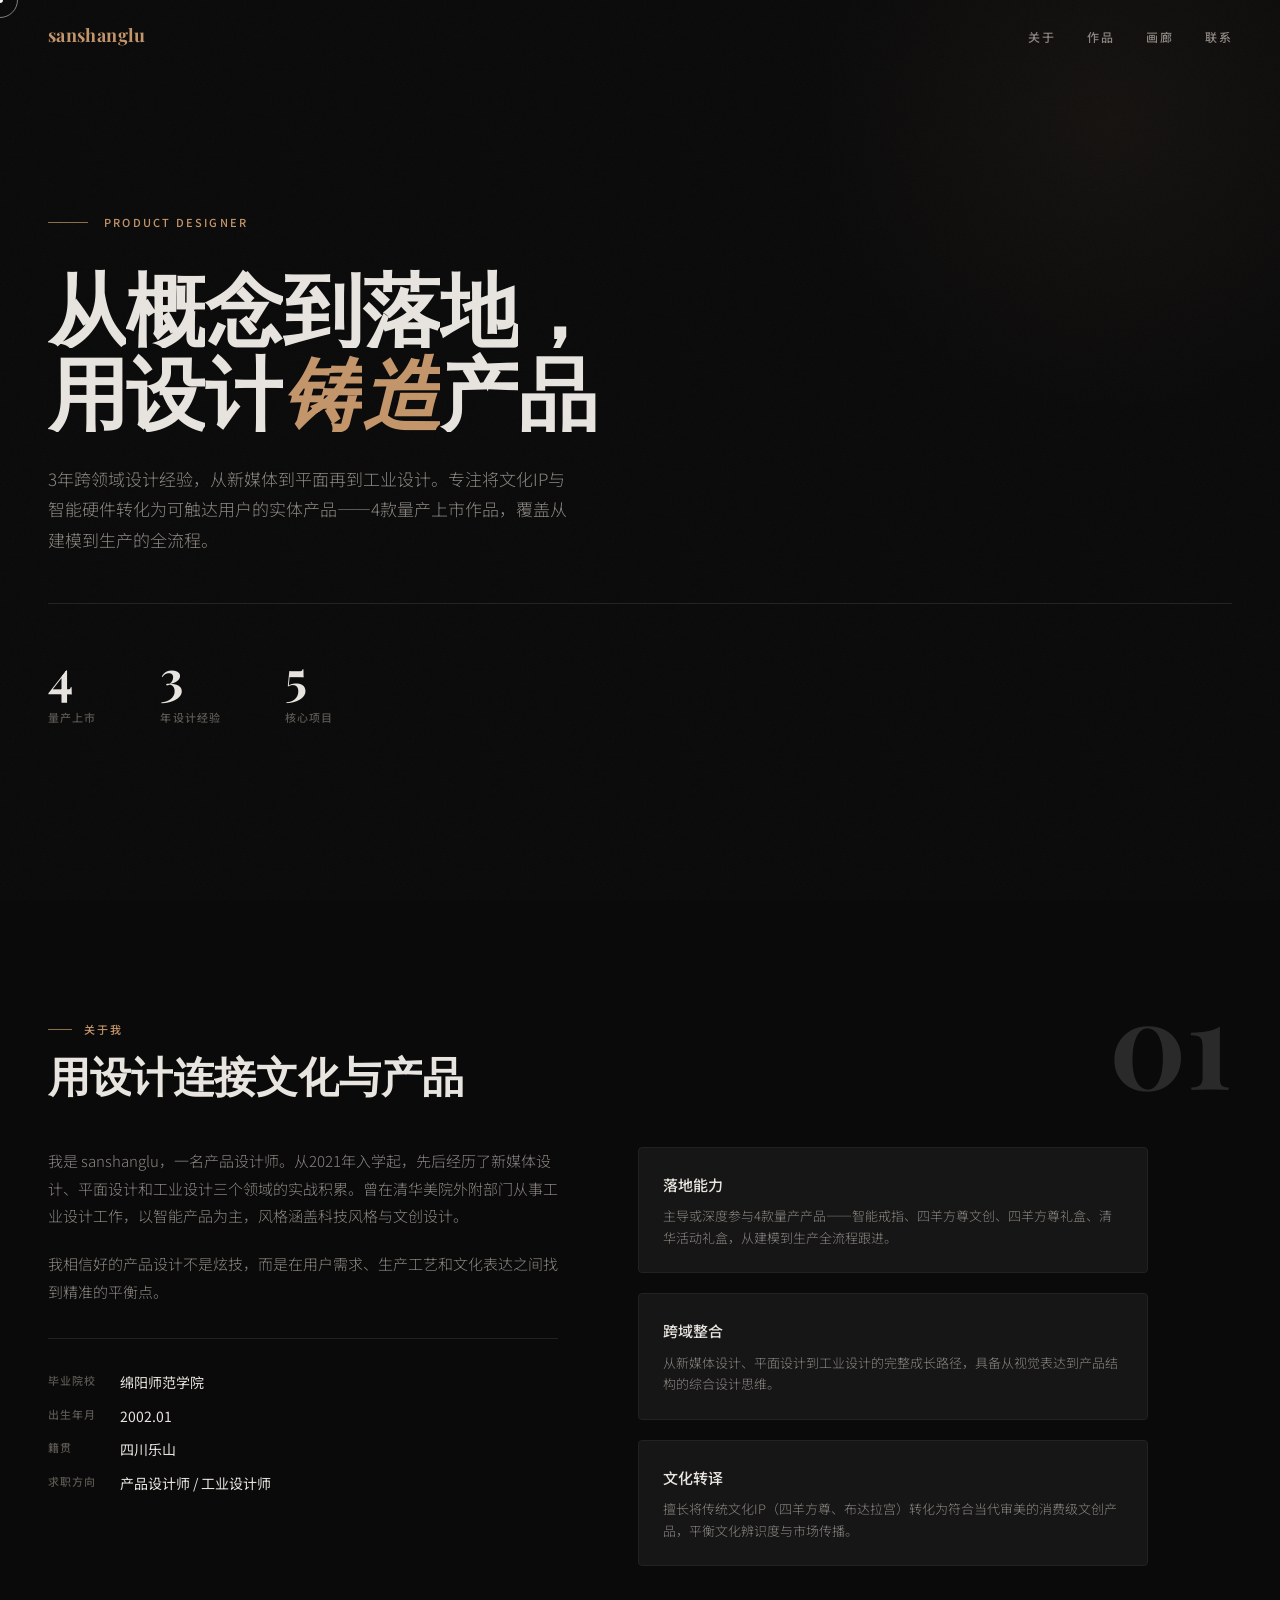
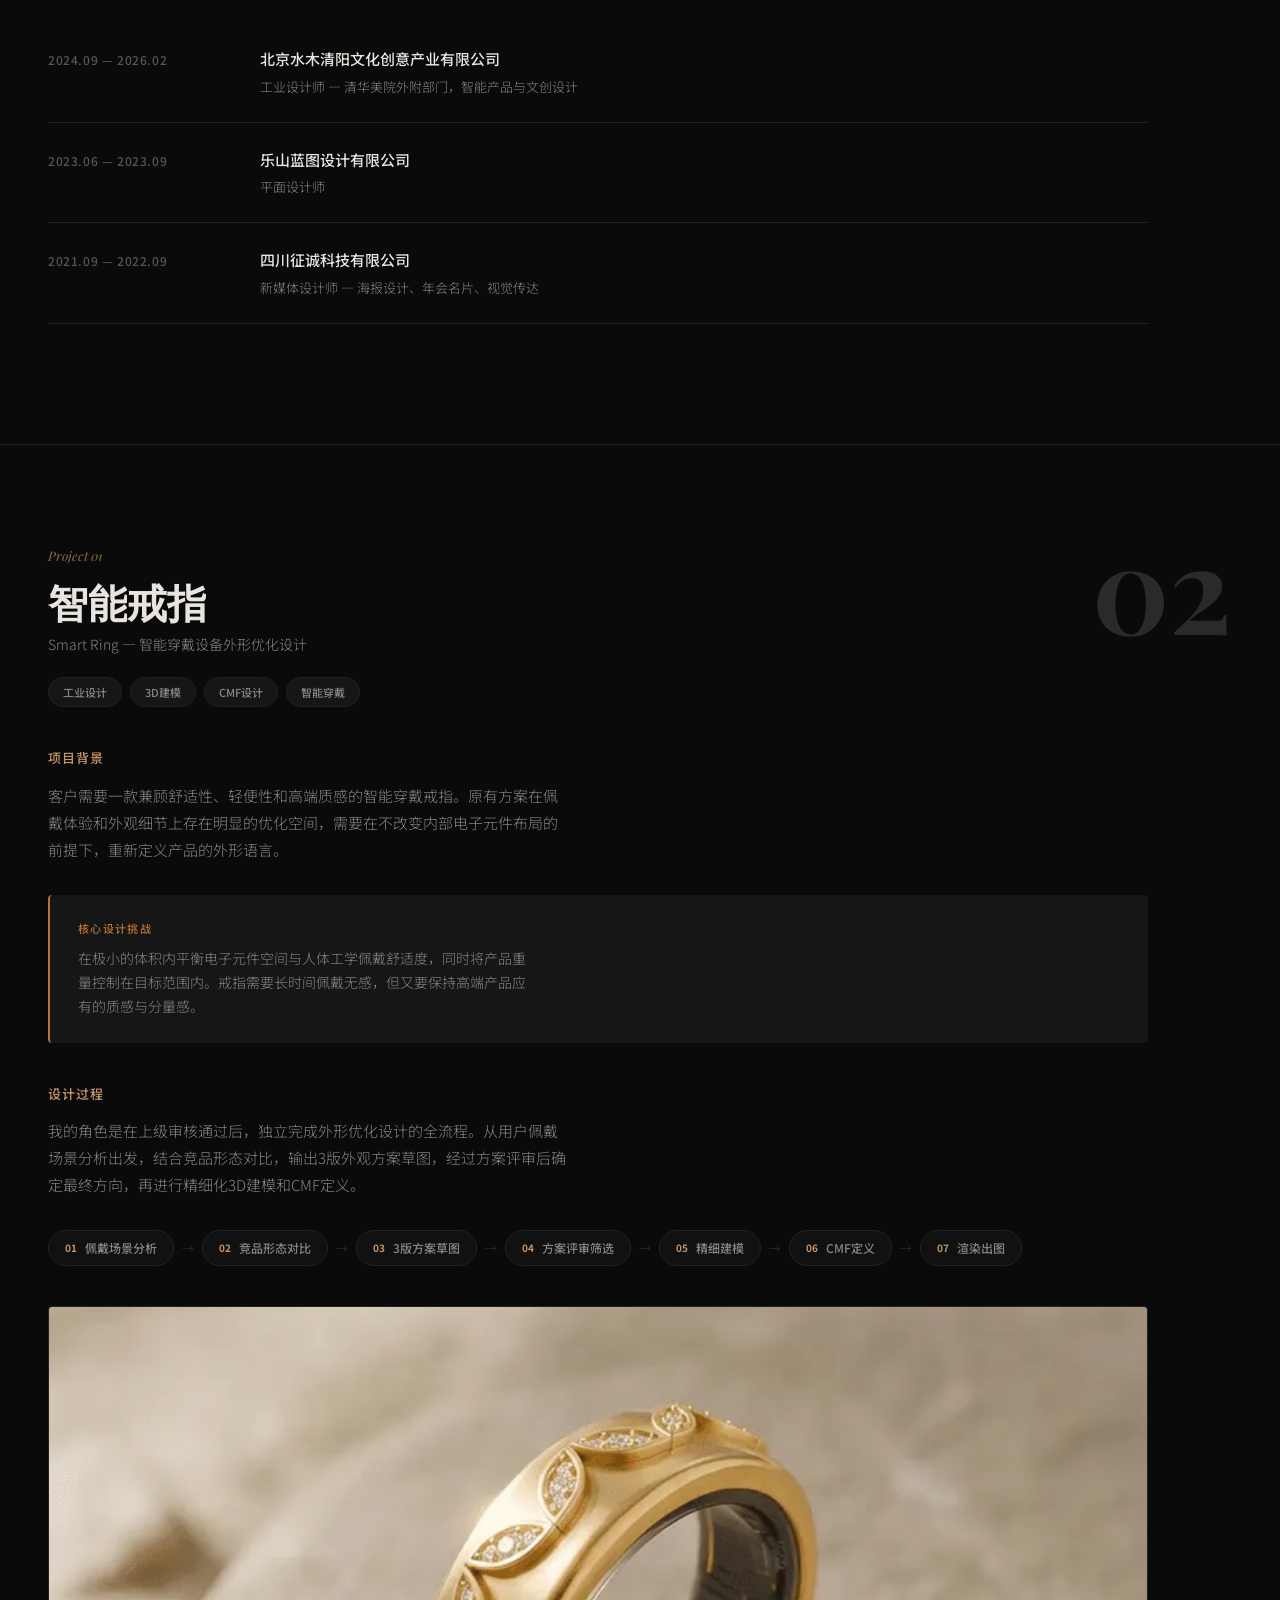
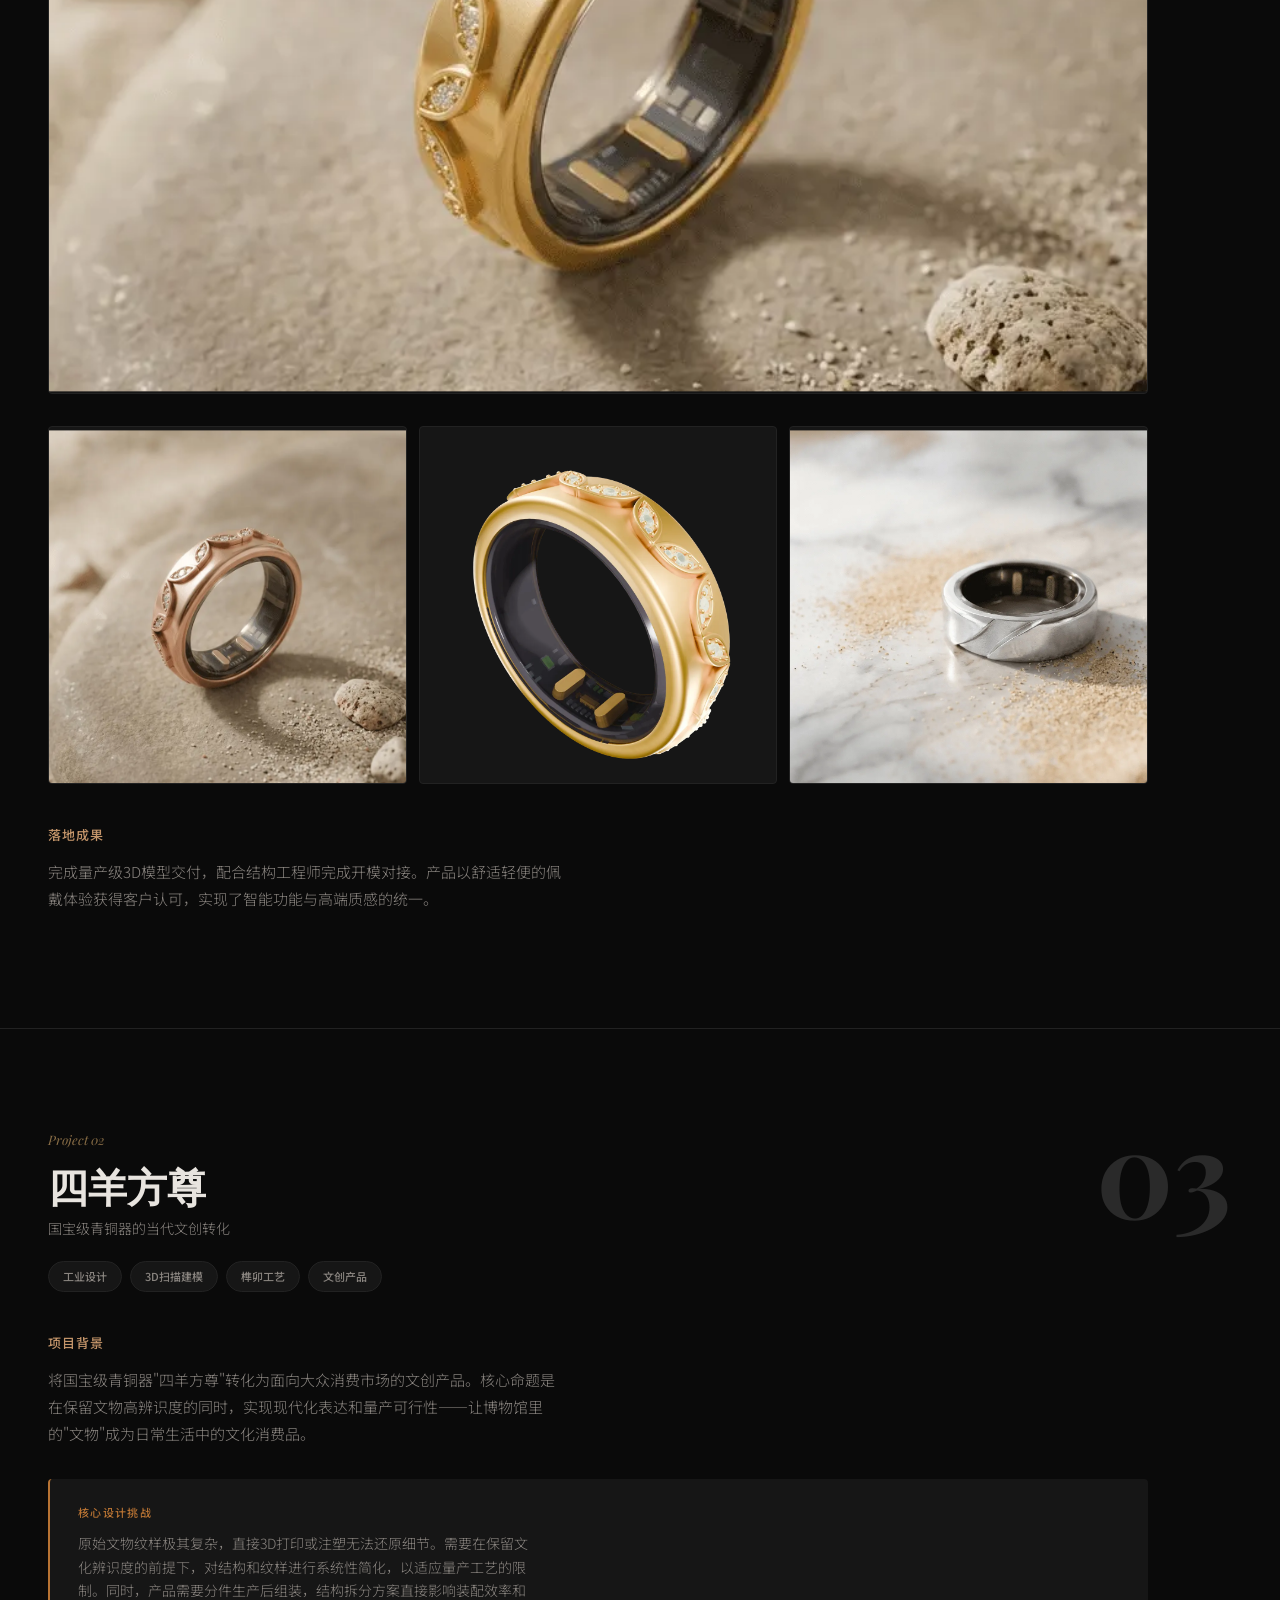
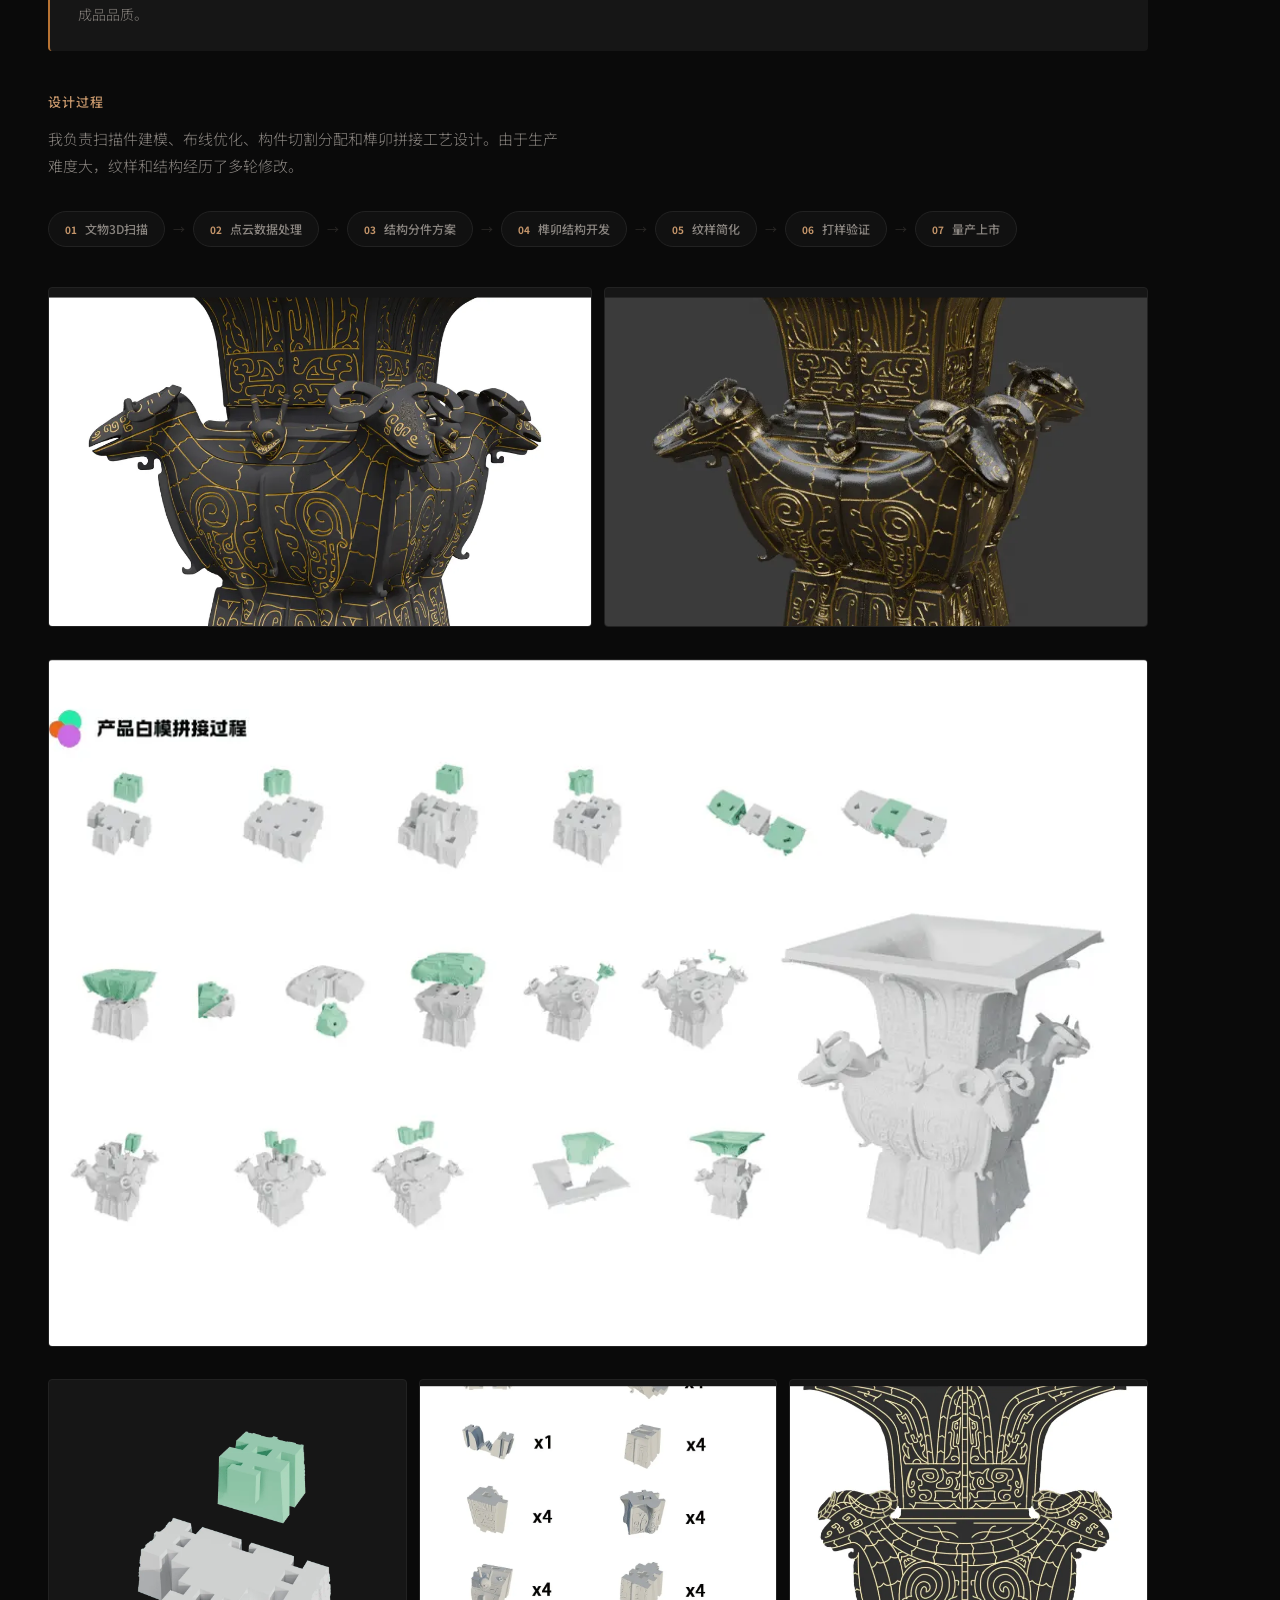
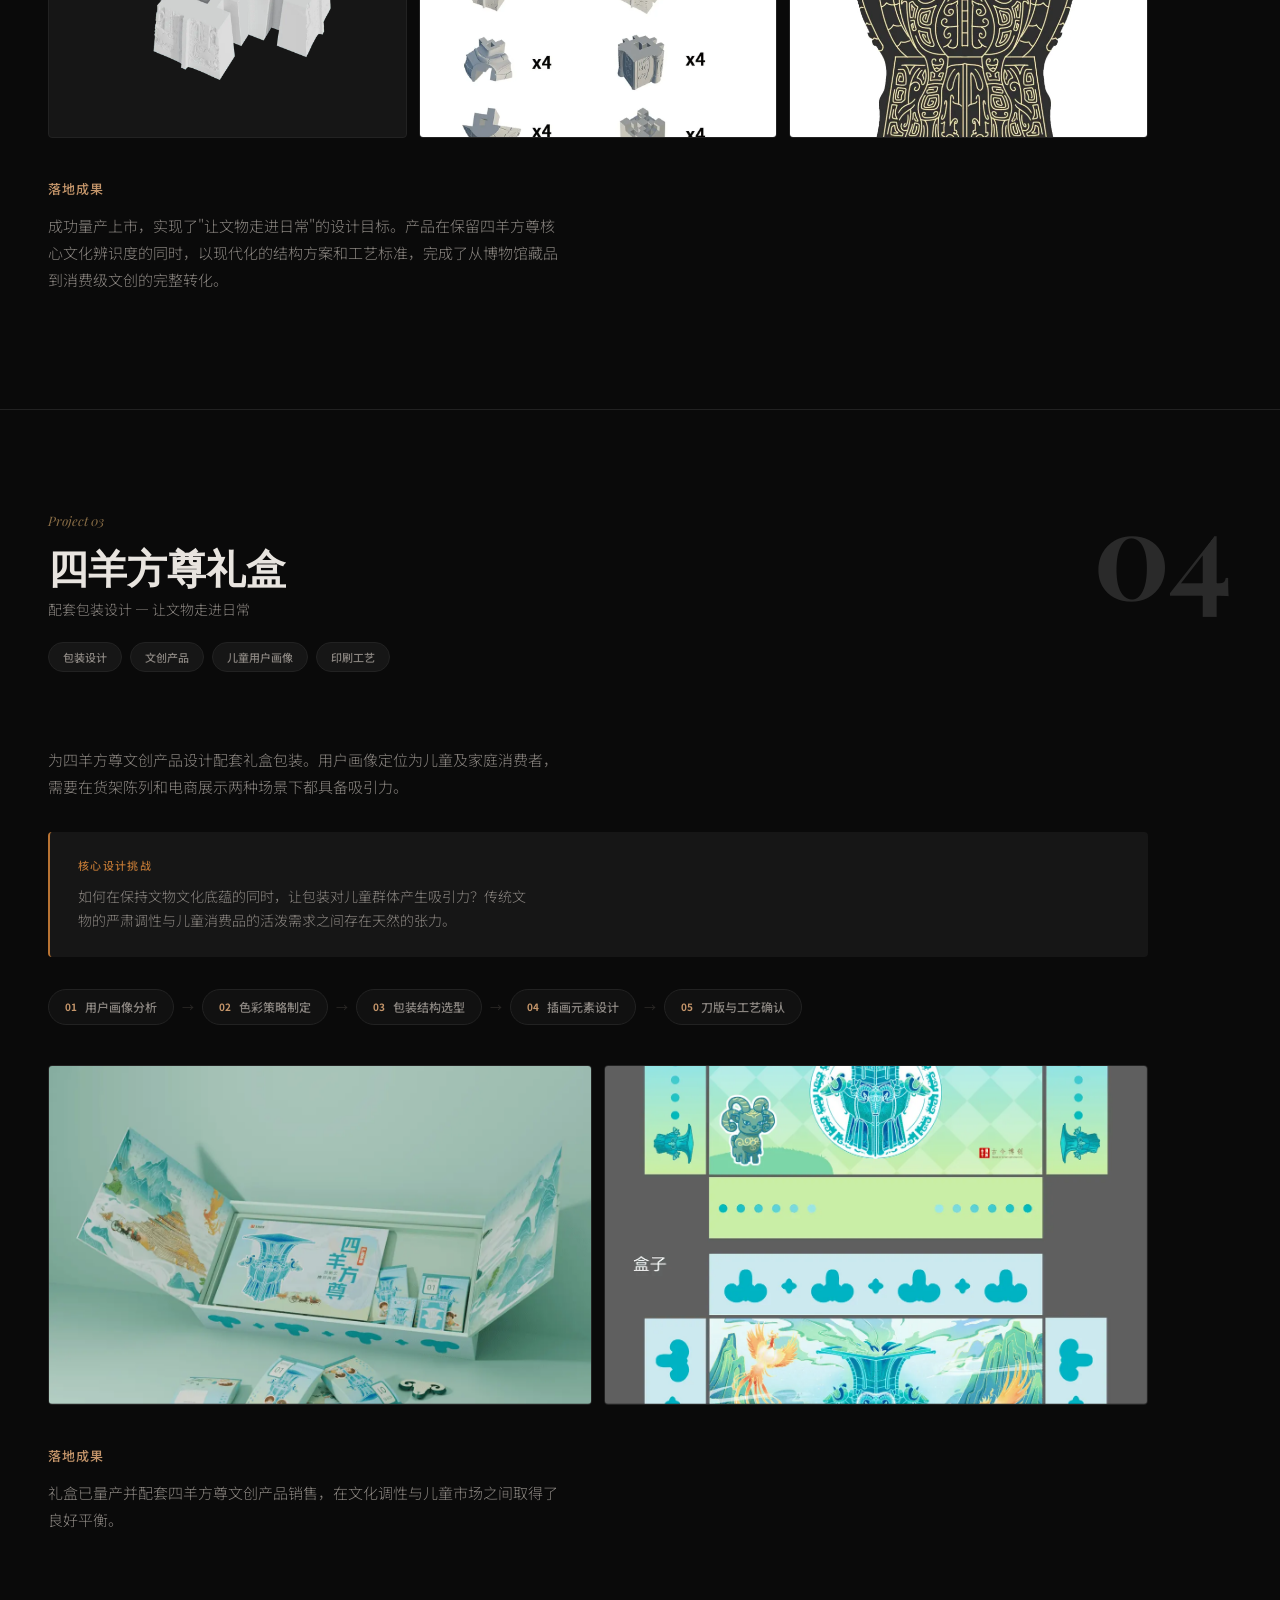
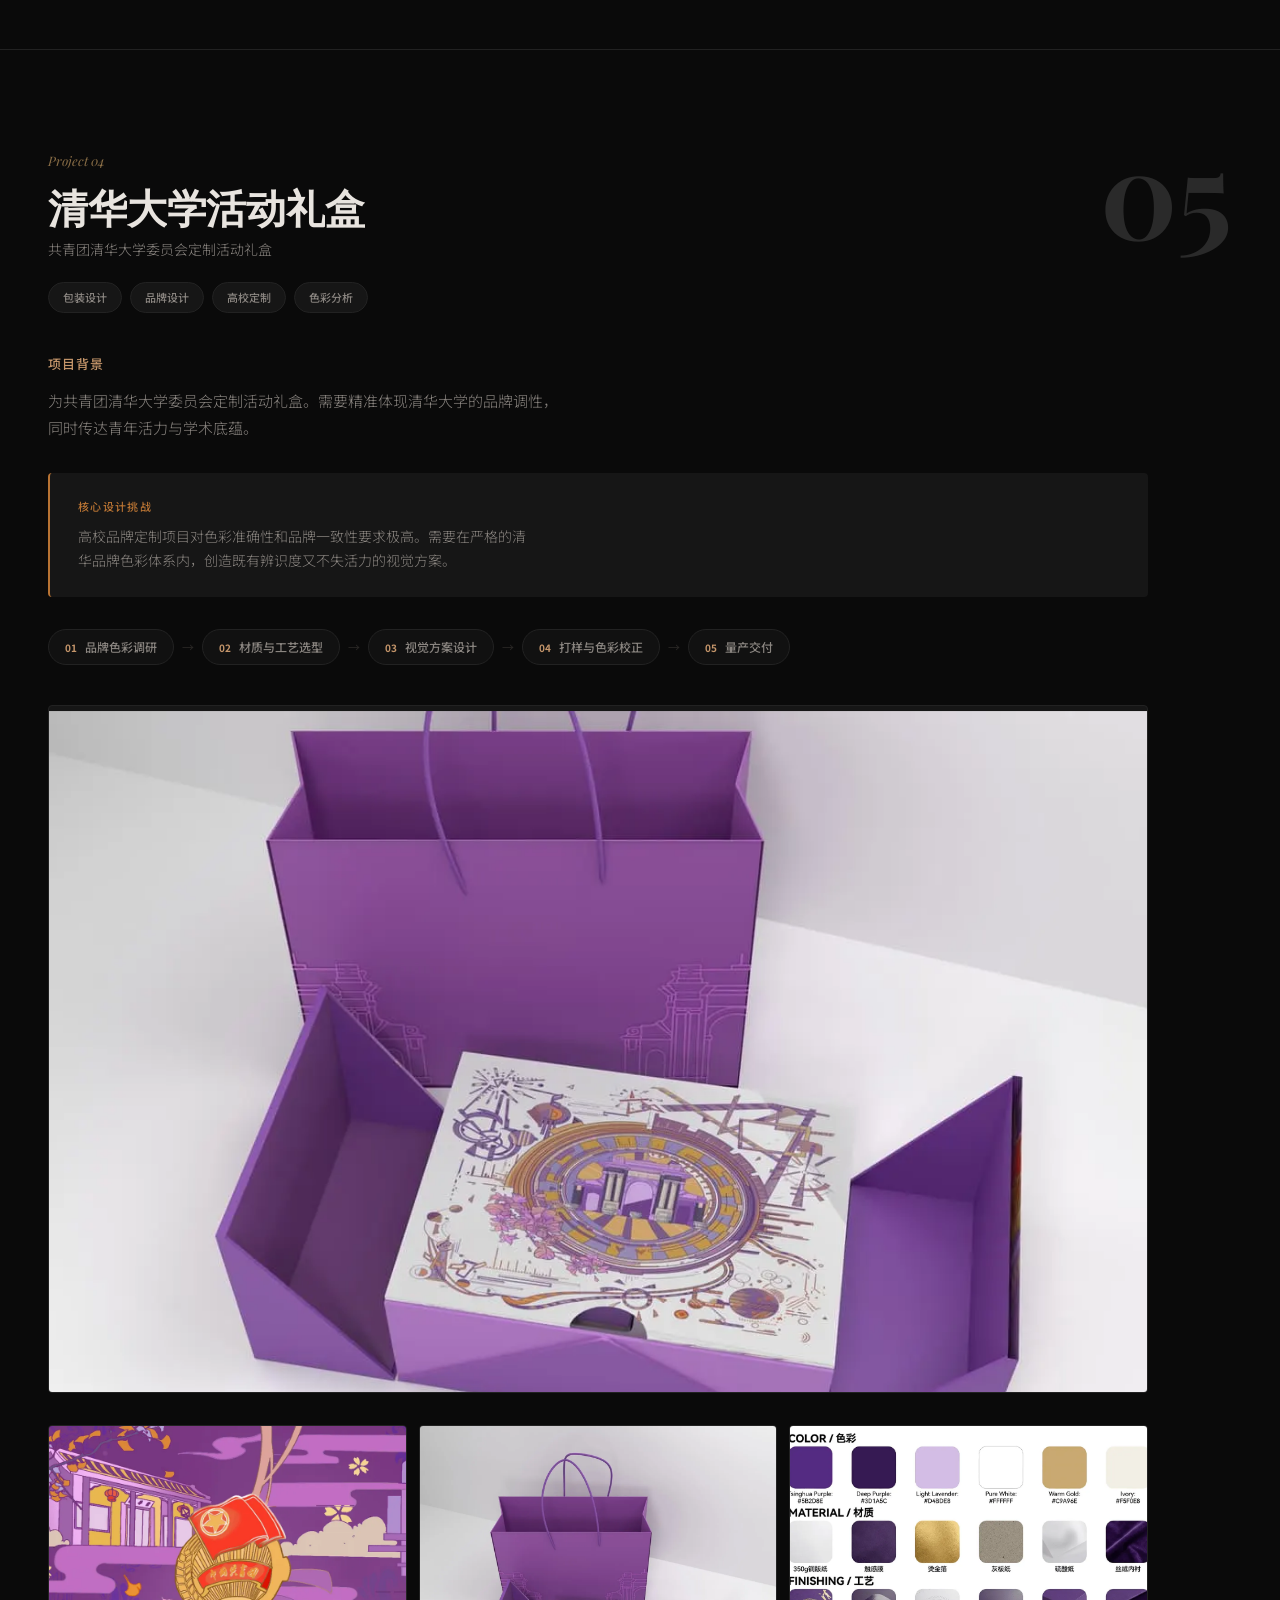
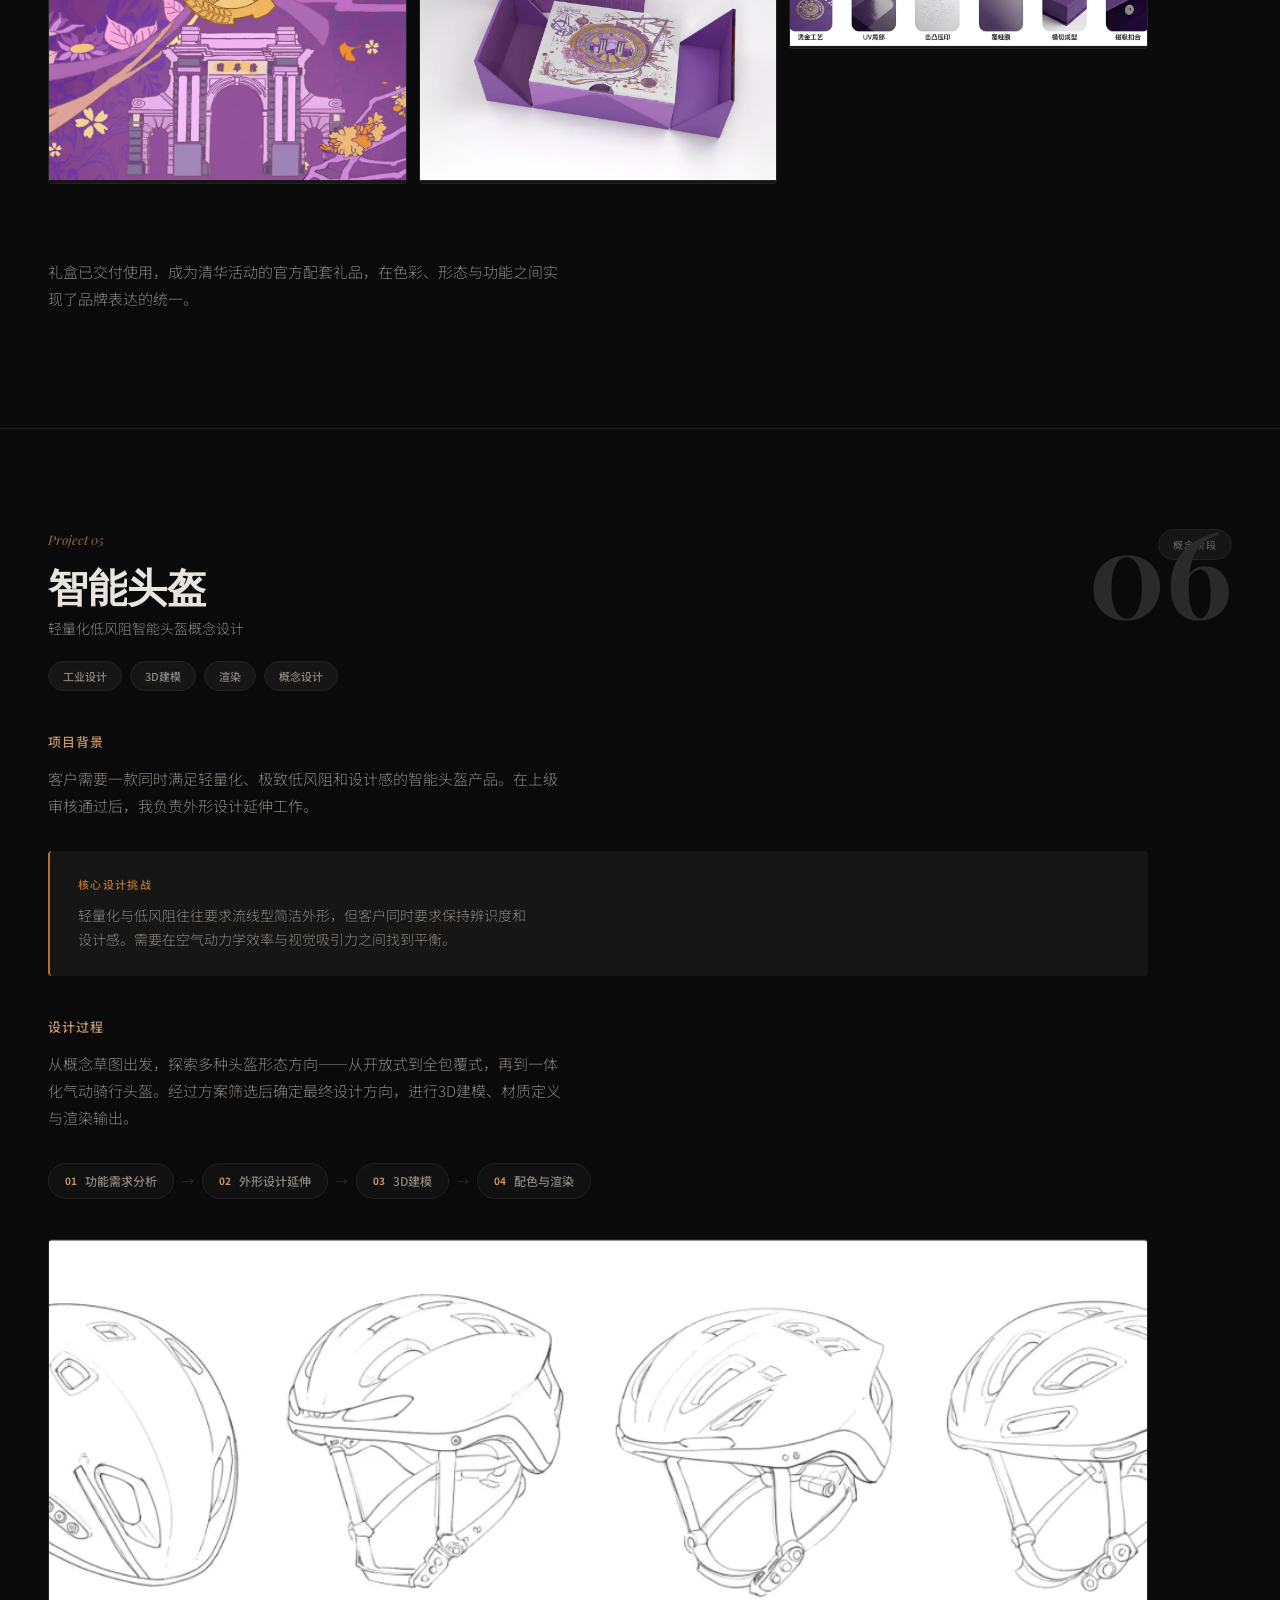
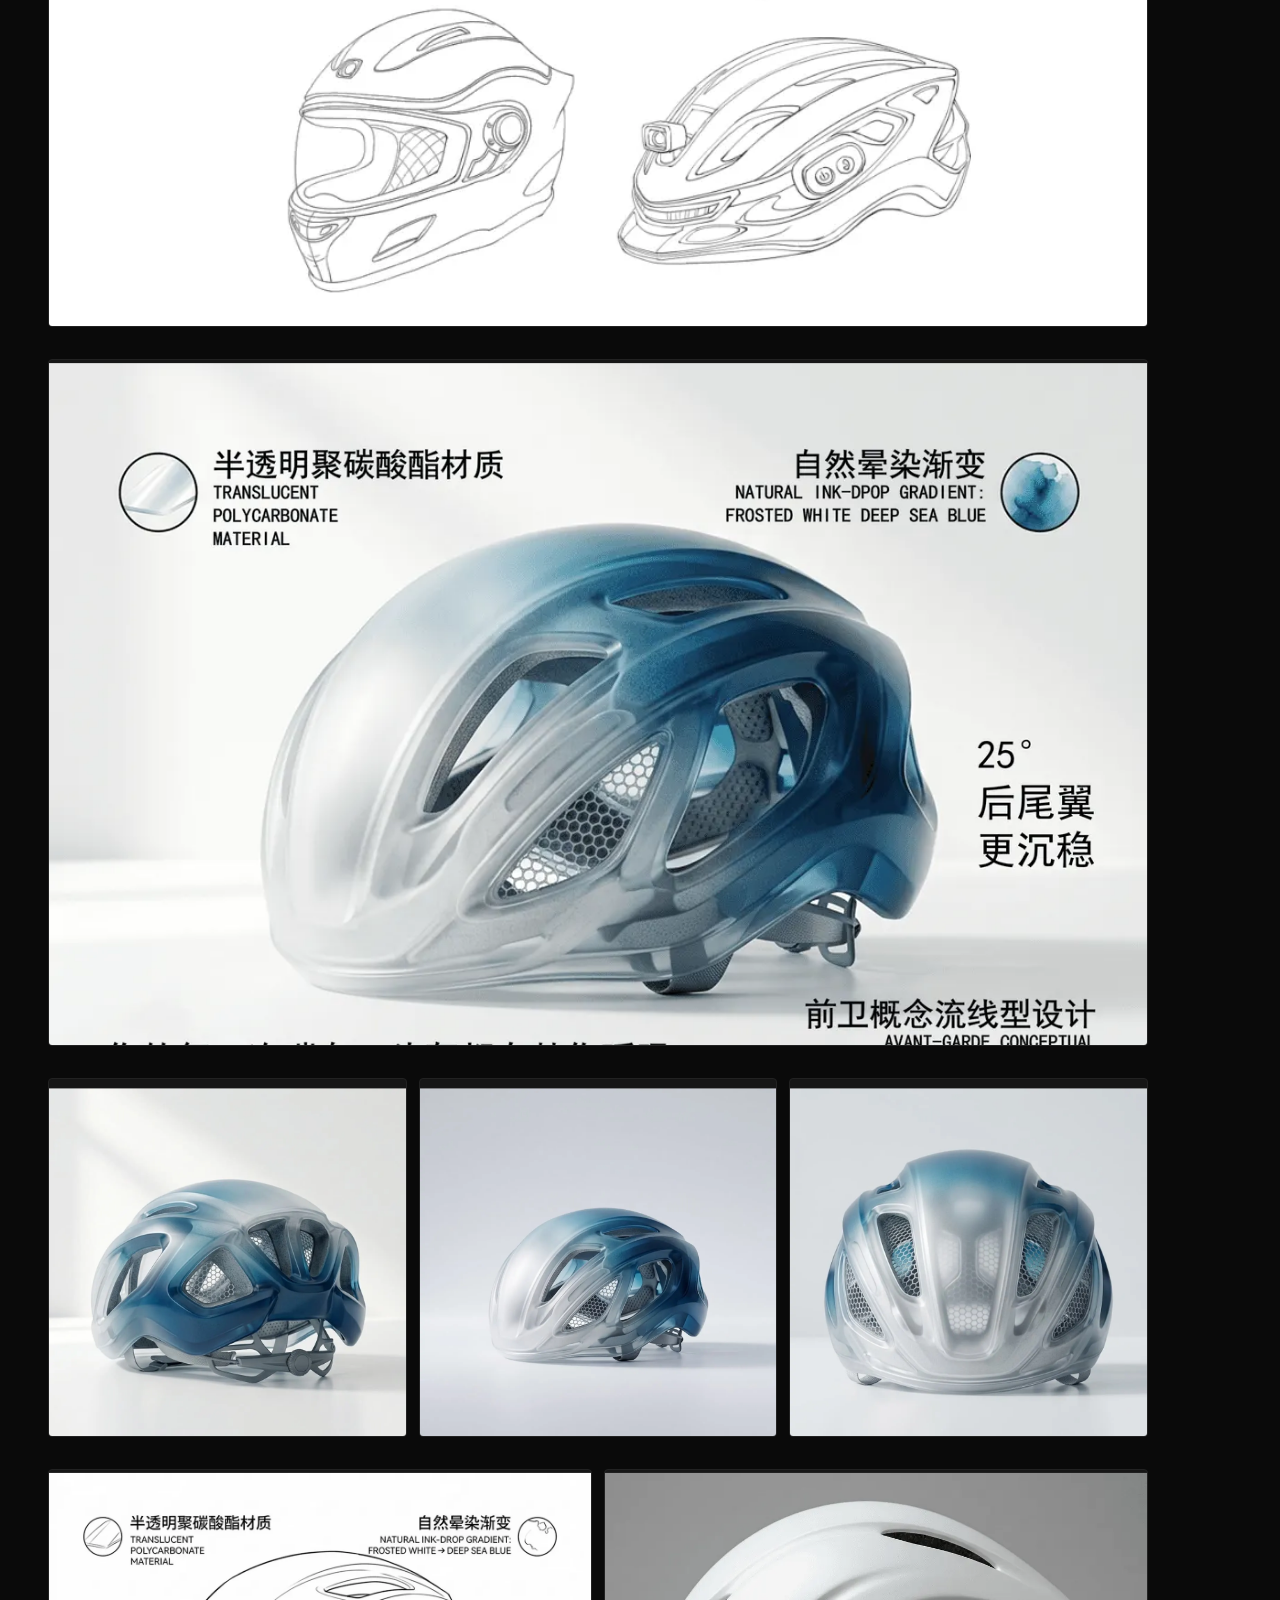
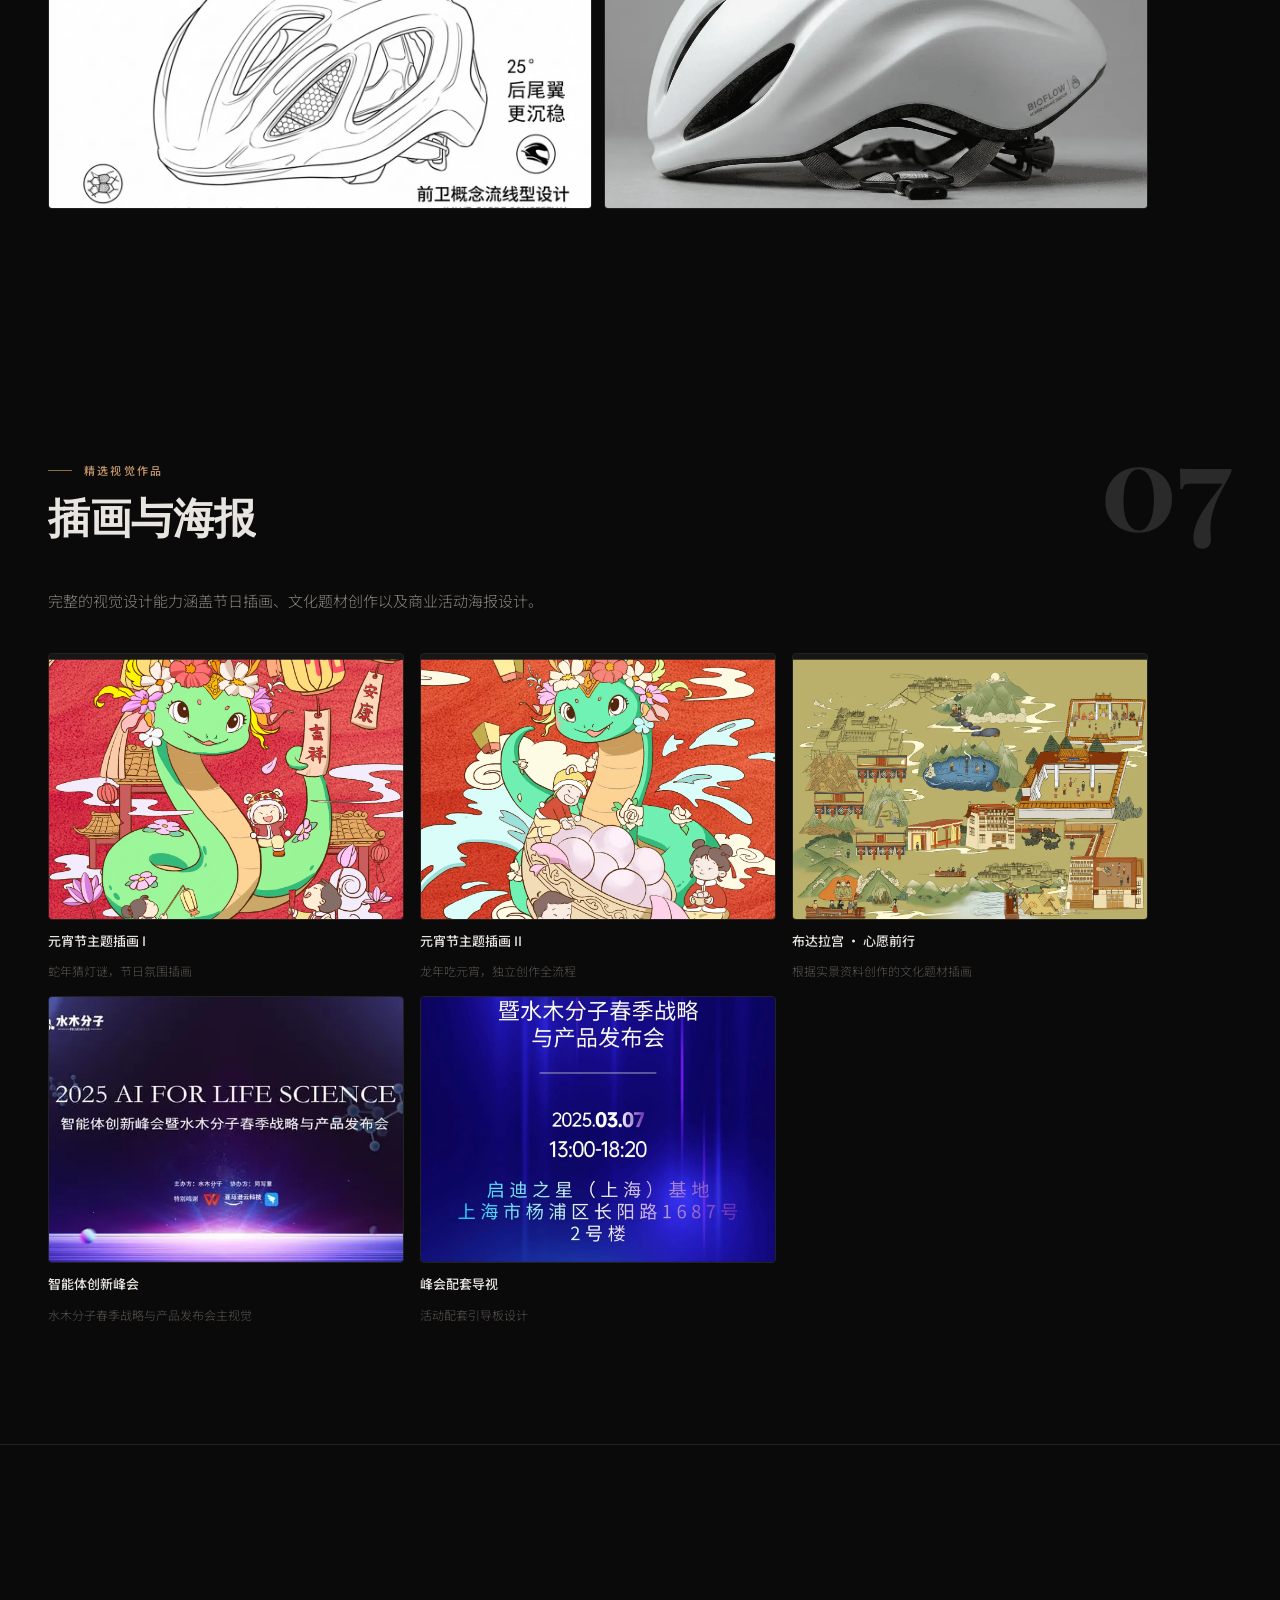
==== index.html @ 78c69f5a "feat: webp images" ====
<!DOCTYPE html>
<html lang="zh-CN">
<head>
<meta charset="UTF-8">
<meta name="viewport" content="width=device-width, initial-scale=1.0">
<title>sanshanglu — 产品设计师作品集</title>
<link rel="preconnect" href="https://fonts.googleapis.com">
<link rel="preconnect" href="https://fonts.gstatic.com" crossorigin>
<link href="https://fonts.googleapis.com/css2?family=Noto+Sans+SC:wght@300;400;500;700&family=Playfair+Display:ital,wght@0,400;0,700;1,400&display=swap" rel="stylesheet">
<style>
/* ═══ Tokens ═══ */
:root {
  --bg: #0A0A0A;
  --bg-elevated: #111111;
  --bg-card: #161616;
  --fg: #E8E4DF;
  --fg-muted: #8A8580;
  --fg-dim: #5A5550;
  --accent: #C4956A;
  --accent-bright: #D4A574;
  --accent-dim: #8B6F47;
  --copper: #B87333;
  --border: #222222;
  --border-light: #2A2A2A;
  --radius: 4px;
  --font-display: 'Playfair Display', 'Noto Serif SC', Georgia, serif;
  --font-body: 'Noto Sans SC', -apple-system, 'PingFang SC', 'Microsoft YaHei', sans-serif;
  --ease: cubic-bezier(0.16, 1, 0.3, 1);
  --ease-out: cubic-bezier(0.33, 1, 0.68, 1);
}

/* ═══ Reset ═══ */
*, *::before, *::after { box-sizing: border-box; margin: 0; padding: 0; }
html { scroll-behavior: smooth; font-size: 16px; }
body {
  font-family: var(--font-body);
  background: var(--bg);
  color: var(--fg);
  line-height: 1.7;
  overflow-x: hidden;
  -webkit-font-smoothing: antialiased;
  cursor: none;
}
img { display: block; max-width: 100%; }
a { color: inherit; text-decoration: none; }

/* ═══ Grain Overlay ═══ */
body::after {
  content: '';
  position: fixed;
  inset: 0;
  z-index: 9999;
  pointer-events: none;
  opacity: 0.03;
  background-image: url("data:image/svg+xml,%3Csvg viewBox='0 0 256 256' xmlns='http://www.w3.org/2000/svg'%3E%3Cfilter id='n'%3E%3CfeTurbulence type='fractalNoise' baseFrequency='0.9' numOctaves='4' stitchTiles='stitch'/%3E%3C/filter%3E%3Crect width='100%25' height='100%25' filter='url(%23n)'/%3E%3C/svg%3E");
  background-size: 200px;
}

/* ═══ Navigation ═══ */
.nav {
  position: fixed;
  top: 0;
  left: 0;
  right: 0;
  z-index: 100;
  padding: 20px 48px;
  display: flex;
  justify-content: space-between;
  align-items: center;
  transition: background 0.4s ease, padding 0.4s ease;
}

.nav.scrolled {
  background: rgba(10, 10, 10, 0.92);
  backdrop-filter: blur(20px);
  -webkit-backdrop-filter: blur(20px);
  padding: 14px 48px;
  border-bottom: 1px solid var(--border);
}

.nav-brand {
  font-family: var(--font-display);
  font-size: 18px;
  font-weight: 700;
  letter-spacing: 0.02em;
  color: var(--accent);
}

.nav-links {
  display: flex;
  gap: 32px;
  list-style: none;
}

.nav-links a {
  font-size: 12px;
  font-weight: 500;
  letter-spacing: 0.12em;
  text-transform: uppercase;
  color: var(--fg-muted);
  transition: color 0.3s ease;
  position: relative;
}

.nav-links a::after {
  content: '';
  position: absolute;
  bottom: -4px;
  left: 0;
  width: 0;
  height: 1px;
  background: var(--accent);
  transition: width 0.3s var(--ease);
}

.nav-links a:hover { color: var(--fg); }
.nav-links a:hover::after { width: 100%; }

/* ═══ Hero ═══ */
.hero {
  min-height: 100vh;
  display: flex;
  flex-direction: column;
  justify-content: center;
  padding: 120px 48px 80px;
  position: relative;
  overflow: hidden;
}

.hero::before {
  content: '';
  position: absolute;
  top: -20%;
  right: -10%;
  width: 600px;
  height: 600px;
  background: radial-gradient(circle, rgba(196, 149, 106, 0.06) 0%, transparent 70%);
  pointer-events: none;
}

.hero-eyebrow {
  font-size: 11px;
  font-weight: 500;
  letter-spacing: 0.2em;
  text-transform: uppercase;
  color: var(--accent);
  margin-bottom: 32px;
  display: flex;
  align-items: center;
  gap: 16px;
}

.hero-eyebrow::before {
  content: '';
  width: 40px;
  height: 1px;
  background: var(--accent-dim);
}

.hero h1 {
  font-family: var(--font-display);
  font-size: clamp(42px, 7vw, 80px);
  font-weight: 700;
  line-height: 1.05;
  letter-spacing: -0.02em;
  color: var(--fg);
  margin-bottom: 32px;
  max-width: 800px;
}

.hero h1 em {
  font-style: italic;
  color: var(--accent);
}

.hero-desc {
  font-size: 17px;
  font-weight: 300;
  line-height: 1.8;
  color: var(--fg-muted);
  max-width: 520px;
  margin-bottom: 48px;
}

.hero-stats {
  display: flex;
  gap: 64px;
  padding-top: 48px;
  border-top: 1px solid var(--border);
}

.hero-stat-num {
  font-family: var(--font-display);
  font-size: 48px;
  font-weight: 700;
  color: var(--fg);
  line-height: 1;
  margin-bottom: 8px;
}

.hero-stat-label {
  font-size: 11px;
  font-weight: 500;
  letter-spacing: 0.1em;
  text-transform: uppercase;
  color: var(--fg-dim);
}

/* ═══ Section Common ═══ */
.section {
  padding: 120px 48px;
  position: relative;
  overflow: hidden;
}

.section + .section {
  border-top: 1px solid var(--border);
}

.section[data-num]::after,
.project[data-num]::after {
  content: attr(data-num);
  font-family: var(--font-display);
  font-size: 120px;
  font-weight: 700;
  color: var(--border-light);
  position: absolute;
  top: 80px;
  right: 48px;
  line-height: 1;
  pointer-events: none;
  user-select: none;
  z-index: 0;
}

.section-label {
  font-size: 11px;
  font-weight: 500;
  letter-spacing: 0.2em;
  text-transform: uppercase;
  color: var(--accent);
  margin-bottom: 12px;
  display: flex;
  align-items: center;
  gap: 12px;
}

.section-label::before {
  content: '';
  width: 24px;
  height: 1px;
  background: var(--accent-dim);
}

.section-title {
  font-family: var(--font-display);
  font-size: clamp(28px, 4vw, 42px);
  font-weight: 700;
  line-height: 1.15;
  letter-spacing: -0.01em;
  margin-bottom: 48px;
  max-width: 600px;
}

/* ═══ About ═══ */
.about-grid {
  display: grid;
  grid-template-columns: 1fr 1fr;
  gap: 80px;
  max-width: 1100px;
}

.about-text p {
  font-size: 15px;
  font-weight: 300;
  color: var(--fg-muted);
  line-height: 1.85;
  margin-bottom: 20px;
}

.about-meta {
  display: grid;
  grid-template-columns: auto 1fr;
  gap: 10px 24px;
  margin-top: 32px;
  padding-top: 32px;
  border-top: 1px solid var(--border);
}

.about-meta dt {
  font-size: 11px;
  font-weight: 500;
  letter-spacing: 0.1em;
  text-transform: uppercase;
  color: var(--fg-dim);
}

.about-meta dd {
  font-size: 14px;
  color: var(--fg);
}

.about-skills {
  display: flex;
  flex-direction: column;
  gap: 20px;
}

.skill-card {
  padding: 24px;
  background: var(--bg-card);
  border: 1px solid var(--border);
  border-radius: var(--radius);
  transition: border-color 0.3s ease, transform 0.3s var(--ease);
}

.skill-card:hover {
  border-color: var(--accent-dim);
  transform: translateY(-2px);
}

.skill-card h4 {
  font-size: 15px;
  font-weight: 500;
  margin-bottom: 8px;
  color: var(--fg);
}

.skill-card p {
  font-size: 13px;
  font-weight: 300;
  color: var(--fg-muted);
  line-height: 1.65;
}

/* ═══ Timeline ═══ */
.timeline {
  margin-top: 56px;
  max-width: 1100px;
}

.timeline-entry {
  display: grid;
  grid-template-columns: 180px 1fr;
  gap: 32px;
  padding: 24px 0;
  border-bottom: 1px solid var(--border);
  align-items: baseline;
  transition: border-color 0.3s ease;
}

.timeline-entry:hover {
  border-color: var(--accent-dim);
}

.timeline-date {
  font-size: 12px;
  font-weight: 500;
  color: var(--fg-dim);
  letter-spacing: 0.05em;
  font-variant-numeric: tabular-nums;
}

.timeline-content h4 {
  font-size: 15px;
  font-weight: 500;
  color: var(--fg);
  margin-bottom: 4px;
}

.timeline-content p {
  font-size: 13px;
  font-weight: 300;
  color: var(--fg-muted);
}

/* ═══ Projects ═══ */
.project {
  padding: 100px 48px;
  border-top: 1px solid var(--border);
  position: relative;
  overflow: hidden;
}

.project-head {
  display: flex;
  justify-content: space-between;
  align-items: flex-start;
  margin-bottom: 20px;
  gap: 24px;
}

.project-id {
  font-family: var(--font-display);
  font-size: 13px;
  font-weight: 400;
  font-style: italic;
  color: var(--accent-dim);
  margin-bottom: 12px;
}

.project-name {
  font-family: var(--font-display);
  font-size: clamp(28px, 4vw, 40px);
  font-weight: 700;
  line-height: 1.15;
  letter-spacing: -0.01em;
  margin-bottom: 8px;
}

.project-sub {
  font-size: 14px;
  font-weight: 300;
  color: var(--fg-muted);
}

.badge {
  font-size: 10px;
  font-weight: 500;
  letter-spacing: 0.1em;
  text-transform: uppercase;
  padding: 6px 14px;
  border-radius: 999px;
  white-space: nowrap;
  flex-shrink: 0;
}

.badge-live {
  color: #4ADE80;
  background: rgba(74, 222, 128, 0.1);
  border: 1px solid rgba(74, 222, 128, 0.2);
}

.badge-concept {
  color: var(--fg-dim);
  background: var(--bg-card);
  border: 1px solid var(--border);
}

.tags {
  display: flex;
  flex-wrap: wrap;
  gap: 8px;
  margin-bottom: 40px;
}

.tag {
  font-size: 11px;
  font-weight: 500;
  color: var(--fg-muted);
  background: var(--bg-card);
  border: 1px solid var(--border);
  padding: 5px 14px;
  border-radius: 999px;
}

/* ═══ Project Content ═══ */
.project-body {
  max-width: 1100px;
}

.project-body h3 {
  font-size: 13px;
  font-weight: 500;
  letter-spacing: 0.08em;
  text-transform: uppercase;
  color: var(--accent);
  margin-bottom: 12px;
  margin-top: 40px;
}

.project-body p {
  font-size: 15px;
  font-weight: 300;
  color: var(--fg-muted);
  line-height: 1.8;
  max-width: 65ch;
  margin-bottom: 16px;
}

.challenge-box {
  padding: 24px 28px;
  background: var(--bg-card);
  border-left: 2px solid var(--copper);
  border-radius: var(--radius);
  margin: 32px 0;
}

.challenge-box h4 {
  font-size: 11px;
  font-weight: 500;
  letter-spacing: 0.12em;
  text-transform: uppercase;
  color: var(--copper);
  margin-bottom: 10px;
}

.challenge-box p {
  font-size: 14px;
  color: var(--fg-muted);
  line-height: 1.7;
  margin-bottom: 0;
}

/* ═══ Process Flow ═══ */
.process {
  display: flex;
  flex-wrap: wrap;
  align-items: center;
  gap: 8px;
  margin: 32px 0 40px;
}

.process-step {
  font-size: 12px;
  font-weight: 500;
  color: var(--fg-muted);
  background: var(--bg-elevated);
  border: 1px solid var(--border);
  padding: 7px 16px;
  border-radius: 999px;
  display: inline-flex;
  align-items: center;
  gap: 8px;
}

.process-step .num {
  font-size: 10px;
  font-weight: 700;
  color: var(--accent);
}

.process-arrow {
  color: var(--fg-dim);
  font-size: 12px;
  opacity: 0.4;
}

/* ═══ Image Grids ═══ */
.grid { display: grid; gap: 12px; margin: 32px 0; }
.grid-hero { grid-template-columns: 1fr; }
.grid-2 { grid-template-columns: 1fr 1fr; }
.grid-3 { grid-template-columns: 1fr 1fr 1fr; }
.grid-2-1 { grid-template-columns: 2fr 1fr; }
.grid-1-2 { grid-template-columns: 1fr 2fr; }

.img-frame {
  position: relative;
  width: 100%;
  aspect-ratio: 16/10;
  overflow: hidden;
  border-radius: var(--radius);
  background: var(--bg-card);
  border: 1px solid var(--border);
}

.img-frame::before {
  content: '';
  position: absolute;
  inset: 0;
  background: linear-gradient(90deg, var(--bg-card) 25%, var(--border-light) 50%, var(--bg-card) 75%);
  background-size: 200% 100%;
  animation: shimmer 1.5s infinite;
  z-index: 1;
  transition: opacity 0.4s ease;
}

.img-frame.loaded::before {
  opacity: 0;
  pointer-events: none;
}

@keyframes shimmer {
  0% { background-position: 200% 0; }
  100% { background-position: -200% 0; }
}

.img-frame img {
  width: 100%;
  height: 100%;
  object-fit: cover;
  transition: transform 0.6s var(--ease), opacity 0.5s ease;
  opacity: 0;
}

.img-frame.loaded img {
  opacity: 1;
}

.img-frame.ratio-1 { aspect-ratio: 1/1; }
.img-frame.ratio-4-3 { aspect-ratio: 4/3; }

.img-frame:hover img {
  transform: scale(1.03);
}

.img-caption {
  position: absolute;
  bottom: 0;
  left: 0;
  right: 0;
  padding: 32px 16px 12px;
  background: linear-gradient(transparent, rgba(10, 10, 10, 0.8));
  font-size: 12px;
  font-weight: 400;
  color: var(--fg);
  letter-spacing: 0.02em;
  opacity: 0;
  transform: translateY(8px);
  transition: opacity 0.35s ease, transform 0.35s var(--ease);
}

.img-frame:hover .img-caption {
  opacity: 1;
  transform: translateY(0);
}

/* ═══ Gallery ═══ */
.gallery-grid {
  display: grid;
  grid-template-columns: repeat(3, 1fr);
  gap: 16px;
  max-width: 1100px;
}

.gallery-card {
  display: flex;
  flex-direction: column;
  gap: 10px;
}

.gallery-card .img-frame {
  aspect-ratio: 4/3;
}

.gallery-card h4 {
  font-size: 13px;
  font-weight: 500;
  color: var(--fg);
}

.gallery-card p {
  font-size: 12px;
  font-weight: 300;
  color: var(--fg-dim);
  line-height: 1.5;
}

/* ═══ Footer ═══ */
.footer {
  padding: 100px 48px 64px;
  border-top: 1px solid var(--border);
  text-align: center;
}

.footer h2 {
  font-family: var(--font-display);
  font-size: clamp(32px, 5vw, 56px);
  font-weight: 700;
  letter-spacing: -0.02em;
  margin-bottom: 12px;
}

.footer h2 em {
  font-style: italic;
  color: var(--accent);
}

.footer-tagline {
  font-size: 15px;
  font-weight: 300;
  color: var(--fg-muted);
  margin-bottom: 48px;
}

.footer-contacts {
  display: flex;
  justify-content: center;
  gap: 48px;
  flex-wrap: wrap;
  margin-bottom: 56px;
}

.footer-contact-label {
  font-size: 10px;
  font-weight: 500;
  letter-spacing: 0.15em;
  text-transform: uppercase;
  color: var(--fg-dim);
  margin-bottom: 6px;
}

.footer-contact-value {
  font-size: 15px;
  color: var(--fg);
}

.footer-contact-value a {
  color: var(--accent);
  transition: color 0.2s ease;
}

.footer-contact-value a:hover { color: var(--accent-bright); }

.back-top {
  display: inline-flex;
  align-items: center;
  gap: 8px;
  font-size: 11px;
  font-weight: 500;
  letter-spacing: 0.1em;
  text-transform: uppercase;
  color: var(--fg-dim);
  padding: 10px 20px;
  border: 1px solid var(--border);
  border-radius: 999px;
  transition: color 0.3s, border-color 0.3s;
}

.back-top:hover {
  color: var(--fg);
  border-color: var(--accent-dim);
}

/* ═══ Reveal Animation ═══ */
.reveal {
  opacity: 0;
  transform: translateY(30px);
  transition: opacity 0.7s var(--ease-out), transform 0.7s var(--ease-out);
}

.reveal.visible {
  opacity: 1;
  transform: translateY(0);
}

.reveal-delay-1 { transition-delay: 0.1s; }
.reveal-delay-2 { transition-delay: 0.2s; }
.reveal-delay-3 { transition-delay: 0.3s; }
.reveal-delay-4 { transition-delay: 0.4s; }

/* ═══ Responsive ═══ */
@media (max-width: 900px) {
  .nav { padding: 16px 24px; }
  .nav.scrolled { padding: 12px 24px; }
  .nav-links { gap: 20px; }
  .nav-links a { font-size: 11px; }
  .hero { padding: 100px 24px 64px; }
  .hero-stats { gap: 32px; flex-wrap: wrap; }
  .hero-stat-num { font-size: 36px; }
  .section { padding: 80px 24px; }
  .project { padding: 80px 24px; }
  .section[data-num]::after, .project[data-num]::after { font-size: 80px; right: 24px; }
  .about-grid { grid-template-columns: 1fr; gap: 40px; }
  .timeline-entry { grid-template-columns: 1fr; gap: 6px; }
  .grid-2, .grid-3, .grid-2-1, .grid-1-2 { grid-template-columns: 1fr; }
  .gallery-grid { grid-template-columns: 1fr 1fr; }
  .footer { padding: 80px 24px 48px; }
  .footer-contacts { gap: 24px; }
  .process-arrow { display: none; }
}

@media (max-width: 540px) {
  .hero h1 { font-size: 32px; }
  .hero-desc { font-size: 15px; }
  .hero-stats { gap: 24px; }
  .hero-stat-num { font-size: 28px; }
  .section[data-num]::after, .project[data-num]::after { display: none; }
  .gallery-grid { grid-template-columns: 1fr; }
  .project-head { flex-direction: column; }
}

/* ═══ Custom Cursor ═══ */
.cursor-dot, .cursor-ring {
  position: fixed;
  top: 0; left: 0;
  pointer-events: none;
  z-index: 10000;
  border-radius: 50%;
  transform: translate(-50%, -50%);
  mix-blend-mode: difference;
}
.cursor-dot {
  width: 6px; height: 6px;
  background: #fff;
  transition: width 0.25s, height 0.25s, opacity 0.25s;
}
.cursor-ring {
  width: 36px; height: 36px;
  border: 1.5px solid rgba(255,255,255,0.5);
  transition: width 0.35s var(--ease), height 0.35s var(--ease), border-color 0.35s, opacity 0.35s;
}
.cursor-hover .cursor-dot { width: 0; height: 0; opacity: 0; }
.cursor-hover .cursor-ring { width: 56px; height: 56px; border-color: var(--accent); }
@media (hover: none), (pointer: coarse) {
  .cursor-dot, .cursor-ring { display: none; }
  body { cursor: auto; }
}

/* ═══ Image Hover Overlay ═══ */
.img-frame::after {
  content: '';
  position: absolute;
  inset: 0;
  background: linear-gradient(135deg, rgba(196,149,106,0.15), rgba(184,115,51,0.08));
  opacity: 0;
  transition: opacity 0.4s ease;
  z-index: 2;
  pointer-events: none;
}
.img-frame:hover::after { opacity: 1; }
.img-frame:hover img { transform: scale(1.06); }

/* ═══ Text Char Animation ═══ */
.char-wrap { display: inline-block; overflow: hidden; vertical-align: top; }
.char-inner {
  display: inline-block;
  transform: translateY(110%);
  transition: transform 0.6s var(--ease);
}
.char-wrap.revealed .char-inner { transform: translateY(0); }

/* ═══ Magnetic ═══ */
.magnetic { transition: transform 0.3s var(--ease); }

@media (prefers-reduced-motion: reduce) {
  .reveal { opacity: 1; transform: none; transition: none; }
  html { scroll-behavior: auto; }
}
</style>
</head>
<body>

<!-- ═══ Navigation ═══ -->
<nav class="nav" id="nav">
  <a href="#top" class="nav-brand">sanshanglu</a>
  <ul class="nav-links">
    <li><a href="#about">关于</a></li>
    <li><a href="#projects">作品</a></li>
    <li><a href="#gallery">画廊</a></li>
    <li><a href="#contact">联系</a></li>
  </ul>
</nav>

<!-- ═══ Hero ═══ -->
<section class="hero" id="top">
  <div class="hero-eyebrow reveal">Product Designer</div>
  <h1 class="reveal reveal-delay-1">从概念到落地，<br>用设计<em>铸造</em>产品</h1>
  <p class="hero-desc reveal reveal-delay-2">
    3年跨领域设计经验，从新媒体到平面再到工业设计。专注将文化IP与智能硬件转化为可触达用户的实体产品——4款量产上市作品，覆盖从建模到生产的全流程。
  </p>
  <div class="hero-stats reveal reveal-delay-3">
    <div>
      <div class="hero-stat-num">4</div>
      <div class="hero-stat-label">量产上市</div>
    </div>
    <div>
      <div class="hero-stat-num">3</div>
      <div class="hero-stat-label">年设计经验</div>
    </div>
    <div>
      <div class="hero-stat-num">5</div>
      <div class="hero-stat-label">核心项目</div>
    </div>
  </div>
</section>

<!-- ═══ About ═══ -->
<section class="section" id="about" data-num="01">
  <div class="section-label reveal">关于我</div>
  <h2 class="section-title reveal reveal-delay-1">用设计连接<br>文化与产品</h2>

  <div class="about-grid">
    <div class="about-text reveal reveal-delay-2">
      <p>我是 sanshanglu，一名产品设计师。从2021年入学起，先后经历了新媒体设计、平面设计和工业设计三个领域的实战积累。曾在清华美院外附部门从事工业设计工作，以智能产品为主，风格涵盖科技风格与文创设计。</p>
      <p>我相信好的产品设计不是炫技，而是在用户需求、生产工艺和文化表达之间找到精准的平衡点。</p>

      <dl class="about-meta">
        <dt>毕业院校</dt><dd>绵阳师范学院</dd>
        <dt>出生年月</dt><dd>2002.01</dd>
        <dt>籍贯</dt><dd>四川乐山</dd>
        <dt>求职方向</dt><dd>产品设计师 / 工业设计师</dd>
      </dl>
    </div>

    <div class="about-skills reveal reveal-delay-3">
      <div class="skill-card">
        <h4>落地能力</h4>
        <p>主导或深度参与4款量产产品——智能戒指、四羊方尊文创、四羊方尊礼盒、清华活动礼盒，从建模到生产全流程跟进。</p>
      </div>
      <div class="skill-card">
        <h4>跨域整合</h4>
        <p>从新媒体设计、平面设计到工业设计的完整成长路径，具备从视觉表达到产品结构的综合设计思维。</p>
      </div>
      <div class="skill-card">
        <h4>文化转译</h4>
        <p>擅长将传统文化IP（四羊方尊、布达拉宫）转化为符合当代审美的消费级文创产品，平衡文化辨识度与市场传播。</p>
      </div>
    </div>
  </div>

  <div class="timeline reveal">
    <div class="timeline-entry">
      <div class="timeline-date">2024.09 — 2026.02</div>
      <div class="timeline-content">
        <h4>北京水木清阳文化创意产业有限公司</h4>
        <p>工业设计师 — 清华美院外附部门，智能产品与文创设计</p>
      </div>
    </div>
    <div class="timeline-entry">
      <div class="timeline-date">2023.06 — 2023.09</div>
      <div class="timeline-content">
        <h4>乐山蓝图设计有限公司</h4>
        <p>平面设计师</p>
      </div>
    </div>
    <div class="timeline-entry">
      <div class="timeline-date">2021.09 — 2022.09</div>
      <div class="timeline-content">
        <h4>四川征诚科技有限公司</h4>
        <p>新媒体设计师 — 海报设计、年会名片、视觉传达</p>
      </div>
    </div>
  </div>
</section>

<!-- ═══ Project 01: Smart Ring ═══ -->
<section class="project" id="projects" data-num="02">
  <div class="project-head reveal">
    <div>
      <div class="project-id">Project 01</div>
      <h2 class="project-name">智能戒指</h2>
      <p class="project-sub">Smart Ring — 智能穿戴设备外形优化设计</p>
    </div>
  </div>

  <div class="tags reveal reveal-delay-1">
    <span class="tag">工业设计</span><span class="tag">3D建模</span><span class="tag">CMF设计</span><span class="tag">智能穿戴</span>
  </div>

  <div class="project-body">
    <h3 class="reveal">项目背景</h3>
    <p class="reveal">客户需要一款兼顾舒适性、轻便性和高端质感的智能穿戴戒指。原有方案在佩戴体验和外观细节上存在明显的优化空间，需要在不改变内部电子元件布局的前提下，重新定义产品的外形语言。</p>

    <div class="challenge-box reveal">
      <h4>核心设计挑战</h4>
      <p>在极小的体积内平衡电子元件空间与人体工学佩戴舒适度，同时将产品重量控制在目标范围内。戒指需要长时间佩戴无感，但又要保持高端产品应有的质感与分量感。</p>
    </div>

    <h3 class="reveal">设计过程</h3>
    <p class="reveal">我的角色是在上级审核通过后，独立完成外形优化设计的全流程。从用户佩戴场景分析出发，结合竞品形态对比，输出3版外观方案草图，经过方案评审后确定最终方向，再进行精细化3D建模和CMF定义。</p>

    <div class="process reveal">
      <span class="process-step"><span class="num">01</span> 佩戴场景分析</span><span class="process-arrow">→</span>
      <span class="process-step"><span class="num">02</span> 竞品形态对比</span><span class="process-arrow">→</span>
      <span class="process-step"><span class="num">03</span> 3版方案草图</span><span class="process-arrow">→</span>
      <span class="process-step"><span class="num">04</span> 方案评审筛选</span><span class="process-arrow">→</span>
      <span class="process-step"><span class="num">05</span> 精细建模</span><span class="process-arrow">→</span>
      <span class="process-step"><span class="num">06</span> CMF定义</span><span class="process-arrow">→</span>
      <span class="process-step"><span class="num">07</span> 渲染出图</span>
    </div>

    <div class="grid grid-hero reveal">
      <div class="img-frame">
        <img src="images/ring-hero.webp" alt="智能戒指产品渲染图" loading="lazy">
        <span class="img-caption">产品渲染成品图</span>
      </div>
    </div>

    <div class="grid grid-3 reveal">
      <div class="img-frame ratio-1">
        <img src="images/ring-view1.webp" alt="玫瑰金智能戒指侧面展示" loading="lazy">
        <span class="img-caption">产品细节展示</span>
      </div>
      <div class="img-frame ratio-1">
        <img src="images/ring-cmf.webp" alt="金色宝石款智能戒指" loading="lazy">
        <span class="img-caption">CMF — 材质与宝石镶嵌</span>
      </div>
      <div class="img-frame ratio-1">
        <img src="images/ring-view2.webp" alt="银色款智能戒指大理石场景" loading="lazy">
        <span class="img-caption">银色款 — 场景展示</span>
      </div>
    </div>

    <h3 class="reveal">落地成果</h3>
    <p class="reveal">完成量产级3D模型交付，配合结构工程师完成开模对接。产品以舒适轻便的佩戴体验获得客户认可，实现了智能功能与高端质感的统一。</p>
  </div>
</section>

<!-- ═══ Project 02: Four-Ram Zun ═══ -->
<section class="project" data-num="03">
  <div class="project-head reveal">
    <div>
      <div class="project-id">Project 02</div>
      <h2 class="project-name">四羊方尊</h2>
      <p class="project-sub">国宝级青铜器的当代文创转化</p>
    </div>
  </div>

  <div class="tags reveal reveal-delay-1">
    <span class="tag">工业设计</span><span class="tag">3D扫描建模</span><span class="tag">榫卯工艺</span><span class="tag">文创产品</span>
  </div>

  <div class="project-body">
    <h3 class="reveal">项目背景</h3>
    <p class="reveal">将国宝级青铜器"四羊方尊"转化为面向大众消费市场的文创产品。核心命题是在保留文物高辨识度的同时，实现现代化表达和量产可行性——让博物馆里的"文物"成为日常生活中的文化消费品。</p>

    <div class="challenge-box reveal">
      <h4>核心设计挑战</h4>
      <p>原始文物纹样极其复杂，直接3D打印或注塑无法还原细节。需要在保留文化辨识度的前提下，对结构和纹样进行系统性简化，以适应量产工艺的限制。同时，产品需要分件生产后组装，结构拆分方案直接影响装配效率和成品品质。</p>
    </div>

    <h3 class="reveal">设计过程</h3>
    <p class="reveal">我负责扫描件建模、布线优化、构件切割分配和榫卯拼接工艺设计。由于生产难度大，纹样和结构经历了多轮修改。</p>

    <div class="process reveal">
      <span class="process-step"><span class="num">01</span> 文物3D扫描</span><span class="process-arrow">→</span>
      <span class="process-step"><span class="num">02</span> 点云数据处理</span><span class="process-arrow">→</span>
      <span class="process-step"><span class="num">03</span> 结构分件方案</span><span class="process-arrow">→</span>
      <span class="process-step"><span class="num">04</span> 榫卯结构开发</span><span class="process-arrow">→</span>
      <span class="process-step"><span class="num">05</span> 纹样简化</span><span class="process-arrow">→</span>
      <span class="process-step"><span class="num">06</span> 打样验证</span><span class="process-arrow">→</span>
      <span class="process-step"><span class="num">07</span> 量产上市</span>
    </div>

    <div class="grid grid-2 reveal">
      <div class="img-frame">
        <img src="images/zun-original.webp" alt="四羊方尊文物原型" loading="lazy">
        <span class="img-caption">文物原型参考</span>
      </div>
      <div class="img-frame">
        <img src="images/zun-render.webp" alt="四羊方尊3D建模渲染" loading="lazy">
        <span class="img-caption">3D建模渲染成品</span>
      </div>
    </div>

    <div class="grid grid-hero reveal">
      <div class="img-frame">
        <img src="images/zun-exploded.webp" alt="四羊方尊产品白模拼接过程" loading="lazy">
        <span class="img-caption">产品白模拼接过程</span>
      </div>
    </div>

    <div class="grid grid-3 reveal">
      <div class="img-frame ratio-1">
        <img src="images/zun-assembly.webp" alt="四羊方尊白模组件拼装" loading="lazy">
        <span class="img-caption">白模拼装组件</span>
      </div>
      <div class="img-frame ratio-1">
        <img src="images/zun-parts.webp" alt="四羊方尊结构分件展示" loading="lazy">
        <span class="img-caption">结构分件清单</span>
      </div>
      <div class="img-frame ratio-1">
        <img src="images/zun-linedrawing.webp" alt="四羊方尊线稿版本" loading="lazy">
        <span class="img-caption">纹样简化线稿版</span>
      </div>
    </div>

    <h3 class="reveal">落地成果</h3>
    <p class="reveal">成功量产上市，实现了"让文物走进日常"的设计目标。产品在保留四羊方尊核心文化辨识度的同时，以现代化的结构方案和工艺标准，完成了从博物馆藏品到消费级文创的完整转化。</p>
  </div>
</section>

<!-- ═══ Project 03: Zun Gift Box ═══ -->
<section class="project" data-num="04">
  <div class="project-head reveal">
    <div>
      <div class="project-id">Project 03</div>
      <h2 class="project-name">四羊方尊礼盒</h2>
      <p class="project-sub">配套包装设计 — 让文物走进日常</p>
    </div>
  </div>

  <div class="tags reveal reveal-delay-1">
    <span class="tag">包装设计</span><span class="tag">文创产品</span><span class="tag">儿童用户画像</span><span class="tag">印刷工艺</span>
  </div>

  <div class="project-body">
    <h3 class="reveal">项目背景</h3>
    <p class="reveal">为四羊方尊文创产品设计配套礼盒包装。用户画像定位为儿童及家庭消费者，需要在货架陈列和电商展示两种场景下都具备吸引力。</p>

    <div class="challenge-box reveal">
      <h4>核心设计挑战</h4>
      <p>如何在保持文物文化底蕴的同时，让包装对儿童群体产生吸引力？传统文物的严肃调性与儿童消费品的活泼需求之间存在天然的张力。</p>
    </div>

    <div class="process reveal">
      <span class="process-step"><span class="num">01</span> 用户画像分析</span><span class="process-arrow">→</span>
      <span class="process-step"><span class="num">02</span> 色彩策略制定</span><span class="process-arrow">→</span>
      <span class="process-step"><span class="num">03</span> 包装结构选型</span><span class="process-arrow">→</span>
      <span class="process-step"><span class="num">04</span> 插画元素设计</span><span class="process-arrow">→</span>
      <span class="process-step"><span class="num">05</span> 刀版与工艺确认</span>
    </div>

    <div class="grid grid-2 reveal">
      <div class="img-frame">
        <img src="images/zunbox-hero.webp" alt="四羊方尊礼盒展开全景" loading="lazy">
        <span class="img-caption">礼盒展开全景</span>
      </div>
      <div class="img-frame">
        <img src="images/zunbox-flat.webp" alt="四羊方尊礼盒包装展开图" loading="lazy">
        <span class="img-caption">包装设计展开图</span>
      </div>
    </div>

    <h3 class="reveal">落地成果</h3>
    <p class="reveal">礼盒已量产并配套四羊方尊文创产品销售，在文化调性与儿童市场之间取得了良好平衡。</p>
  </div>
</section>

<!-- ═══ Project 04: THU Gift Box ═══ -->
<section class="project" data-num="05">
  <div class="project-head reveal">
    <div>
      <div class="project-id">Project 04</div>
      <h2 class="project-name">清华大学活动礼盒</h2>
      <p class="project-sub">共青团清华大学委员会定制活动礼盒</p>
    </div>
  </div>

  <div class="tags reveal reveal-delay-1">
    <span class="tag">包装设计</span><span class="tag">品牌设计</span><span class="tag">高校定制</span><span class="tag">色彩分析</span>
  </div>

  <div class="project-body">
    <h3 class="reveal">项目背景</h3>
    <p class="reveal">为共青团清华大学委员会定制活动礼盒。需要精准体现清华大学的品牌调性，同时传达青年活力与学术底蕴。</p>

    <div class="challenge-box reveal">
      <h4>核心设计挑战</h4>
      <p>高校品牌定制项目对色彩准确性和品牌一致性要求极高。需要在严格的清华品牌色彩体系内，创造既有辨识度又不失活力的视觉方案。</p>
    </div>

    <div class="process reveal">
      <span class="process-step"><span class="num">01</span> 品牌色彩调研</span><span class="process-arrow">→</span>
      <span class="process-step"><span class="num">02</span> 材质与工艺选型</span><span class="process-arrow">→</span>
      <span class="process-step"><span class="num">03</span> 视觉方案设计</span><span class="process-arrow">→</span>
      <span class="process-step"><span class="num">04</span> 打样与色彩校正</span><span class="process-arrow">→</span>
      <span class="process-step"><span class="num">05</span> 量产交付</span>
    </div>

    <div class="grid grid-hero reveal">
      <div class="img-frame">
        <img src="images/thu-hero.webp" alt="清华大学礼盒全景" loading="lazy">
        <span class="img-caption">礼盒成品全景展示</span>
      </div>
    </div>

    <div class="grid grid-3 reveal">
      <div class="img-frame ratio-1">
        <img src="images/thu-cover.webp" alt="清华礼盒封面插画" loading="lazy">
        <span class="img-caption">品牌插画设计</span>
      </div>
      <div class="img-frame ratio-1">
        <img src="images/thu-hero.webp" alt="清华礼盒细节" loading="lazy" style="object-position:right center">
        <span class="img-caption">礼盒结构与工艺</span>
      </div>
      <div class="img-frame">
        <img src="images/thu-cmf.webp" alt="清华大学礼盒CMF分析" loading="lazy">
        <span class="img-caption">清华紫品牌色彩体系</span>
      </div>
    </div>

    <h3 class="reveal">落地成果</h3>
    <p class="reveal">礼盒已交付使用，成为清华活动的官方配套礼品，在色彩、形态与功能之间实现了品牌表达的统一。</p>
  </div>
</section>

<!-- ═══ Project 05: Smart Helmet ═══ -->
<section class="project" data-num="06">
  <div class="project-head reveal">
    <div>
      <div class="project-id">Project 05</div>
      <h2 class="project-name">智能头盔</h2>
      <p class="project-sub">轻量化低风阻智能头盔概念设计</p>
    </div>
    <span class="badge badge-concept">概念阶段</span>
  </div>

  <div class="tags reveal reveal-delay-1">
    <span class="tag">工业设计</span><span class="tag">3D建模</span><span class="tag">渲染</span><span class="tag">概念设计</span>
  </div>

  <div class="project-body">
    <h3 class="reveal">项目背景</h3>
    <p class="reveal">客户需要一款同时满足轻量化、极致低风阻和设计感的智能头盔产品。在上级审核通过后，我负责外形设计延伸工作。</p>

    <div class="challenge-box reveal">
      <h4>核心设计挑战</h4>
      <p>轻量化与低风阻往往要求流线型简洁外形，但客户同时要求保持辨识度和设计感。需要在空气动力学效率与视觉吸引力之间找到平衡。</p>
    </div>

    <h3 class="reveal">设计过程</h3>
    <p class="reveal">从概念草图出发，探索多种头盔形态方向——从开放式到全包覆式，再到一体化气动骑行头盔。经过方案筛选后确定最终设计方向，进行3D建模、材质定义与渲染输出。</p>

    <div class="process reveal">
      <span class="process-step"><span class="num">01</span> 功能需求分析</span><span class="process-arrow">→</span>
      <span class="process-step"><span class="num">02</span> 外形设计延伸</span><span class="process-arrow">→</span>
      <span class="process-step"><span class="num">03</span> 3D建模</span><span class="process-arrow">→</span>
      <span class="process-step"><span class="num">04</span> 配色与渲染</span>
    </div>

    <div class="grid grid-hero reveal">
      <div class="img-frame">
        <img src="images/helmet-sketch.webp" alt="智能头盔概念草稿" loading="lazy">
        <span class="img-caption">概念草图 — 形态探索</span>
      </div>
    </div>

    <div class="grid grid-hero reveal">
      <div class="img-frame">
        <img src="images/helmet-promo.webp" alt="AETHER FLOW概念海报" loading="lazy">
        <span class="img-caption">AETHER FLOW 概念海报</span>
      </div>
    </div>

    <div class="grid grid-3 reveal">
      <div class="img-frame ratio-1">
        <img src="images/helmet-render1.webp" alt="头盔3D渲染侧面" loading="lazy">
        <span class="img-caption">3D渲染 — 侧面视角</span>
      </div>
      <div class="img-frame ratio-1">
        <img src="images/helmet-render2.webp" alt="头盔3D渲染侧后方" loading="lazy">
        <span class="img-caption">3D渲染 — 侧后方视角</span>
      </div>
      <div class="img-frame ratio-1">
        <img src="images/helmet-render3.webp" alt="头盔3D渲染正面" loading="lazy">
        <span class="img-caption">3D渲染 — 正面视角</span>
      </div>
    </div>

    <div class="grid grid-2 reveal">
      <div class="img-frame">
        <img src="images/helmet-diagram.webp" alt="头盔功能分析图" loading="lazy">
        <span class="img-caption">产品功能分析图</span>
      </div>
      <div class="img-frame">
        <img src="images/helmet-render.webp" alt="头盔白色渲染" loading="lazy">
        <span class="img-caption">产品渲染成品</span>
      </div>
    </div>
  </div>
</section>

<!-- ═══ Gallery ═══ -->
<section class="section" id="gallery" data-num="07">
  <div class="section-label reveal">精选视觉作品</div>
  <h2 class="section-title reveal reveal-delay-1">插画与海报</h2>

  <p class="reveal reveal-delay-2" style="font-size:15px;font-weight:300;color:var(--fg-muted);margin-bottom:40px;max-width:65ch;">
    完整的视觉设计能力涵盖节日插画、文化题材创作以及商业活动海报设计。
  </p>

  <div class="gallery-grid">
    <div class="gallery-card reveal">
      <div class="img-frame ratio-4-3">
        <img src="images/gallery-snake.webp" alt="元宵节猜灯谜插画" loading="lazy">
      </div>
      <h4>元宵节主题插画 I</h4>
      <p>蛇年猜灯谜，节日氛围插画</p>
    </div>
    <div class="gallery-card reveal reveal-delay-1">
      <div class="img-frame ratio-4-3">
        <img src="images/gallery-dragon.webp" alt="元宵节吃元宵插画" loading="lazy">
      </div>
      <h4>元宵节主题插画 II</h4>
      <p>龙年吃元宵，独立创作全流程</p>
    </div>
    <div class="gallery-card reveal reveal-delay-2">
      <div class="img-frame ratio-4-3">
        <img src="images/gallery-potala.webp" alt="布达拉宫插画" loading="lazy">
      </div>
      <h4>布达拉宫 · 心愿前行</h4>
      <p>根据实景资料创作的文化题材插画</p>
    </div>
    <div class="gallery-card reveal">
      <div class="img-frame ratio-4-3">
        <img src="images/gallery-summit.webp" alt="AI FOR LIFE SCIENCE 峰会海报" loading="lazy">
      </div>
      <h4>智能体创新峰会</h4>
      <p>水木分子春季战略与产品发布会主视觉</p>
    </div>
    <div class="gallery-card reveal reveal-delay-1">
      <div class="img-frame ratio-4-3">
        <img src="images/gallery-guide.webp" alt="峰会引导板设计" loading="lazy">
      </div>
      <h4>峰会配套导视</h4>
      <p>活动配套引导板设计</p>
    </div>
  </div>
</section>

<!-- ═══ Footer ═══ -->
<footer class="footer" id="contact">
  <h2 class="reveal">期待与你<em>合作</em></h2>
  <p class="footer-tagline reveal reveal-delay-1">把好想法做成好产品</p>

  <div class="footer-contacts reveal reveal-delay-2">
    <div>
      <div class="footer-contact-label">电话</div>
      <div class="footer-contact-value"><a href="tel:15328626271">15328626271</a></div>
    </div>
    <div>
      <div class="footer-contact-label">邮箱</div>
      <div class="footer-contact-value"><a href="mailto:1269427834@qq.com">1269427834@qq.com</a></div>
    </div>
    <div>
      <div class="footer-contact-label">微信</div>
      <div class="footer-contact-value">15328626271</div>
    </div>
  </div>

  <a href="#top" class="back-top reveal reveal-delay-3">
    ↑ 回到顶部
  </a>
</footer>

<script>
// ═══ Custom Cursor ═══
const dot = document.createElement('div');
dot.className = 'cursor-dot';
const ring = document.createElement('div');
ring.className = 'cursor-ring';
document.body.append(dot, ring);

let mx = 0, my = 0, dx = 0, dy = 0, rx = 0, ry = 0;
document.addEventListener('mousemove', e => { mx = e.clientX; my = e.clientY; }, { passive: true });

function tickCursor() {
  dx += (mx - dx) * 0.35;
  dy += (my - dy) * 0.35;
  rx += (mx - rx) * 0.12;
  ry += (my - ry) * 0.12;
  dot.style.left = dx + 'px'; dot.style.top = dy + 'px';
  ring.style.left = rx + 'px'; ring.style.top = ry + 'px';
  requestAnimationFrame(tickCursor);
}
tickCursor();

document.querySelectorAll('a, button, .img-frame, .skill-card, .gallery-card').forEach(el => {
  el.addEventListener('mouseenter', () => document.body.classList.add('cursor-hover'));
  el.addEventListener('mouseleave', () => document.body.classList.remove('cursor-hover'));
});

// ═══ Smooth Scroll (lightweight) ═══
let scrollY = window.scrollY;
let smoothY = scrollY;
let ticking = false;

function smoothScroll() {
  smoothY += (scrollY - smoothY) * 0.09;
  document.documentElement.style.setProperty('--smooth-y', smoothY + 'px');
  if (Math.abs(scrollY - smoothY) > 0.5) requestAnimationFrame(smoothScroll);
  else ticking = false;
}
window.addEventListener('scroll', () => {
  scrollY = window.scrollY;
  if (!ticking) { ticking = true; requestAnimationFrame(smoothScroll); }
}, { passive: true });

// ═══ Nav scroll ═══
const nav = document.getElementById('nav');
window.addEventListener('scroll', () => {
  nav.classList.toggle('scrolled', window.scrollY > 40);
}, { passive: true });

// ═══ Reveal ═══
const reveals = document.querySelectorAll('.reveal');
const observer = new IntersectionObserver((entries) => {
  entries.forEach(entry => {
    if (entry.isIntersecting) {
      entry.target.classList.add('visible');
      observer.unobserve(entry.target);
    }
  });
}, { threshold: 0.06, rootMargin: '0px 0px -60px 0px' });
reveals.forEach(el => observer.observe(el));

// ═══ Image shimmer → loaded ═══
document.querySelectorAll('.img-frame img').forEach(img => {
  const frame = img.closest('.img-frame');
  if (!frame) return;
  if (img.complete && img.naturalWidth > 0) {
    frame.classList.add('loaded');
  } else {
    img.addEventListener('load', () => frame.classList.add('loaded'));
    img.addEventListener('error', () => frame.classList.add('loaded'));
  }
});

// ═══ Text Char Split Animation ═══
function splitText(el) {
  const text = el.textContent;
  el.innerHTML = '';
  [...text].forEach((ch, i) => {
    const wrap = document.createElement('span');
    wrap.className = 'char-wrap';
    const inner = document.createElement('span');
    inner.className = 'char-inner';
    inner.textContent = ch === ' ' ? '\u00A0' : ch;
    inner.style.transitionDelay = (i * 0.03) + 's';
    wrap.appendChild(inner);
    el.appendChild(wrap);
  });
}

document.querySelectorAll('.hero h1, .section-title, .project-name').forEach(el => {
  // Preserve <em> tags in hero h1
  if (el.querySelector('em')) {
    const html = el.innerHTML;
    el.innerHTML = '';
    // Parse each text node and em separately
    const temp = document.createElement('div');
    temp.innerHTML = html;
    [...temp.childNodes].forEach(node => {
      if (node.nodeType === 3) { // text node
        [...node.textContent].forEach((ch, i) => {
          const wrap = document.createElement('span');
          wrap.className = 'char-wrap';
          const inner = document.createElement('span');
          inner.className = 'char-inner';
          inner.textContent = ch === ' ' ? '\u00A0' : ch;
          inner.style.transitionDelay = (i * 0.03) + 's';
          wrap.appendChild(inner);
          el.appendChild(wrap);
        });
      } else if (node.tagName === 'EM') {
        [...node.textContent].forEach((ch, i) => {
          const wrap = document.createElement('span');
          wrap.className = 'char-wrap';
          const inner = document.createElement('span');
          inner.className = 'char-inner';
          inner.textContent = ch;
          inner.style.transitionDelay = (i * 0.03) + 's';
          const em = document.createElement('em');
          em.style.fontStyle = 'italic';
          em.style.color = 'var(--accent)';
          em.appendChild(inner);
          wrap.appendChild(em);
          el.appendChild(wrap);
        });
      } else if (node.tagName === 'BR') {
        el.appendChild(document.createElement('br'));
      }
    });
  } else {
    splitText(el);
  }
});

// Reveal chars on scroll
const charObserver = new IntersectionObserver((entries) => {
  entries.forEach(entry => {
    if (entry.isIntersecting) {
      entry.target.querySelectorAll('.char-wrap').forEach(w => w.classList.add('revealed'));
      charObserver.unobserve(entry.target);
    }
  });
}, { threshold: 0.2 });
document.querySelectorAll('.hero h1, .section-title, .project-name').forEach(el => charObserver.observe(el));

// ═══ Image Parallax ═══
const imgFrames = document.querySelectorAll('.img-frame');
function parallax() {
  imgFrames.forEach(frame => {
    const rect = frame.getBoundingClientRect();
    const vh = window.innerHeight;
    if (rect.top < vh && rect.bottom > 0) {
      const progress = (vh - rect.top) / (vh + rect.height);
      const shift = (progress - 0.5) * 20;
      const img = frame.querySelector('img');
      if (img && frame.classList.contains('loaded')) {
        img.style.transform = frame.matches(':hover')
          ? `scale(1.06) translateY(${shift}px)`
          : `translateY(${shift}px)`;
      }
    }
  });
}
window.addEventListener('scroll', parallax, { passive: true });
parallax();

// ═══ Magnetic Nav Links ═══
document.querySelectorAll('.nav-links a, .nav-brand').forEach(el => {
  el.classList.add('magnetic');
  el.addEventListener('mousemove', e => {
    const rect = el.getBoundingClientRect();
    const cx = rect.left + rect.width / 2;
    const cy = rect.top + rect.height / 2;
    const dx = (e.clientX - cx) * 0.3;
    const dy = (e.clientY - cy) * 0.3;
    el.style.transform = `translate(${dx}px, ${dy}px)`;
  });
  el.addEventListener('mouseleave', () => {
    el.style.transform = '';
  });
});
</script>
</body>
</html>
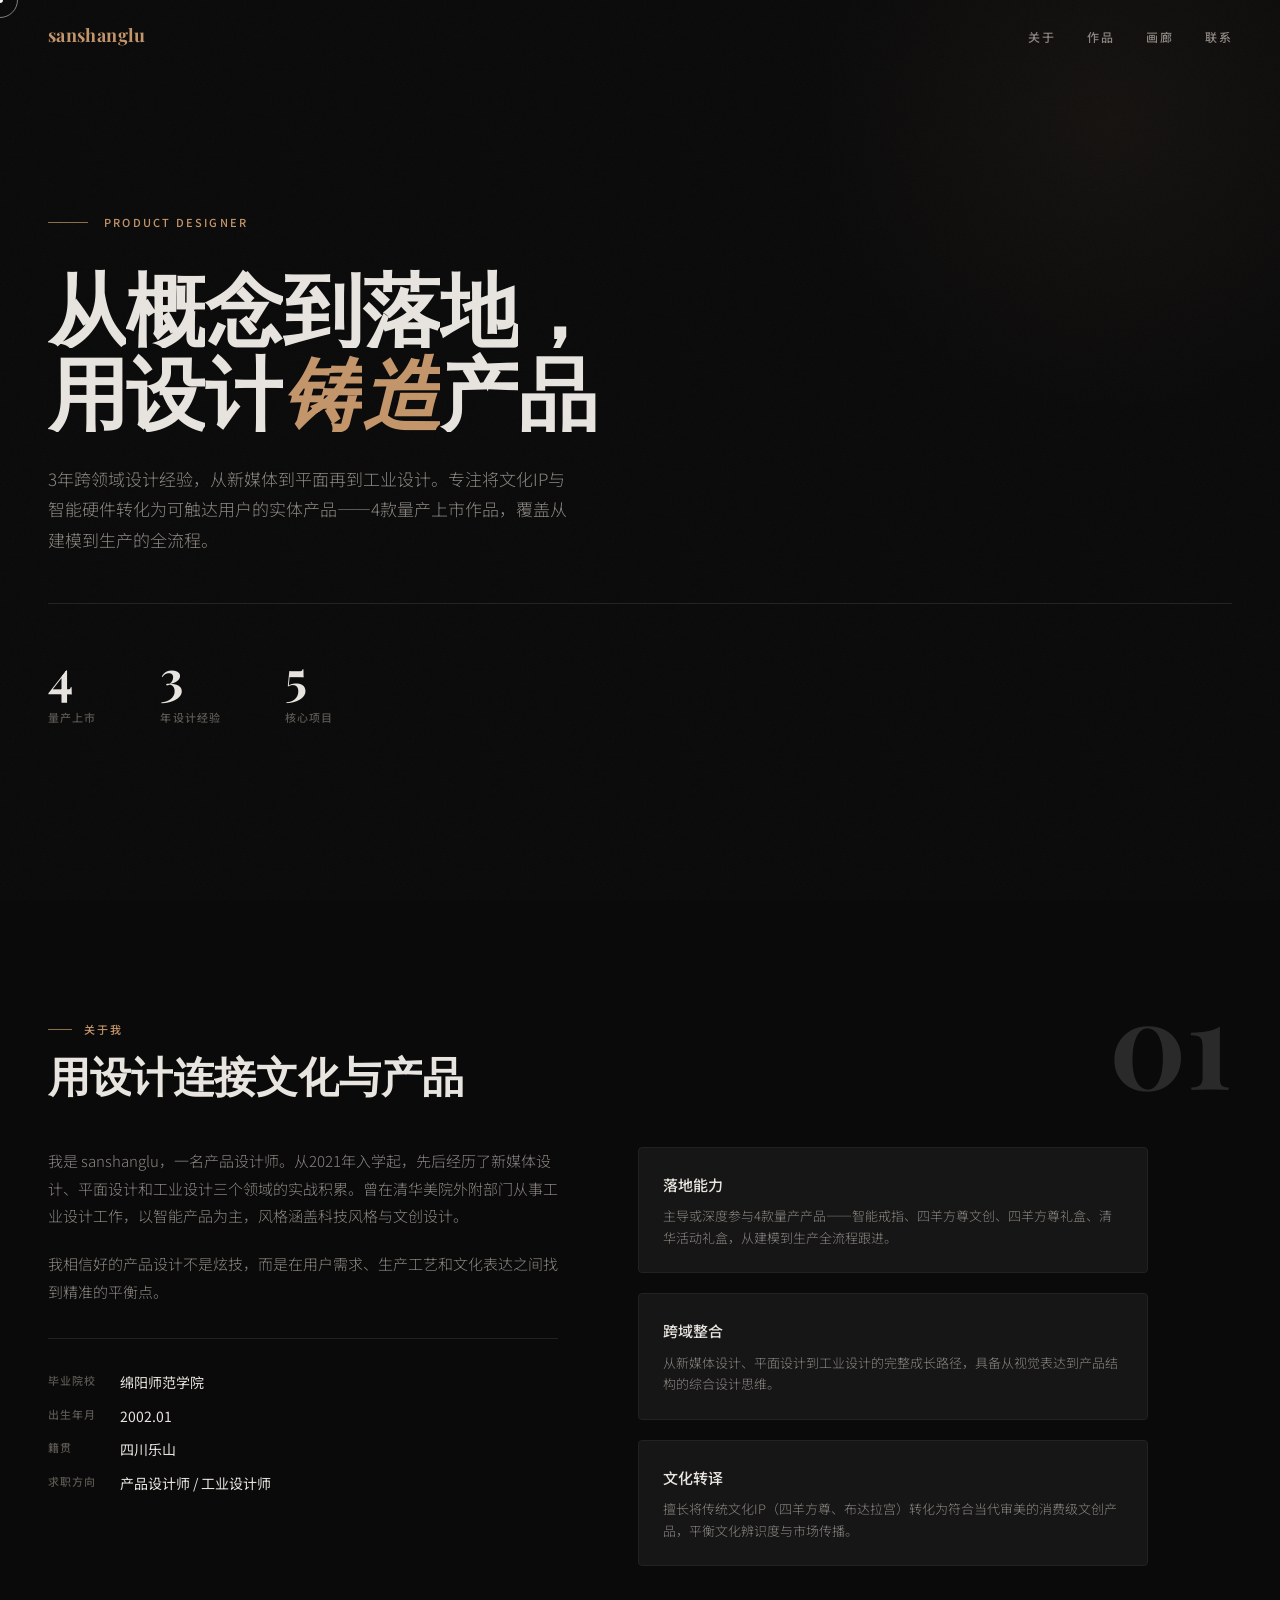
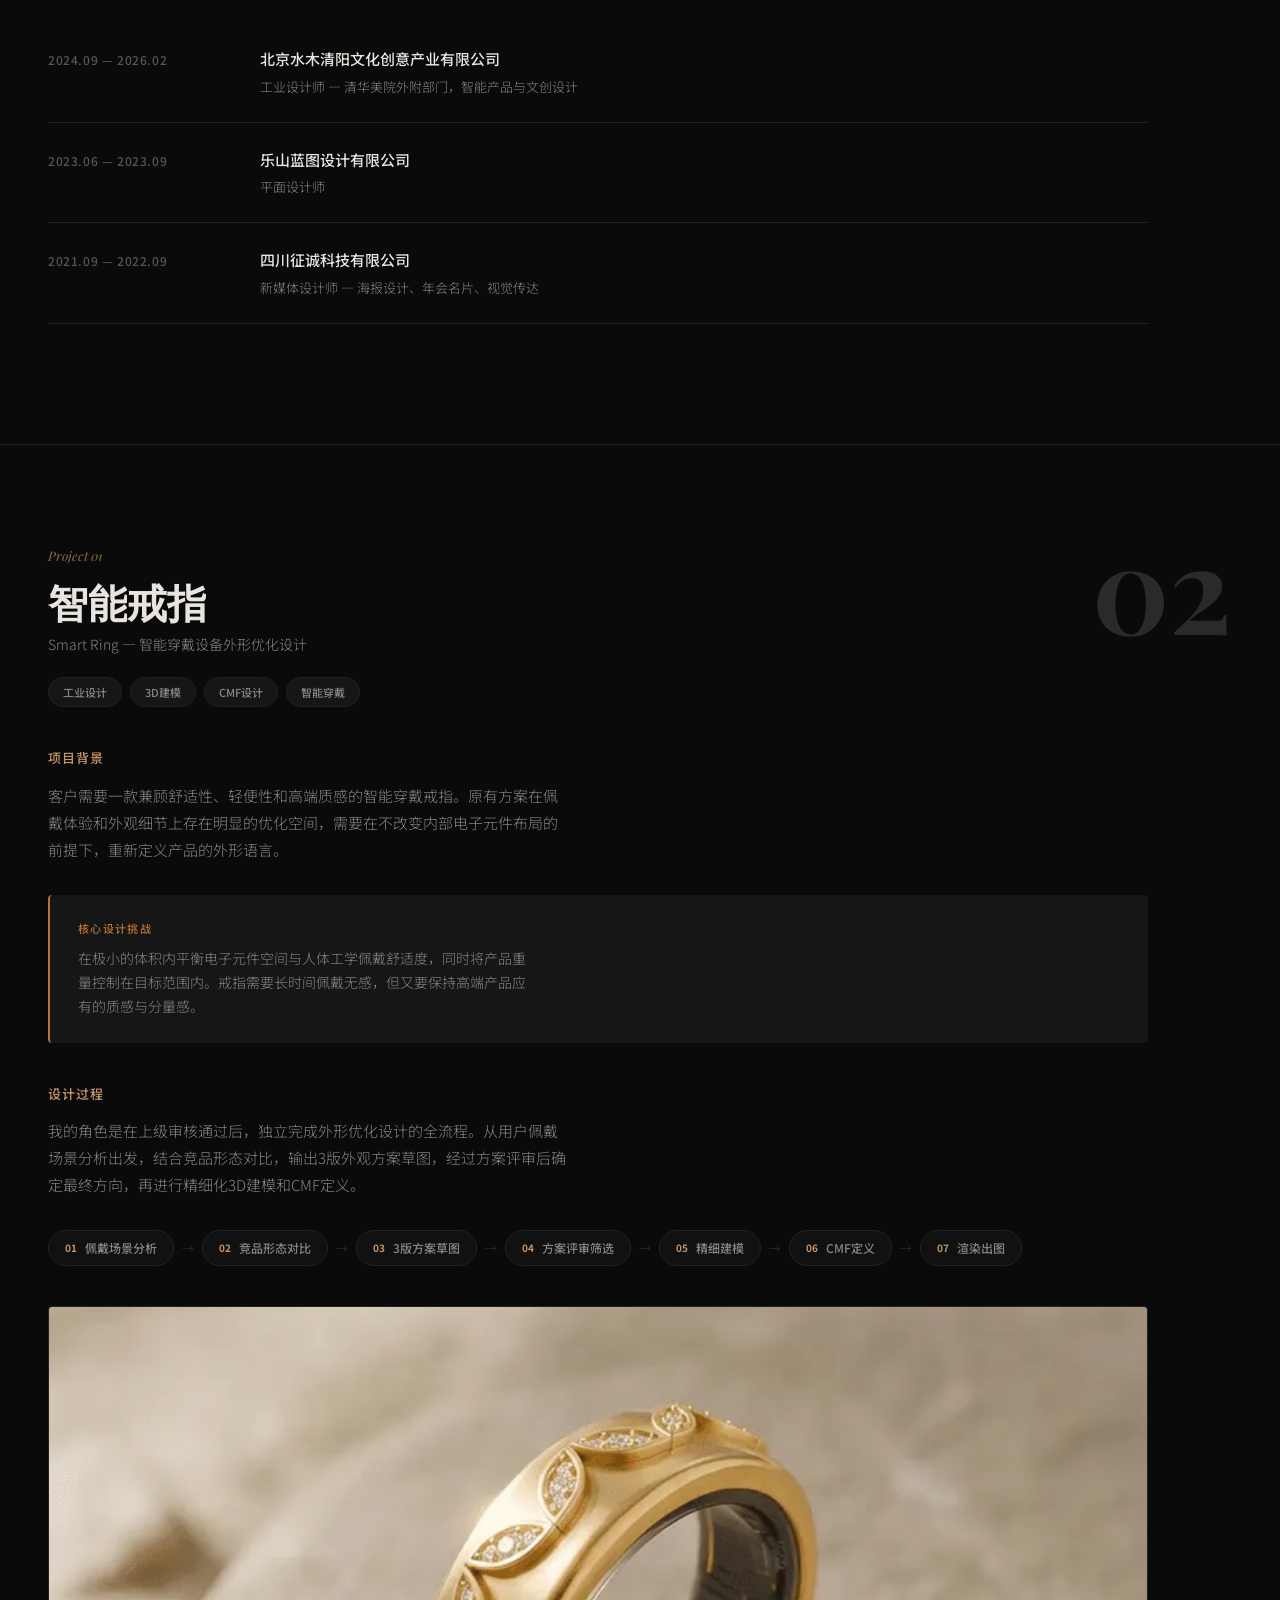
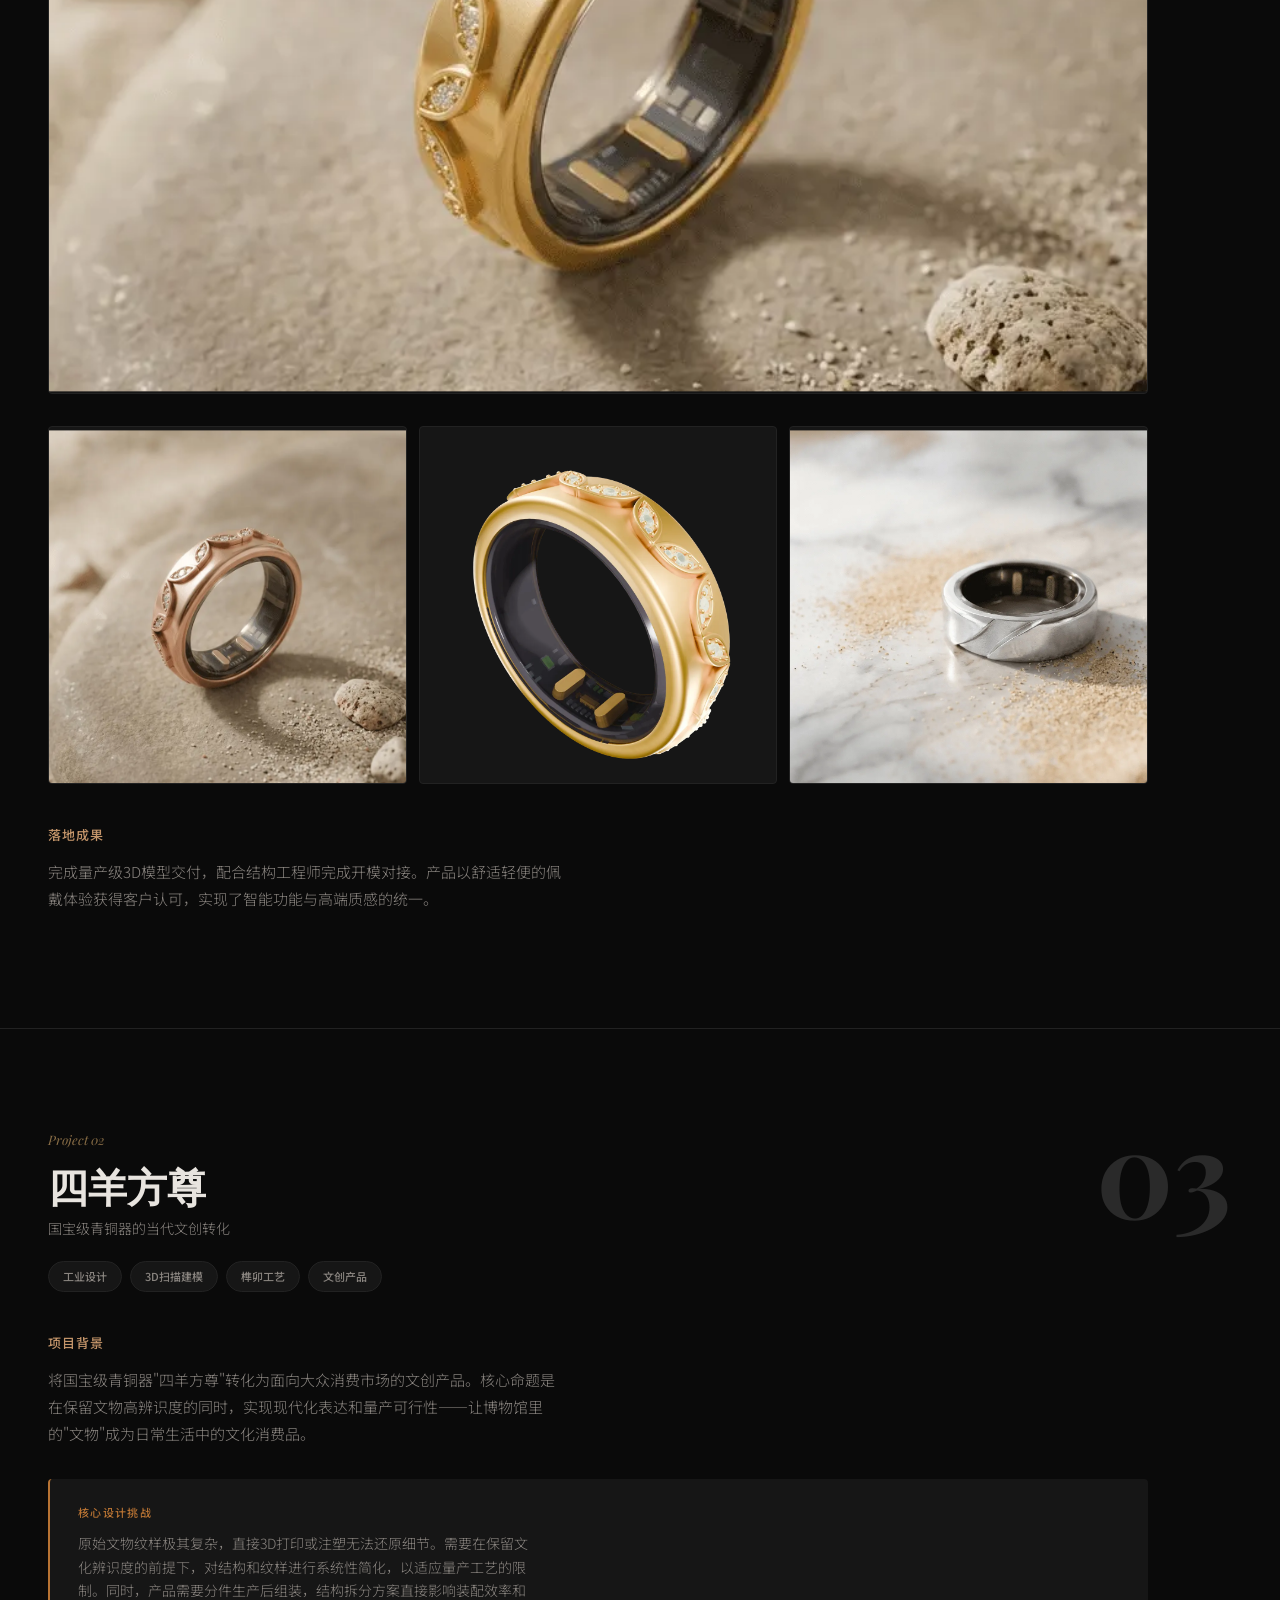
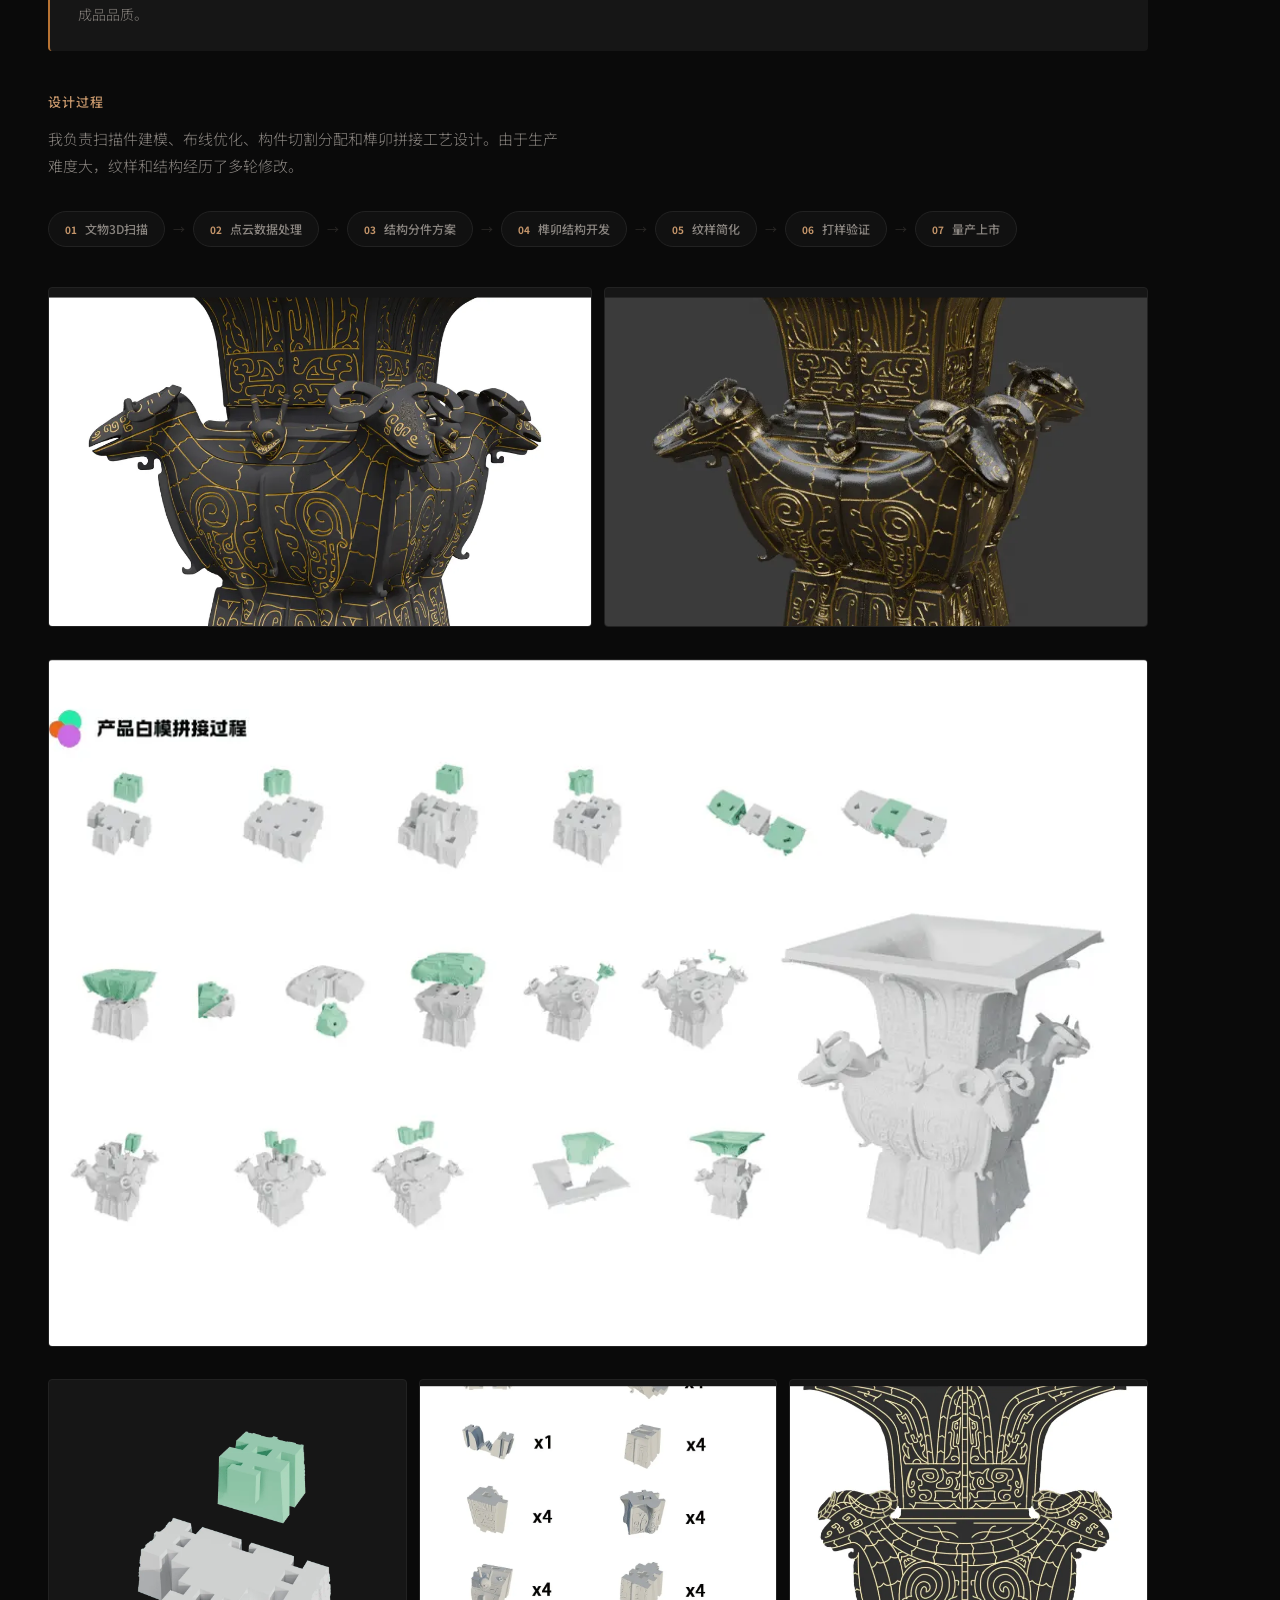
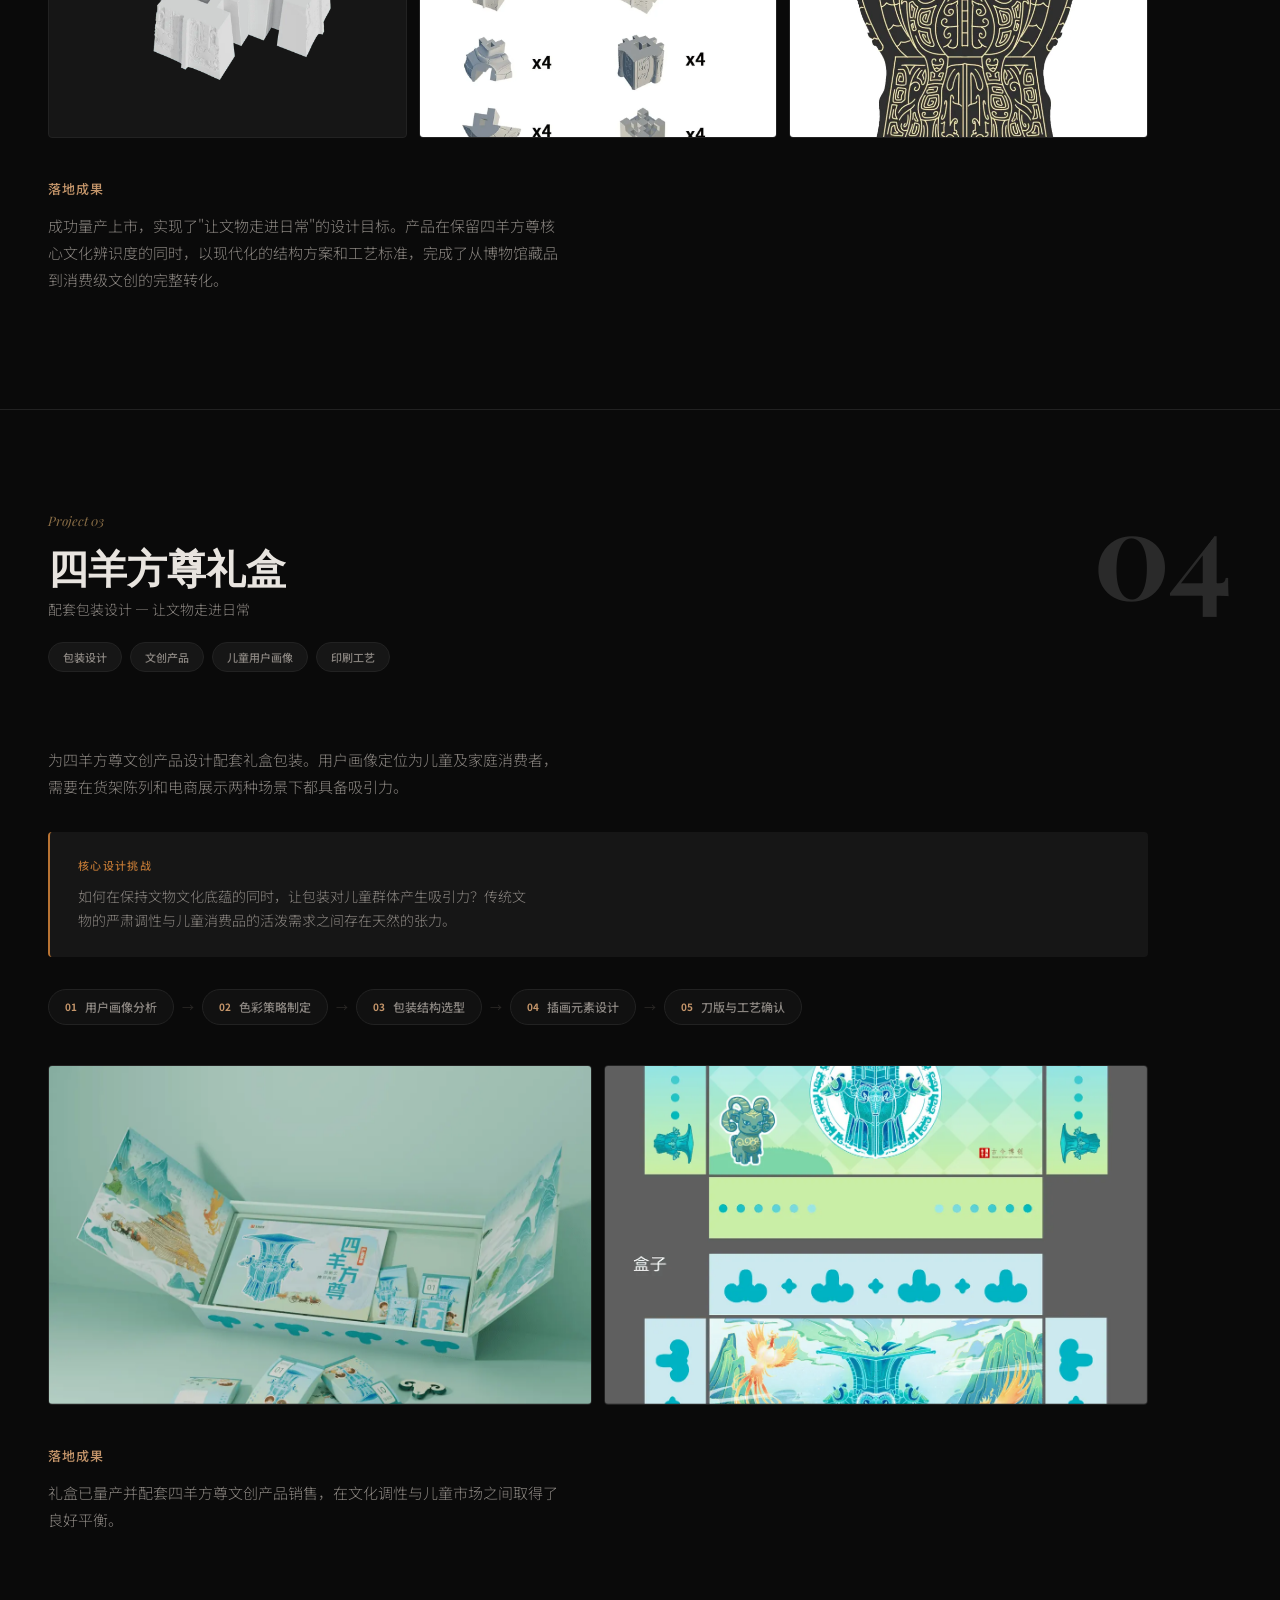
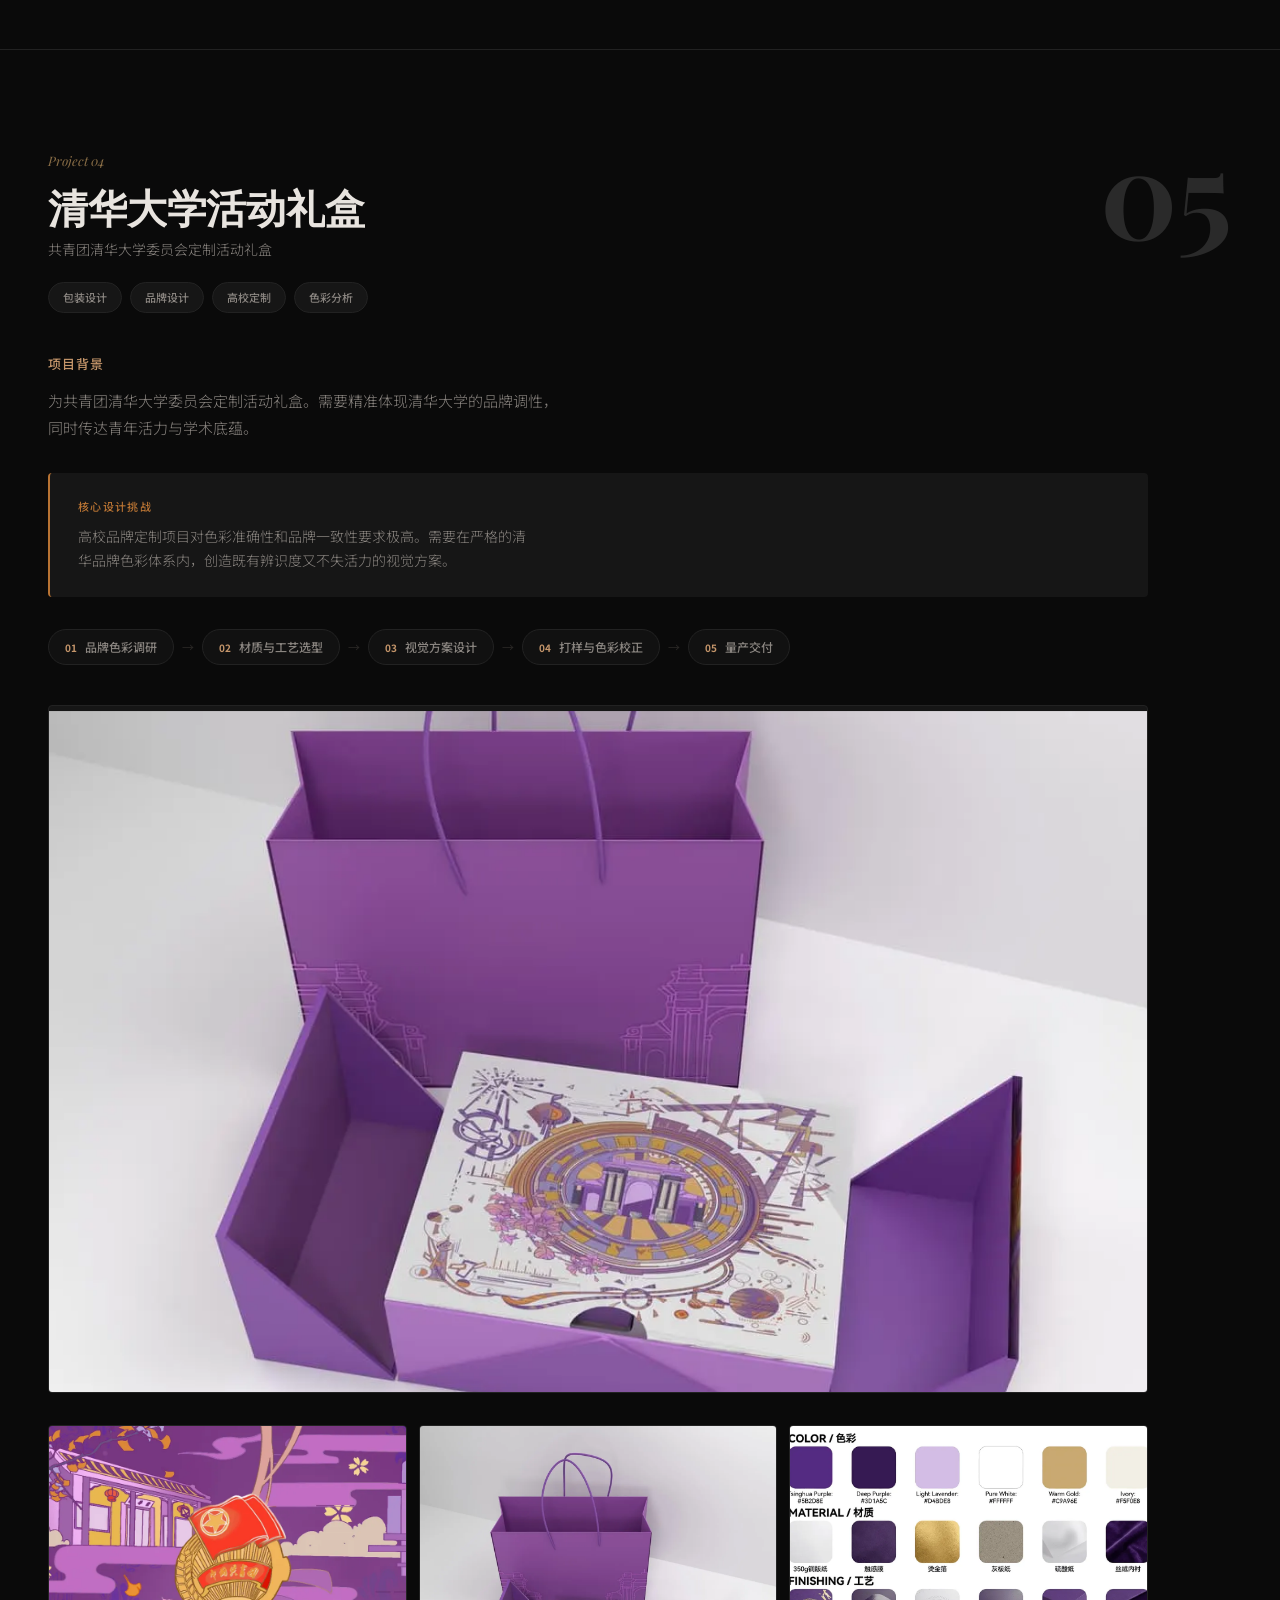
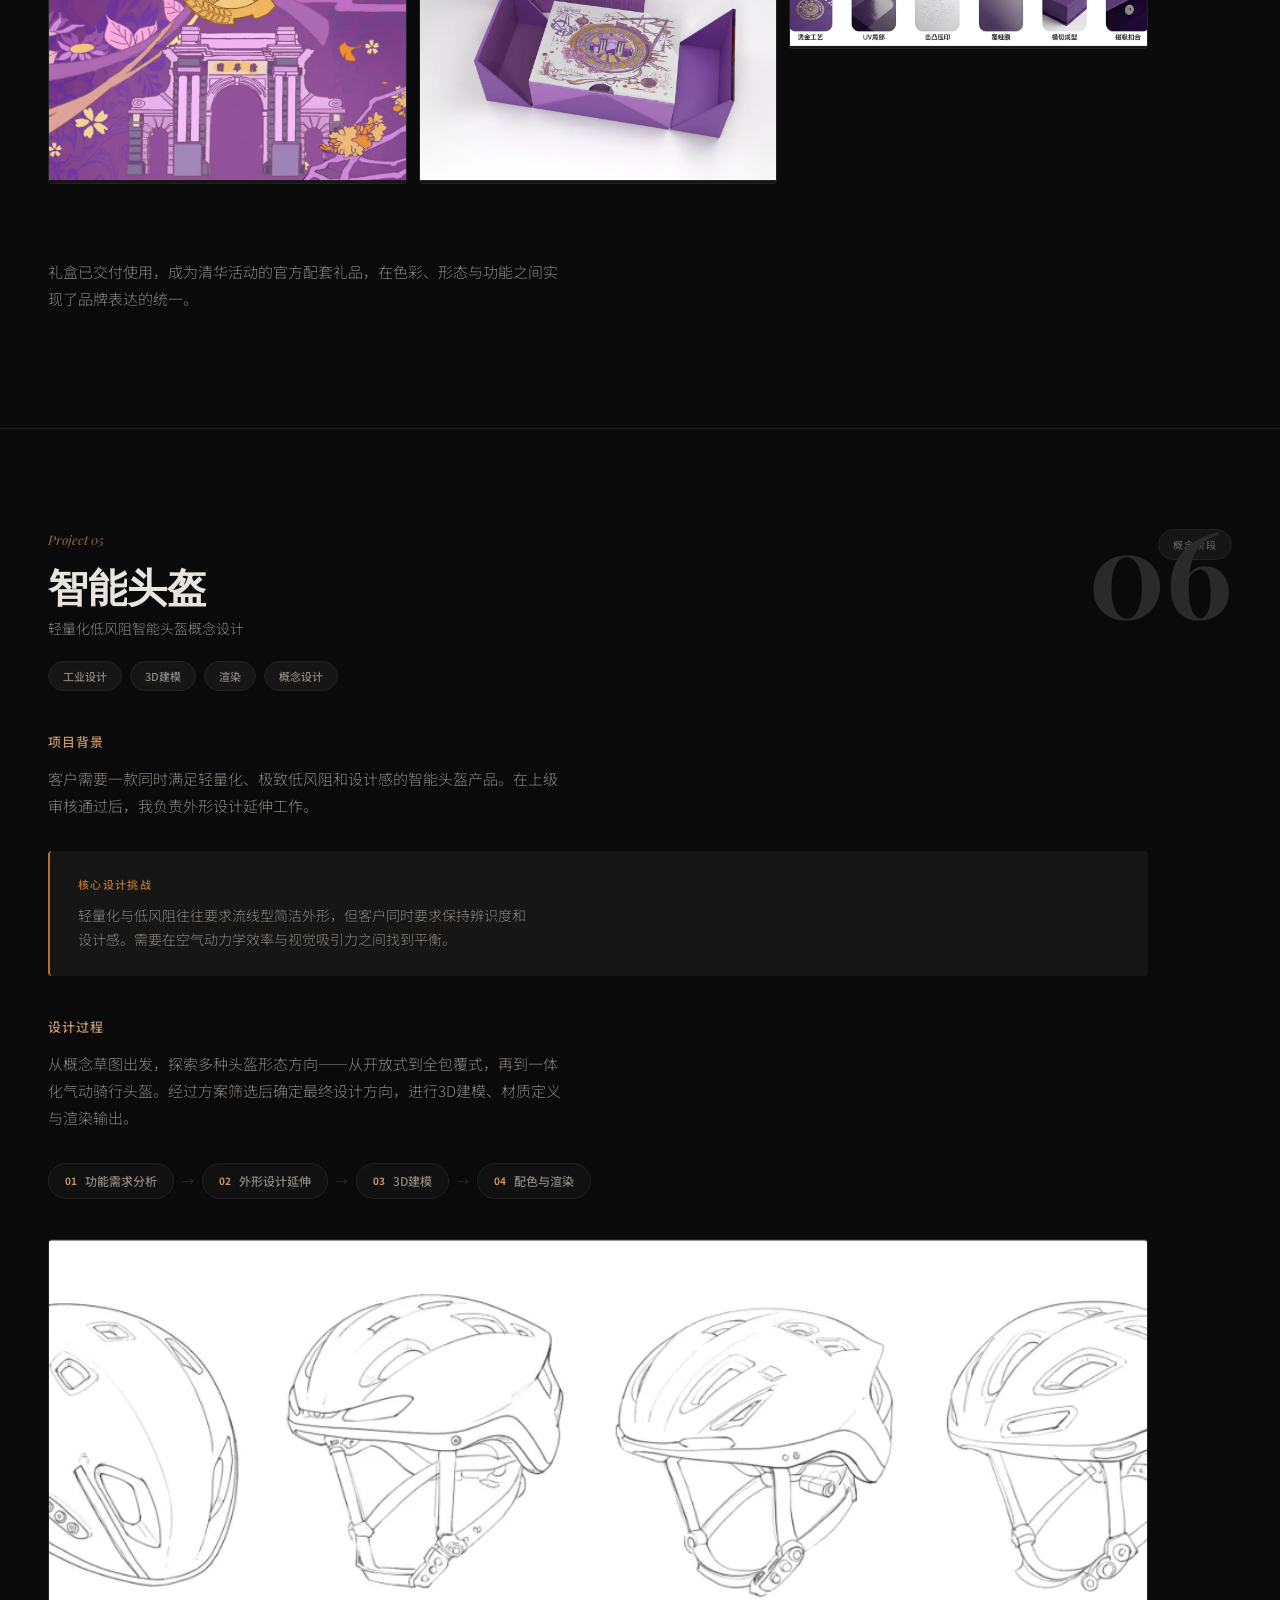
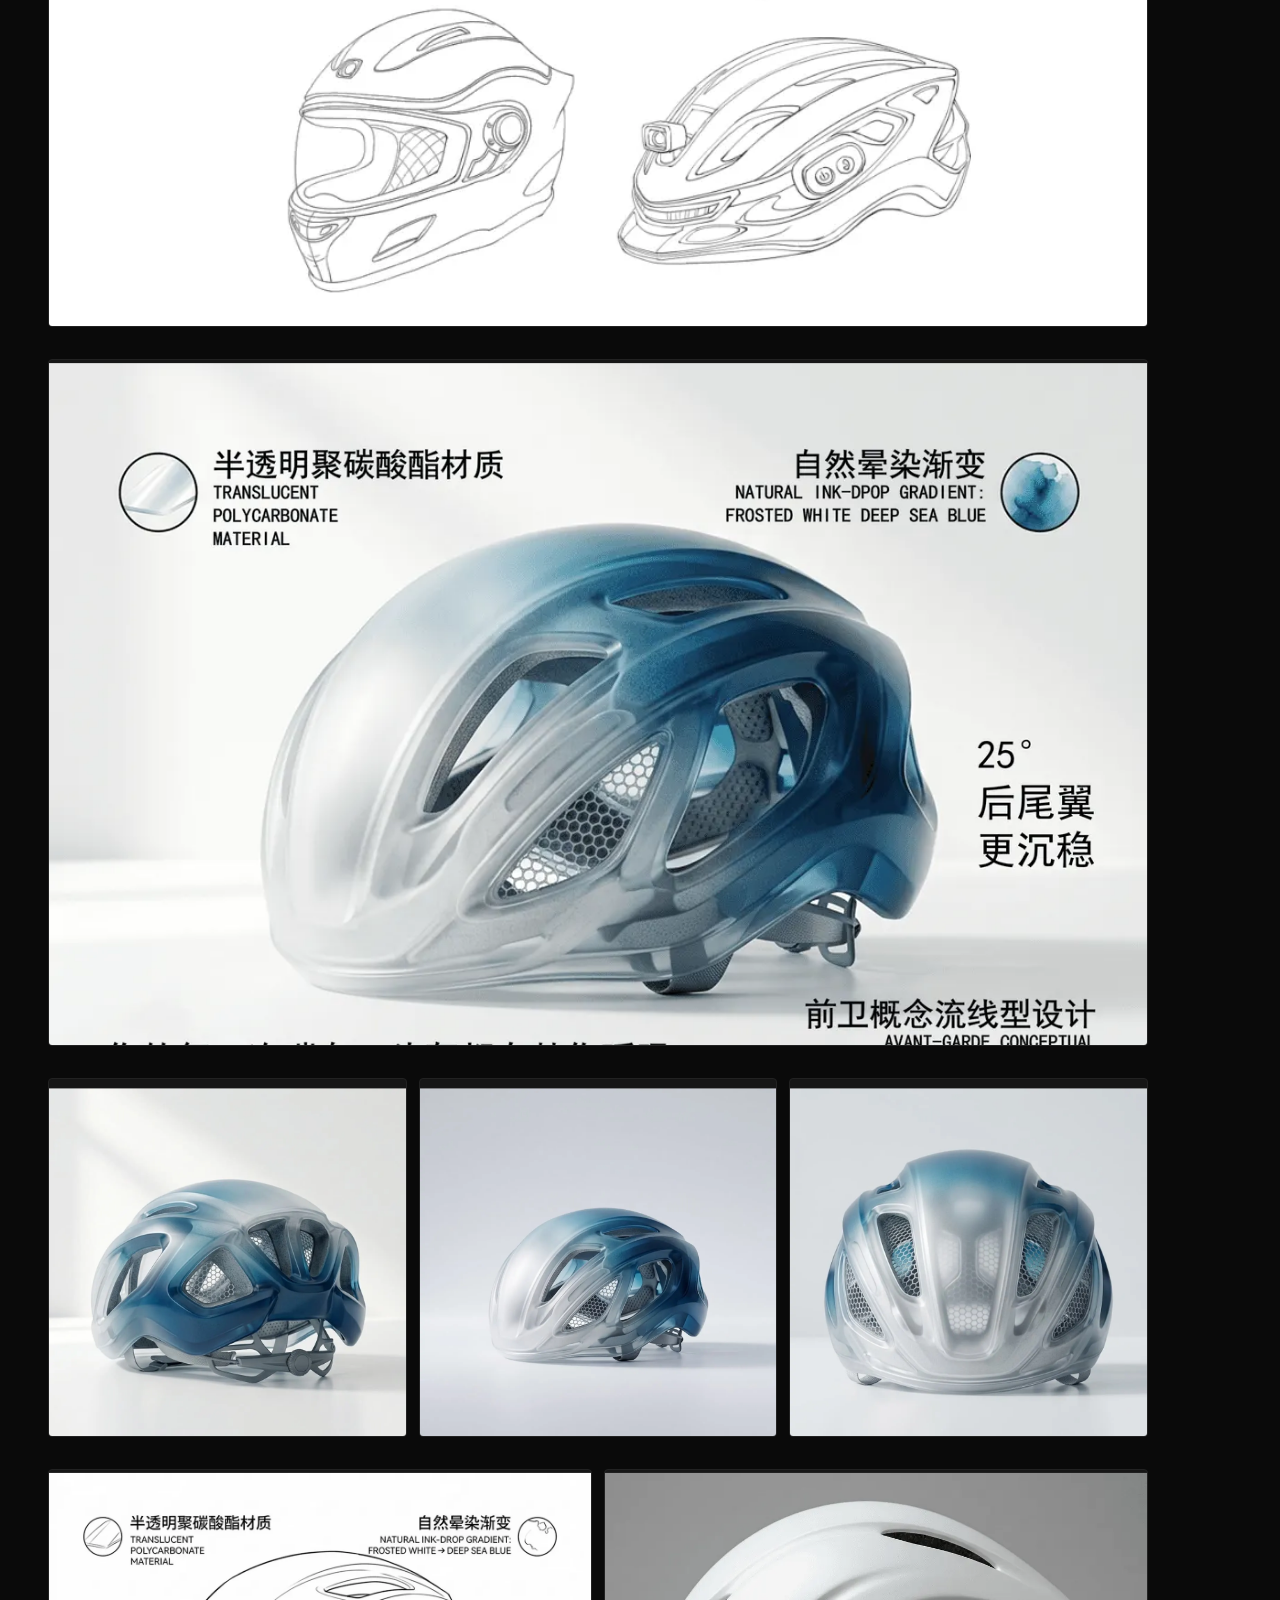
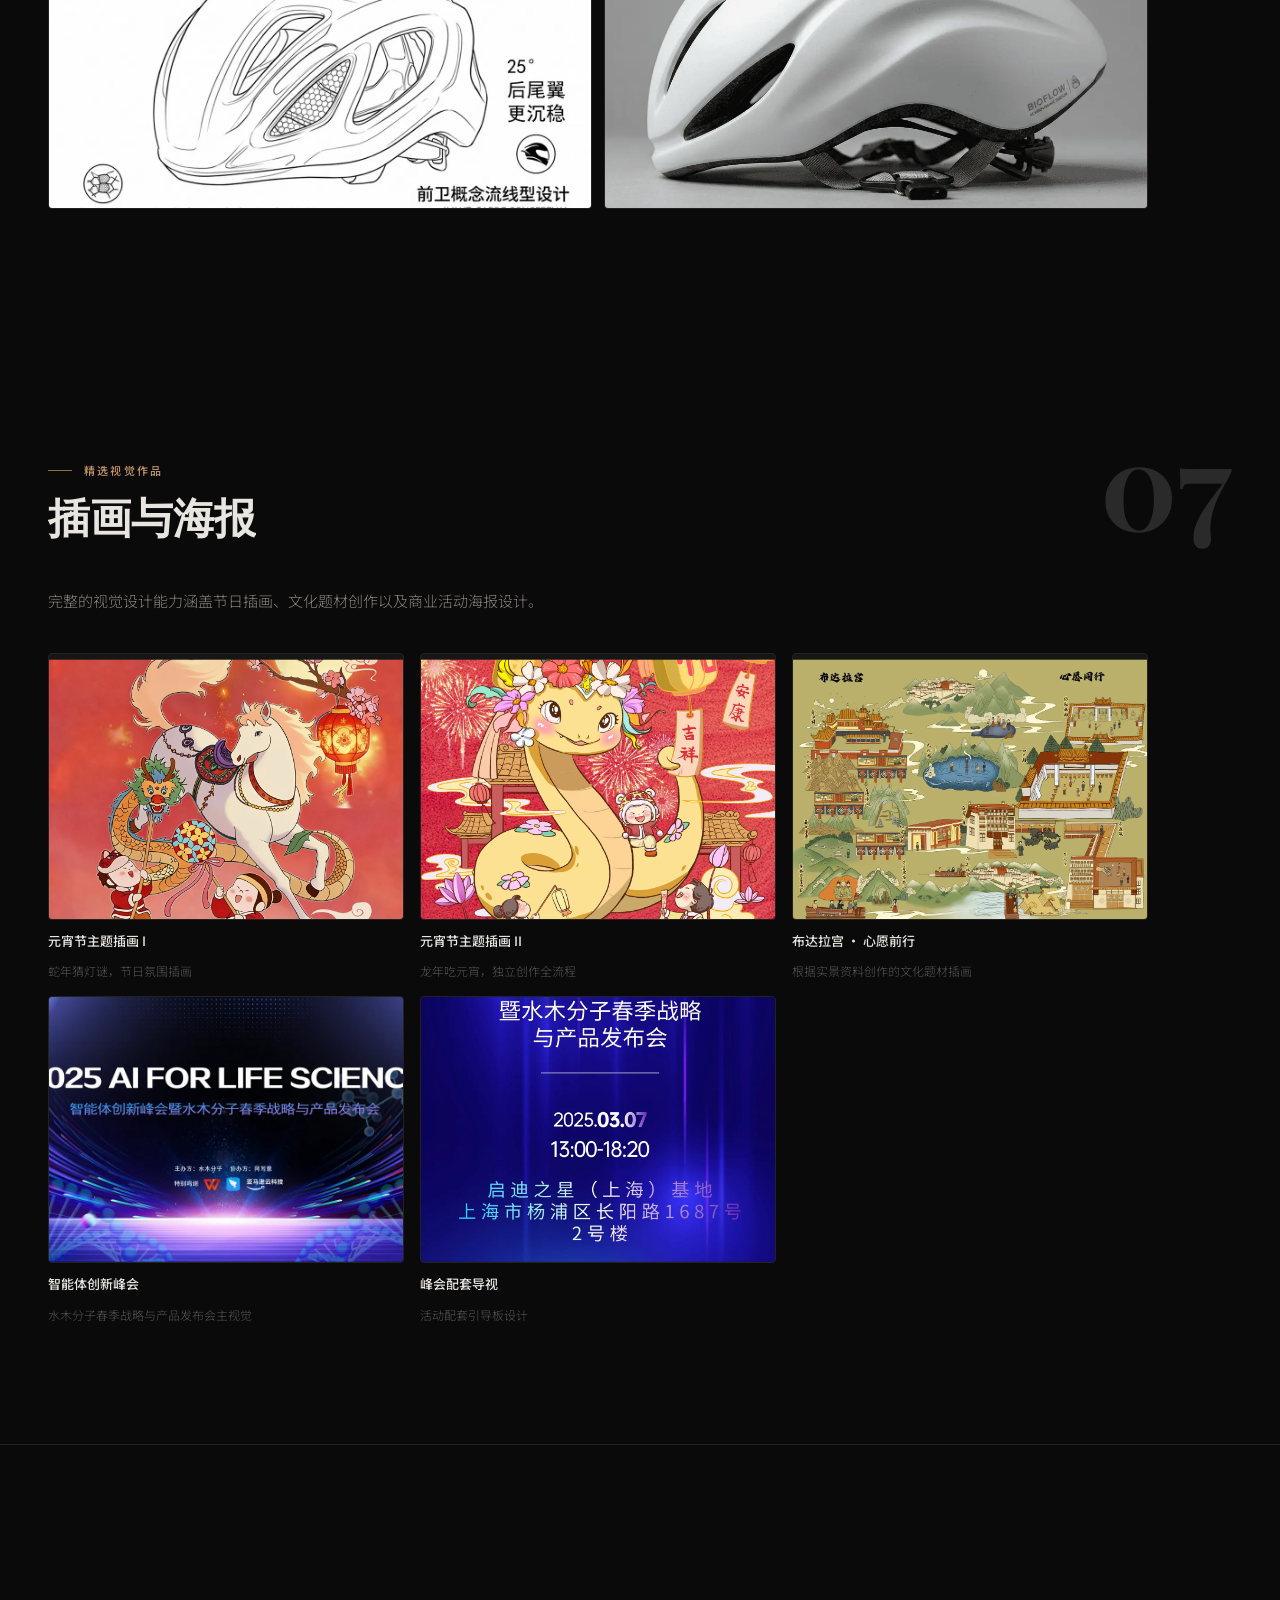
==== commit 28702998: "Update email to 15328626271@163.com" ====
--- a/index.html
+++ b/index.html
@@ -1302,7 +1302,7 @@
     </div>
     <div>
       <div class="footer-contact-label">邮箱</div>
-      <div class="footer-contact-value"><a href="mailto:1269427834@qq.com">1269427834@qq.com</a></div>
+      <div class="footer-contact-value"><a href="mailto:15328626271@163.com">15328626271@163.com</a></div>
     </div>
     <div>
       <div class="footer-contact-label">微信</div>
@@ -1387,6 +1387,11 @@
     img.addEventListener('error', () => frame.classList.add('loaded'));
   }
 });
+
+// Safety: force all images visible after 3s in case load events never fire
+setTimeout(() => {
+  document.querySelectorAll('.img-frame:not(.loaded)').forEach(f => f.classList.add('loaded'));
+}, 3000);
 
 // ═══ Text Char Split Animation ═══
 function splitText(el) {
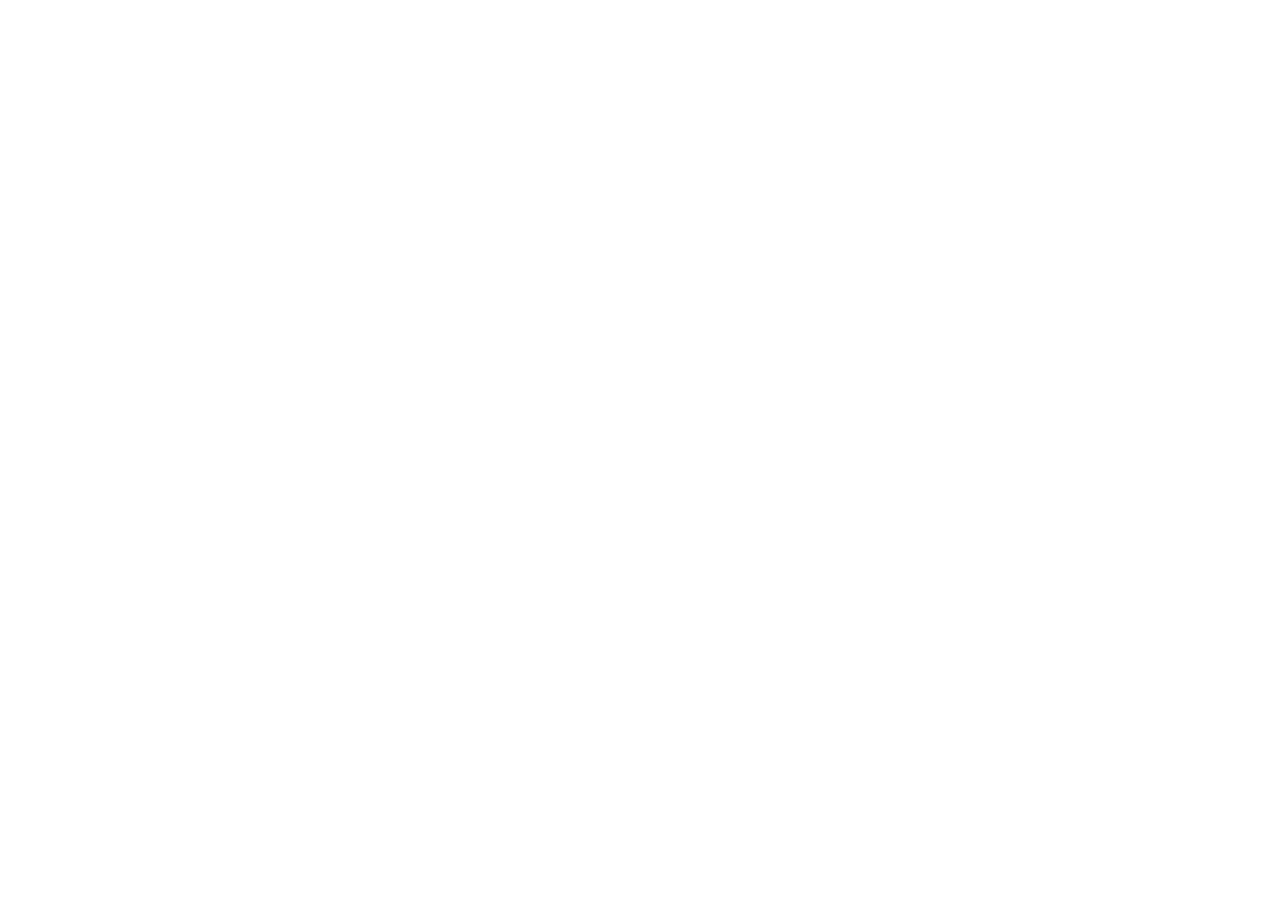
==== commit 55bf6728: "deploy: update index.html" ====
--- a/index.html
+++ b/index.html
@@ -1,1505 +1,13 @@
 <!DOCTYPE html>
-<html lang="zh-CN">
-<head>
-<meta charset="UTF-8">
-<meta name="viewport" content="width=device-width, initial-scale=1.0">
-<title>sanshanglu — 产品设计师作品集</title>
-<link rel="preconnect" href="https://fonts.googleapis.com">
-<link rel="preconnect" href="https://fonts.gstatic.com" crossorigin>
-<link href="https://fonts.googleapis.com/css2?family=Noto+Sans+SC:wght@300;400;500;700&family=Playfair+Display:ital,wght@0,400;0,700;1,400&display=swap" rel="stylesheet">
-<style>
-/* ═══ Tokens ═══ */
-:root {
-  --bg: #0A0A0A;
-  --bg-elevated: #111111;
-  --bg-card: #161616;
-  --fg: #E8E4DF;
-  --fg-muted: #8A8580;
-  --fg-dim: #5A5550;
-  --accent: #C4956A;
-  --accent-bright: #D4A574;
-  --accent-dim: #8B6F47;
-  --copper: #B87333;
-  --border: #222222;
-  --border-light: #2A2A2A;
-  --radius: 4px;
-  --font-display: 'Playfair Display', 'Noto Serif SC', Georgia, serif;
-  --font-body: 'Noto Sans SC', -apple-system, 'PingFang SC', 'Microsoft YaHei', sans-serif;
-  --ease: cubic-bezier(0.16, 1, 0.3, 1);
-  --ease-out: cubic-bezier(0.33, 1, 0.68, 1);
-}
-
-/* ═══ Reset ═══ */
-*, *::before, *::after { box-sizing: border-box; margin: 0; padding: 0; }
-html { scroll-behavior: smooth; font-size: 16px; }
-body {
-  font-family: var(--font-body);
-  background: var(--bg);
-  color: var(--fg);
-  line-height: 1.7;
-  overflow-x: hidden;
-  -webkit-font-smoothing: antialiased;
-  cursor: none;
-}
-img { display: block; max-width: 100%; }
-a { color: inherit; text-decoration: none; }
-
-/* ═══ Grain Overlay ═══ */
-body::after {
-  content: '';
-  position: fixed;
-  inset: 0;
-  z-index: 9999;
-  pointer-events: none;
-  opacity: 0.03;
-  background-image: url("data:image/svg+xml,%3Csvg viewBox='0 0 256 256' xmlns='http://www.w3.org/2000/svg'%3E%3Cfilter id='n'%3E%3CfeTurbulence type='fractalNoise' baseFrequency='0.9' numOctaves='4' stitchTiles='stitch'/%3E%3C/filter%3E%3Crect width='100%25' height='100%25' filter='url(%23n)'/%3E%3C/svg%3E");
-  background-size: 200px;
-}
-
-/* ═══ Navigation ═══ */
-.nav {
-  position: fixed;
-  top: 0;
-  left: 0;
-  right: 0;
-  z-index: 100;
-  padding: 20px 48px;
-  display: flex;
-  justify-content: space-between;
-  align-items: center;
-  transition: background 0.4s ease, padding 0.4s ease;
-}
-
-.nav.scrolled {
-  background: rgba(10, 10, 10, 0.92);
-  backdrop-filter: blur(20px);
-  -webkit-backdrop-filter: blur(20px);
-  padding: 14px 48px;
-  border-bottom: 1px solid var(--border);
-}
-
-.nav-brand {
-  font-family: var(--font-display);
-  font-size: 18px;
-  font-weight: 700;
-  letter-spacing: 0.02em;
-  color: var(--accent);
-}
-
-.nav-links {
-  display: flex;
-  gap: 32px;
-  list-style: none;
-}
-
-.nav-links a {
-  font-size: 12px;
-  font-weight: 500;
-  letter-spacing: 0.12em;
-  text-transform: uppercase;
-  color: var(--fg-muted);
-  transition: color 0.3s ease;
-  position: relative;
-}
-
-.nav-links a::after {
-  content: '';
-  position: absolute;
-  bottom: -4px;
-  left: 0;
-  width: 0;
-  height: 1px;
-  background: var(--accent);
-  transition: width 0.3s var(--ease);
-}
-
-.nav-links a:hover { color: var(--fg); }
-.nav-links a:hover::after { width: 100%; }
-
-/* ═══ Hero ═══ */
-.hero {
-  min-height: 100vh;
-  display: flex;
-  flex-direction: column;
-  justify-content: center;
-  padding: 120px 48px 80px;
-  position: relative;
-  overflow: hidden;
-}
-
-.hero::before {
-  content: '';
-  position: absolute;
-  top: -20%;
-  right: -10%;
-  width: 600px;
-  height: 600px;
-  background: radial-gradient(circle, rgba(196, 149, 106, 0.06) 0%, transparent 70%);
-  pointer-events: none;
-}
-
-.hero-eyebrow {
-  font-size: 11px;
-  font-weight: 500;
-  letter-spacing: 0.2em;
-  text-transform: uppercase;
-  color: var(--accent);
-  margin-bottom: 32px;
-  display: flex;
-  align-items: center;
-  gap: 16px;
-}
-
-.hero-eyebrow::before {
-  content: '';
-  width: 40px;
-  height: 1px;
-  background: var(--accent-dim);
-}
-
-.hero h1 {
-  font-family: var(--font-display);
-  font-size: clamp(42px, 7vw, 80px);
-  font-weight: 700;
-  line-height: 1.05;
-  letter-spacing: -0.02em;
-  color: var(--fg);
-  margin-bottom: 32px;
-  max-width: 800px;
-}
-
-.hero h1 em {
-  font-style: italic;
-  color: var(--accent);
-}
-
-.hero-desc {
-  font-size: 17px;
-  font-weight: 300;
-  line-height: 1.8;
-  color: var(--fg-muted);
-  max-width: 520px;
-  margin-bottom: 48px;
-}
-
-.hero-stats {
-  display: flex;
-  gap: 64px;
-  padding-top: 48px;
-  border-top: 1px solid var(--border);
-}
-
-.hero-stat-num {
-  font-family: var(--font-display);
-  font-size: 48px;
-  font-weight: 700;
-  color: var(--fg);
-  line-height: 1;
-  margin-bottom: 8px;
-}
-
-.hero-stat-label {
-  font-size: 11px;
-  font-weight: 500;
-  letter-spacing: 0.1em;
-  text-transform: uppercase;
-  color: var(--fg-dim);
-}
-
-/* ═══ Section Common ═══ */
-.section {
-  padding: 120px 48px;
-  position: relative;
-  overflow: hidden;
-}
-
-.section + .section {
-  border-top: 1px solid var(--border);
-}
-
-.section[data-num]::after,
-.project[data-num]::after {
-  content: attr(data-num);
-  font-family: var(--font-display);
-  font-size: 120px;
-  font-weight: 700;
-  color: var(--border-light);
-  position: absolute;
-  top: 80px;
-  right: 48px;
-  line-height: 1;
-  pointer-events: none;
-  user-select: none;
-  z-index: 0;
-}
-
-.section-label {
-  font-size: 11px;
-  font-weight: 500;
-  letter-spacing: 0.2em;
-  text-transform: uppercase;
-  color: var(--accent);
-  margin-bottom: 12px;
-  display: flex;
-  align-items: center;
-  gap: 12px;
-}
-
-.section-label::before {
-  content: '';
-  width: 24px;
-  height: 1px;
-  background: var(--accent-dim);
-}
-
-.section-title {
-  font-family: var(--font-display);
-  font-size: clamp(28px, 4vw, 42px);
-  font-weight: 700;
-  line-height: 1.15;
-  letter-spacing: -0.01em;
-  margin-bottom: 48px;
-  max-width: 600px;
-}
-
-/* ═══ About ═══ */
-.about-grid {
-  display: grid;
-  grid-template-columns: 1fr 1fr;
-  gap: 80px;
-  max-width: 1100px;
-}
-
-.about-text p {
-  font-size: 15px;
-  font-weight: 300;
-  color: var(--fg-muted);
-  line-height: 1.85;
-  margin-bottom: 20px;
-}
-
-.about-meta {
-  display: grid;
-  grid-template-columns: auto 1fr;
-  gap: 10px 24px;
-  margin-top: 32px;
-  padding-top: 32px;
-  border-top: 1px solid var(--border);
-}
-
-.about-meta dt {
-  font-size: 11px;
-  font-weight: 500;
-  letter-spacing: 0.1em;
-  text-transform: uppercase;
-  color: var(--fg-dim);
-}
-
-.about-meta dd {
-  font-size: 14px;
-  color: var(--fg);
-}
-
-.about-skills {
-  display: flex;
-  flex-direction: column;
-  gap: 20px;
-}
-
-.skill-card {
-  padding: 24px;
-  background: var(--bg-card);
-  border: 1px solid var(--border);
-  border-radius: var(--radius);
-  transition: border-color 0.3s ease, transform 0.3s var(--ease);
-}
-
-.skill-card:hover {
-  border-color: var(--accent-dim);
-  transform: translateY(-2px);
-}
-
-.skill-card h4 {
-  font-size: 15px;
-  font-weight: 500;
-  margin-bottom: 8px;
-  color: var(--fg);
-}
-
-.skill-card p {
-  font-size: 13px;
-  font-weight: 300;
-  color: var(--fg-muted);
-  line-height: 1.65;
-}
-
-/* ═══ Timeline ═══ */
-.timeline {
-  margin-top: 56px;
-  max-width: 1100px;
-}
-
-.timeline-entry {
-  display: grid;
-  grid-template-columns: 180px 1fr;
-  gap: 32px;
-  padding: 24px 0;
-  border-bottom: 1px solid var(--border);
-  align-items: baseline;
-  transition: border-color 0.3s ease;
-}
-
-.timeline-entry:hover {
-  border-color: var(--accent-dim);
-}
-
-.timeline-date {
-  font-size: 12px;
-  font-weight: 500;
-  color: var(--fg-dim);
-  letter-spacing: 0.05em;
-  font-variant-numeric: tabular-nums;
-}
-
-.timeline-content h4 {
-  font-size: 15px;
-  font-weight: 500;
-  color: var(--fg);
-  margin-bottom: 4px;
-}
-
-.timeline-content p {
-  font-size: 13px;
-  font-weight: 300;
-  color: var(--fg-muted);
-}
-
-/* ═══ Projects ═══ */
-.project {
-  padding: 100px 48px;
-  border-top: 1px solid var(--border);
-  position: relative;
-  overflow: hidden;
-}
-
-.project-head {
-  display: flex;
-  justify-content: space-between;
-  align-items: flex-start;
-  margin-bottom: 20px;
-  gap: 24px;
-}
-
-.project-id {
-  font-family: var(--font-display);
-  font-size: 13px;
-  font-weight: 400;
-  font-style: italic;
-  color: var(--accent-dim);
-  margin-bottom: 12px;
-}
-
-.project-name {
-  font-family: var(--font-display);
-  font-size: clamp(28px, 4vw, 40px);
-  font-weight: 700;
-  line-height: 1.15;
-  letter-spacing: -0.01em;
-  margin-bottom: 8px;
-}
-
-.project-sub {
-  font-size: 14px;
-  font-weight: 300;
-  color: var(--fg-muted);
-}
-
-.badge {
-  font-size: 10px;
-  font-weight: 500;
-  letter-spacing: 0.1em;
-  text-transform: uppercase;
-  padding: 6px 14px;
-  border-radius: 999px;
-  white-space: nowrap;
-  flex-shrink: 0;
-}
-
-.badge-live {
-  color: #4ADE80;
-  background: rgba(74, 222, 128, 0.1);
-  border: 1px solid rgba(74, 222, 128, 0.2);
-}
-
-.badge-concept {
-  color: var(--fg-dim);
-  background: var(--bg-card);
-  border: 1px solid var(--border);
-}
-
-.tags {
-  display: flex;
-  flex-wrap: wrap;
-  gap: 8px;
-  margin-bottom: 40px;
-}
-
-.tag {
-  font-size: 11px;
-  font-weight: 500;
-  color: var(--fg-muted);
-  background: var(--bg-card);
-  border: 1px solid var(--border);
-  padding: 5px 14px;
-  border-radius: 999px;
-}
-
-/* ═══ Project Content ═══ */
-.project-body {
-  max-width: 1100px;
-}
-
-.project-body h3 {
-  font-size: 13px;
-  font-weight: 500;
-  letter-spacing: 0.08em;
-  text-transform: uppercase;
-  color: var(--accent);
-  margin-bottom: 12px;
-  margin-top: 40px;
-}
-
-.project-body p {
-  font-size: 15px;
-  font-weight: 300;
-  color: var(--fg-muted);
-  line-height: 1.8;
-  max-width: 65ch;
-  margin-bottom: 16px;
-}
-
-.challenge-box {
-  padding: 24px 28px;
-  background: var(--bg-card);
-  border-left: 2px solid var(--copper);
-  border-radius: var(--radius);
-  margin: 32px 0;
-}
-
-.challenge-box h4 {
-  font-size: 11px;
-  font-weight: 500;
-  letter-spacing: 0.12em;
-  text-transform: uppercase;
-  color: var(--copper);
-  margin-bottom: 10px;
-}
-
-.challenge-box p {
-  font-size: 14px;
-  color: var(--fg-muted);
-  line-height: 1.7;
-  margin-bottom: 0;
-}
-
-/* ═══ Process Flow ═══ */
-.process {
-  display: flex;
-  flex-wrap: wrap;
-  align-items: center;
-  gap: 8px;
-  margin: 32px 0 40px;
-}
-
-.process-step {
-  font-size: 12px;
-  font-weight: 500;
-  color: var(--fg-muted);
-  background: var(--bg-elevated);
-  border: 1px solid var(--border);
-  padding: 7px 16px;
-  border-radius: 999px;
-  display: inline-flex;
-  align-items: center;
-  gap: 8px;
-}
-
-.process-step .num {
-  font-size: 10px;
-  font-weight: 700;
-  color: var(--accent);
-}
-
-.process-arrow {
-  color: var(--fg-dim);
-  font-size: 12px;
-  opacity: 0.4;
-}
-
-/* ═══ Image Grids ═══ */
-.grid { display: grid; gap: 12px; margin: 32px 0; }
-.grid-hero { grid-template-columns: 1fr; }
-.grid-2 { grid-template-columns: 1fr 1fr; }
-.grid-3 { grid-template-columns: 1fr 1fr 1fr; }
-.grid-2-1 { grid-template-columns: 2fr 1fr; }
-.grid-1-2 { grid-template-columns: 1fr 2fr; }
-
-.img-frame {
-  position: relative;
-  width: 100%;
-  aspect-ratio: 16/10;
-  overflow: hidden;
-  border-radius: var(--radius);
-  background: var(--bg-card);
-  border: 1px solid var(--border);
-}
-
-.img-frame::before {
-  content: '';
-  position: absolute;
-  inset: 0;
-  background: linear-gradient(90deg, var(--bg-card) 25%, var(--border-light) 50%, var(--bg-card) 75%);
-  background-size: 200% 100%;
-  animation: shimmer 1.5s infinite;
-  z-index: 1;
-  transition: opacity 0.4s ease;
-}
-
-.img-frame.loaded::before {
-  opacity: 0;
-  pointer-events: none;
-}
-
-@keyframes shimmer {
-  0% { background-position: 200% 0; }
-  100% { background-position: -200% 0; }
-}
-
-.img-frame img {
-  width: 100%;
-  height: 100%;
-  object-fit: cover;
-  transition: transform 0.6s var(--ease), opacity 0.5s ease;
-  opacity: 0;
-}
-
-.img-frame.loaded img {
-  opacity: 1;
-}
-
-.img-frame.ratio-1 { aspect-ratio: 1/1; }
-.img-frame.ratio-4-3 { aspect-ratio: 4/3; }
-
-.img-frame:hover img {
-  transform: scale(1.03);
-}
-
-.img-caption {
-  position: absolute;
-  bottom: 0;
-  left: 0;
-  right: 0;
-  padding: 32px 16px 12px;
-  background: linear-gradient(transparent, rgba(10, 10, 10, 0.8));
-  font-size: 12px;
-  font-weight: 400;
-  color: var(--fg);
-  letter-spacing: 0.02em;
-  opacity: 0;
-  transform: translateY(8px);
-  transition: opacity 0.35s ease, transform 0.35s var(--ease);
-}
-
-.img-frame:hover .img-caption {
-  opacity: 1;
-  transform: translateY(0);
-}
-
-/* ═══ Gallery ═══ */
-.gallery-grid {
-  display: grid;
-  grid-template-columns: repeat(3, 1fr);
-  gap: 16px;
-  max-width: 1100px;
-}
-
-.gallery-card {
-  display: flex;
-  flex-direction: column;
-  gap: 10px;
-}
-
-.gallery-card .img-frame {
-  aspect-ratio: 4/3;
-}
-
-.gallery-card h4 {
-  font-size: 13px;
-  font-weight: 500;
-  color: var(--fg);
-}
-
-.gallery-card p {
-  font-size: 12px;
-  font-weight: 300;
-  color: var(--fg-dim);
-  line-height: 1.5;
-}
-
-/* ═══ Footer ═══ */
-.footer {
-  padding: 100px 48px 64px;
-  border-top: 1px solid var(--border);
-  text-align: center;
-}
-
-.footer h2 {
-  font-family: var(--font-display);
-  font-size: clamp(32px, 5vw, 56px);
-  font-weight: 700;
-  letter-spacing: -0.02em;
-  margin-bottom: 12px;
-}
-
-.footer h2 em {
-  font-style: italic;
-  color: var(--accent);
-}
-
-.footer-tagline {
-  font-size: 15px;
-  font-weight: 300;
-  color: var(--fg-muted);
-  margin-bottom: 48px;
-}
-
-.footer-contacts {
-  display: flex;
-  justify-content: center;
-  gap: 48px;
-  flex-wrap: wrap;
-  margin-bottom: 56px;
-}
-
-.footer-contact-label {
-  font-size: 10px;
-  font-weight: 500;
-  letter-spacing: 0.15em;
-  text-transform: uppercase;
-  color: var(--fg-dim);
-  margin-bottom: 6px;
-}
-
-.footer-contact-value {
-  font-size: 15px;
-  color: var(--fg);
-}
-
-.footer-contact-value a {
-  color: var(--accent);
-  transition: color 0.2s ease;
-}
-
-.footer-contact-value a:hover { color: var(--accent-bright); }
-
-.back-top {
-  display: inline-flex;
-  align-items: center;
-  gap: 8px;
-  font-size: 11px;
-  font-weight: 500;
-  letter-spacing: 0.1em;
-  text-transform: uppercase;
-  color: var(--fg-dim);
-  padding: 10px 20px;
-  border: 1px solid var(--border);
-  border-radius: 999px;
-  transition: color 0.3s, border-color 0.3s;
-}
-
-.back-top:hover {
-  color: var(--fg);
-  border-color: var(--accent-dim);
-}
-
-/* ═══ Reveal Animation ═══ */
-.reveal {
-  opacity: 0;
-  transform: translateY(30px);
-  transition: opacity 0.7s var(--ease-out), transform 0.7s var(--ease-out);
-}
-
-.reveal.visible {
-  opacity: 1;
-  transform: translateY(0);
-}
-
-.reveal-delay-1 { transition-delay: 0.1s; }
-.reveal-delay-2 { transition-delay: 0.2s; }
-.reveal-delay-3 { transition-delay: 0.3s; }
-.reveal-delay-4 { transition-delay: 0.4s; }
-
-/* ═══ Responsive ═══ */
-@media (max-width: 900px) {
-  .nav { padding: 16px 24px; }
-  .nav.scrolled { padding: 12px 24px; }
-  .nav-links { gap: 20px; }
-  .nav-links a { font-size: 11px; }
-  .hero { padding: 100px 24px 64px; }
-  .hero-stats { gap: 32px; flex-wrap: wrap; }
-  .hero-stat-num { font-size: 36px; }
-  .section { padding: 80px 24px; }
-  .project { padding: 80px 24px; }
-  .section[data-num]::after, .project[data-num]::after { font-size: 80px; right: 24px; }
-  .about-grid { grid-template-columns: 1fr; gap: 40px; }
-  .timeline-entry { grid-template-columns: 1fr; gap: 6px; }
-  .grid-2, .grid-3, .grid-2-1, .grid-1-2 { grid-template-columns: 1fr; }
-  .gallery-grid { grid-template-columns: 1fr 1fr; }
-  .footer { padding: 80px 24px 48px; }
-  .footer-contacts { gap: 24px; }
-  .process-arrow { display: none; }
-}
-
-@media (max-width: 540px) {
-  .hero h1 { font-size: 32px; }
-  .hero-desc { font-size: 15px; }
-  .hero-stats { gap: 24px; }
-  .hero-stat-num { font-size: 28px; }
-  .section[data-num]::after, .project[data-num]::after { display: none; }
-  .gallery-grid { grid-template-columns: 1fr; }
-  .project-head { flex-direction: column; }
-}
-
-/* ═══ Custom Cursor ═══ */
-.cursor-dot, .cursor-ring {
-  position: fixed;
-  top: 0; left: 0;
-  pointer-events: none;
-  z-index: 10000;
-  border-radius: 50%;
-  transform: translate(-50%, -50%);
-  mix-blend-mode: difference;
-}
-.cursor-dot {
-  width: 6px; height: 6px;
-  background: #fff;
-  transition: width 0.25s, height 0.25s, opacity 0.25s;
-}
-.cursor-ring {
-  width: 36px; height: 36px;
-  border: 1.5px solid rgba(255,255,255,0.5);
-  transition: width 0.35s var(--ease), height 0.35s var(--ease), border-color 0.35s, opacity 0.35s;
-}
-.cursor-hover .cursor-dot { width: 0; height: 0; opacity: 0; }
-.cursor-hover .cursor-ring { width: 56px; height: 56px; border-color: var(--accent); }
-@media (hover: none), (pointer: coarse) {
-  .cursor-dot, .cursor-ring { display: none; }
-  body { cursor: auto; }
-}
-
-/* ═══ Image Hover Overlay ═══ */
-.img-frame::after {
-  content: '';
-  position: absolute;
-  inset: 0;
-  background: linear-gradient(135deg, rgba(196,149,106,0.15), rgba(184,115,51,0.08));
-  opacity: 0;
-  transition: opacity 0.4s ease;
-  z-index: 2;
-  pointer-events: none;
-}
-.img-frame:hover::after { opacity: 1; }
-.img-frame:hover img { transform: scale(1.06); }
-
-/* ═══ Text Char Animation ═══ */
-.char-wrap { display: inline-block; overflow: hidden; vertical-align: top; }
-.char-inner {
-  display: inline-block;
-  transform: translateY(110%);
-  transition: transform 0.6s var(--ease);
-}
-.char-wrap.revealed .char-inner { transform: translateY(0); }
-
-/* ═══ Magnetic ═══ */
-.magnetic { transition: transform 0.3s var(--ease); }
-
-@media (prefers-reduced-motion: reduce) {
-  .reveal { opacity: 1; transform: none; transition: none; }
-  html { scroll-behavior: auto; }
-}
-</style>
-</head>
-<body>
-
-<!-- ═══ Navigation ═══ -->
-<nav class="nav" id="nav">
-  <a href="#top" class="nav-brand">sanshanglu</a>
-  <ul class="nav-links">
-    <li><a href="#about">关于</a></li>
-    <li><a href="#projects">作品</a></li>
-    <li><a href="#gallery">画廊</a></li>
-    <li><a href="#contact">联系</a></li>
-  </ul>
-</nav>
-
-<!-- ═══ Hero ═══ -->
-<section class="hero" id="top">
-  <div class="hero-eyebrow reveal">Product Designer</div>
-  <h1 class="reveal reveal-delay-1">从概念到落地，<br>用设计<em>铸造</em>产品</h1>
-  <p class="hero-desc reveal reveal-delay-2">
-    3年跨领域设计经验，从新媒体到平面再到工业设计。专注将文化IP与智能硬件转化为可触达用户的实体产品——4款量产上市作品，覆盖从建模到生产的全流程。
-  </p>
-  <div class="hero-stats reveal reveal-delay-3">
-    <div>
-      <div class="hero-stat-num">4</div>
-      <div class="hero-stat-label">量产上市</div>
-    </div>
-    <div>
-      <div class="hero-stat-num">3</div>
-      <div class="hero-stat-label">年设计经验</div>
-    </div>
-    <div>
-      <div class="hero-stat-num">5</div>
-      <div class="hero-stat-label">核心项目</div>
-    </div>
-  </div>
-</section>
-
-<!-- ═══ About ═══ -->
-<section class="section" id="about" data-num="01">
-  <div class="section-label reveal">关于我</div>
-  <h2 class="section-title reveal reveal-delay-1">用设计连接<br>文化与产品</h2>
-
-  <div class="about-grid">
-    <div class="about-text reveal reveal-delay-2">
-      <p>我是 sanshanglu，一名产品设计师。从2021年入学起，先后经历了新媒体设计、平面设计和工业设计三个领域的实战积累。曾在清华美院外附部门从事工业设计工作，以智能产品为主，风格涵盖科技风格与文创设计。</p>
-      <p>我相信好的产品设计不是炫技，而是在用户需求、生产工艺和文化表达之间找到精准的平衡点。</p>
-
-      <dl class="about-meta">
-        <dt>毕业院校</dt><dd>绵阳师范学院</dd>
-        <dt>出生年月</dt><dd>2002.01</dd>
-        <dt>籍贯</dt><dd>四川乐山</dd>
-        <dt>求职方向</dt><dd>产品设计师 / 工业设计师</dd>
-      </dl>
-    </div>
-
-    <div class="about-skills reveal reveal-delay-3">
-      <div class="skill-card">
-        <h4>落地能力</h4>
-        <p>主导或深度参与4款量产产品——智能戒指、四羊方尊文创、四羊方尊礼盒、清华活动礼盒，从建模到生产全流程跟进。</p>
-      </div>
-      <div class="skill-card">
-        <h4>跨域整合</h4>
-        <p>从新媒体设计、平面设计到工业设计的完整成长路径，具备从视觉表达到产品结构的综合设计思维。</p>
-      </div>
-      <div class="skill-card">
-        <h4>文化转译</h4>
-        <p>擅长将传统文化IP（四羊方尊、布达拉宫）转化为符合当代审美的消费级文创产品，平衡文化辨识度与市场传播。</p>
-      </div>
-    </div>
-  </div>
-
-  <div class="timeline reveal">
-    <div class="timeline-entry">
-      <div class="timeline-date">2024.09 — 2026.02</div>
-      <div class="timeline-content">
-        <h4>北京水木清阳文化创意产业有限公司</h4>
-        <p>工业设计师 — 清华美院外附部门，智能产品与文创设计</p>
-      </div>
-    </div>
-    <div class="timeline-entry">
-      <div class="timeline-date">2023.06 — 2023.09</div>
-      <div class="timeline-content">
-        <h4>乐山蓝图设计有限公司</h4>
-        <p>平面设计师</p>
-      </div>
-    </div>
-    <div class="timeline-entry">
-      <div class="timeline-date">2021.09 — 2022.09</div>
-      <div class="timeline-content">
-        <h4>四川征诚科技有限公司</h4>
-        <p>新媒体设计师 — 海报设计、年会名片、视觉传达</p>
-      </div>
-    </div>
-  </div>
-</section>
-
-<!-- ═══ Project 01: Smart Ring ═══ -->
-<section class="project" id="projects" data-num="02">
-  <div class="project-head reveal">
-    <div>
-      <div class="project-id">Project 01</div>
-      <h2 class="project-name">智能戒指</h2>
-      <p class="project-sub">Smart Ring — 智能穿戴设备外形优化设计</p>
-    </div>
-  </div>
-
-  <div class="tags reveal reveal-delay-1">
-    <span class="tag">工业设计</span><span class="tag">3D建模</span><span class="tag">CMF设计</span><span class="tag">智能穿戴</span>
-  </div>
-
-  <div class="project-body">
-    <h3 class="reveal">项目背景</h3>
-    <p class="reveal">客户需要一款兼顾舒适性、轻便性和高端质感的智能穿戴戒指。原有方案在佩戴体验和外观细节上存在明显的优化空间，需要在不改变内部电子元件布局的前提下，重新定义产品的外形语言。</p>
-
-    <div class="challenge-box reveal">
-      <h4>核心设计挑战</h4>
-      <p>在极小的体积内平衡电子元件空间与人体工学佩戴舒适度，同时将产品重量控制在目标范围内。戒指需要长时间佩戴无感，但又要保持高端产品应有的质感与分量感。</p>
-    </div>
-
-    <h3 class="reveal">设计过程</h3>
-    <p class="reveal">我的角色是在上级审核通过后，独立完成外形优化设计的全流程。从用户佩戴场景分析出发，结合竞品形态对比，输出3版外观方案草图，经过方案评审后确定最终方向，再进行精细化3D建模和CMF定义。</p>
-
-    <div class="process reveal">
-      <span class="process-step"><span class="num">01</span> 佩戴场景分析</span><span class="process-arrow">→</span>
-      <span class="process-step"><span class="num">02</span> 竞品形态对比</span><span class="process-arrow">→</span>
-      <span class="process-step"><span class="num">03</span> 3版方案草图</span><span class="process-arrow">→</span>
-      <span class="process-step"><span class="num">04</span> 方案评审筛选</span><span class="process-arrow">→</span>
-      <span class="process-step"><span class="num">05</span> 精细建模</span><span class="process-arrow">→</span>
-      <span class="process-step"><span class="num">06</span> CMF定义</span><span class="process-arrow">→</span>
-      <span class="process-step"><span class="num">07</span> 渲染出图</span>
-    </div>
-
-    <div class="grid grid-hero reveal">
-      <div class="img-frame">
-        <img src="images/ring-hero.webp" alt="智能戒指产品渲染图" loading="lazy">
-        <span class="img-caption">产品渲染成品图</span>
-      </div>
-    </div>
-
-    <div class="grid grid-3 reveal">
-      <div class="img-frame ratio-1">
-        <img src="images/ring-view1.webp" alt="玫瑰金智能戒指侧面展示" loading="lazy">
-        <span class="img-caption">产品细节展示</span>
-      </div>
-      <div class="img-frame ratio-1">
-        <img src="images/ring-cmf.webp" alt="金色宝石款智能戒指" loading="lazy">
-        <span class="img-caption">CMF — 材质与宝石镶嵌</span>
-      </div>
-      <div class="img-frame ratio-1">
-        <img src="images/ring-view2.webp" alt="银色款智能戒指大理石场景" loading="lazy">
-        <span class="img-caption">银色款 — 场景展示</span>
-      </div>
-    </div>
-
-    <h3 class="reveal">落地成果</h3>
-    <p class="reveal">完成量产级3D模型交付，配合结构工程师完成开模对接。产品以舒适轻便的佩戴体验获得客户认可，实现了智能功能与高端质感的统一。</p>
-  </div>
-</section>
-
-<!-- ═══ Project 02: Four-Ram Zun ═══ -->
-<section class="project" data-num="03">
-  <div class="project-head reveal">
-    <div>
-      <div class="project-id">Project 02</div>
-      <h2 class="project-name">四羊方尊</h2>
-      <p class="project-sub">国宝级青铜器的当代文创转化</p>
-    </div>
-  </div>
-
-  <div class="tags reveal reveal-delay-1">
-    <span class="tag">工业设计</span><span class="tag">3D扫描建模</span><span class="tag">榫卯工艺</span><span class="tag">文创产品</span>
-  </div>
-
-  <div class="project-body">
-    <h3 class="reveal">项目背景</h3>
-    <p class="reveal">将国宝级青铜器"四羊方尊"转化为面向大众消费市场的文创产品。核心命题是在保留文物高辨识度的同时，实现现代化表达和量产可行性——让博物馆里的"文物"成为日常生活中的文化消费品。</p>
-
-    <div class="challenge-box reveal">
-      <h4>核心设计挑战</h4>
-      <p>原始文物纹样极其复杂，直接3D打印或注塑无法还原细节。需要在保留文化辨识度的前提下，对结构和纹样进行系统性简化，以适应量产工艺的限制。同时，产品需要分件生产后组装，结构拆分方案直接影响装配效率和成品品质。</p>
-    </div>
-
-    <h3 class="reveal">设计过程</h3>
-    <p class="reveal">我负责扫描件建模、布线优化、构件切割分配和榫卯拼接工艺设计。由于生产难度大，纹样和结构经历了多轮修改。</p>
-
-    <div class="process reveal">
-      <span class="process-step"><span class="num">01</span> 文物3D扫描</span><span class="process-arrow">→</span>
-      <span class="process-step"><span class="num">02</span> 点云数据处理</span><span class="process-arrow">→</span>
-      <span class="process-step"><span class="num">03</span> 结构分件方案</span><span class="process-arrow">→</span>
-      <span class="process-step"><span class="num">04</span> 榫卯结构开发</span><span class="process-arrow">→</span>
-      <span class="process-step"><span class="num">05</span> 纹样简化</span><span class="process-arrow">→</span>
-      <span class="process-step"><span class="num">06</span> 打样验证</span><span class="process-arrow">→</span>
-      <span class="process-step"><span class="num">07</span> 量产上市</span>
-    </div>
-
-    <div class="grid grid-2 reveal">
-      <div class="img-frame">
-        <img src="images/zun-original.webp" alt="四羊方尊文物原型" loading="lazy">
-        <span class="img-caption">文物原型参考</span>
-      </div>
-      <div class="img-frame">
-        <img src="images/zun-render.webp" alt="四羊方尊3D建模渲染" loading="lazy">
-        <span class="img-caption">3D建模渲染成品</span>
-      </div>
-    </div>
-
-    <div class="grid grid-hero reveal">
-      <div class="img-frame">
-        <img src="images/zun-exploded.webp" alt="四羊方尊产品白模拼接过程" loading="lazy">
-        <span class="img-caption">产品白模拼接过程</span>
-      </div>
-    </div>
-
-    <div class="grid grid-3 reveal">
-      <div class="img-frame ratio-1">
-        <img src="images/zun-assembly.webp" alt="四羊方尊白模组件拼装" loading="lazy">
-        <span class="img-caption">白模拼装组件</span>
-      </div>
-      <div class="img-frame ratio-1">
-        <img src="images/zun-parts.webp" alt="四羊方尊结构分件展示" loading="lazy">
-        <span class="img-caption">结构分件清单</span>
-      </div>
-      <div class="img-frame ratio-1">
-        <img src="images/zun-linedrawing.webp" alt="四羊方尊线稿版本" loading="lazy">
-        <span class="img-caption">纹样简化线稿版</span>
-      </div>
-    </div>
-
-    <h3 class="reveal">落地成果</h3>
-    <p class="reveal">成功量产上市，实现了"让文物走进日常"的设计目标。产品在保留四羊方尊核心文化辨识度的同时，以现代化的结构方案和工艺标准，完成了从博物馆藏品到消费级文创的完整转化。</p>
-  </div>
-</section>
-
-<!-- ═══ Project 03: Zun Gift Box ═══ -->
-<section class="project" data-num="04">
-  <div class="project-head reveal">
-    <div>
-      <div class="project-id">Project 03</div>
-      <h2 class="project-name">四羊方尊礼盒</h2>
-      <p class="project-sub">配套包装设计 — 让文物走进日常</p>
-    </div>
-  </div>
-
-  <div class="tags reveal reveal-delay-1">
-    <span class="tag">包装设计</span><span class="tag">文创产品</span><span class="tag">儿童用户画像</span><span class="tag">印刷工艺</span>
-  </div>
-
-  <div class="project-body">
-    <h3 class="reveal">项目背景</h3>
-    <p class="reveal">为四羊方尊文创产品设计配套礼盒包装。用户画像定位为儿童及家庭消费者，需要在货架陈列和电商展示两种场景下都具备吸引力。</p>
-
-    <div class="challenge-box reveal">
-      <h4>核心设计挑战</h4>
-      <p>如何在保持文物文化底蕴的同时，让包装对儿童群体产生吸引力？传统文物的严肃调性与儿童消费品的活泼需求之间存在天然的张力。</p>
-    </div>
-
-    <div class="process reveal">
-      <span class="process-step"><span class="num">01</span> 用户画像分析</span><span class="process-arrow">→</span>
-      <span class="process-step"><span class="num">02</span> 色彩策略制定</span><span class="process-arrow">→</span>
-      <span class="process-step"><span class="num">03</span> 包装结构选型</span><span class="process-arrow">→</span>
-      <span class="process-step"><span class="num">04</span> 插画元素设计</span><span class="process-arrow">→</span>
-      <span class="process-step"><span class="num">05</span> 刀版与工艺确认</span>
-    </div>
-
-    <div class="grid grid-2 reveal">
-      <div class="img-frame">
-        <img src="images/zunbox-hero.webp" alt="四羊方尊礼盒展开全景" loading="lazy">
-        <span class="img-caption">礼盒展开全景</span>
-      </div>
-      <div class="img-frame">
-        <img src="images/zunbox-flat.webp" alt="四羊方尊礼盒包装展开图" loading="lazy">
-        <span class="img-caption">包装设计展开图</span>
-      </div>
-    </div>
-
-    <h3 class="reveal">落地成果</h3>
-    <p class="reveal">礼盒已量产并配套四羊方尊文创产品销售，在文化调性与儿童市场之间取得了良好平衡。</p>
-  </div>
-</section>
-
-<!-- ═══ Project 04: THU Gift Box ═══ -->
-<section class="project" data-num="05">
-  <div class="project-head reveal">
-    <div>
-      <div class="project-id">Project 04</div>
-      <h2 class="project-name">清华大学活动礼盒</h2>
-      <p class="project-sub">共青团清华大学委员会定制活动礼盒</p>
-    </div>
-  </div>
-
-  <div class="tags reveal reveal-delay-1">
-    <span class="tag">包装设计</span><span class="tag">品牌设计</span><span class="tag">高校定制</span><span class="tag">色彩分析</span>
-  </div>
-
-  <div class="project-body">
-    <h3 class="reveal">项目背景</h3>
-    <p class="reveal">为共青团清华大学委员会定制活动礼盒。需要精准体现清华大学的品牌调性，同时传达青年活力与学术底蕴。</p>
-
-    <div class="challenge-box reveal">
-      <h4>核心设计挑战</h4>
-      <p>高校品牌定制项目对色彩准确性和品牌一致性要求极高。需要在严格的清华品牌色彩体系内，创造既有辨识度又不失活力的视觉方案。</p>
-    </div>
-
-    <div class="process reveal">
-      <span class="process-step"><span class="num">01</span> 品牌色彩调研</span><span class="process-arrow">→</span>
-      <span class="process-step"><span class="num">02</span> 材质与工艺选型</span><span class="process-arrow">→</span>
-      <span class="process-step"><span class="num">03</span> 视觉方案设计</span><span class="process-arrow">→</span>
-      <span class="process-step"><span class="num">04</span> 打样与色彩校正</span><span class="process-arrow">→</span>
-      <span class="process-step"><span class="num">05</span> 量产交付</span>
-    </div>
-
-    <div class="grid grid-hero reveal">
-      <div class="img-frame">
-        <img src="images/thu-hero.webp" alt="清华大学礼盒全景" loading="lazy">
-        <span class="img-caption">礼盒成品全景展示</span>
-      </div>
-    </div>
-
-    <div class="grid grid-3 reveal">
-      <div class="img-frame ratio-1">
-        <img src="images/thu-cover.webp" alt="清华礼盒封面插画" loading="lazy">
-        <span class="img-caption">品牌插画设计</span>
-      </div>
-      <div class="img-frame ratio-1">
-        <img src="images/thu-hero.webp" alt="清华礼盒细节" loading="lazy" style="object-position:right center">
-        <span class="img-caption">礼盒结构与工艺</span>
-      </div>
-      <div class="img-frame">
-        <img src="images/thu-cmf.webp" alt="清华大学礼盒CMF分析" loading="lazy">
-        <span class="img-caption">清华紫品牌色彩体系</span>
-      </div>
-    </div>
-
-    <h3 class="reveal">落地成果</h3>
-    <p class="reveal">礼盒已交付使用，成为清华活动的官方配套礼品，在色彩、形态与功能之间实现了品牌表达的统一。</p>
-  </div>
-</section>
-
-<!-- ═══ Project 05: Smart Helmet ═══ -->
-<section class="project" data-num="06">
-  <div class="project-head reveal">
-    <div>
-      <div class="project-id">Project 05</div>
-      <h2 class="project-name">智能头盔</h2>
-      <p class="project-sub">轻量化低风阻智能头盔概念设计</p>
-    </div>
-    <span class="badge badge-concept">概念阶段</span>
-  </div>
-
-  <div class="tags reveal reveal-delay-1">
-    <span class="tag">工业设计</span><span class="tag">3D建模</span><span class="tag">渲染</span><span class="tag">概念设计</span>
-  </div>
-
-  <div class="project-body">
-    <h3 class="reveal">项目背景</h3>
-    <p class="reveal">客户需要一款同时满足轻量化、极致低风阻和设计感的智能头盔产品。在上级审核通过后，我负责外形设计延伸工作。</p>
-
-    <div class="challenge-box reveal">
-      <h4>核心设计挑战</h4>
-      <p>轻量化与低风阻往往要求流线型简洁外形，但客户同时要求保持辨识度和设计感。需要在空气动力学效率与视觉吸引力之间找到平衡。</p>
-    </div>
-
-    <h3 class="reveal">设计过程</h3>
-    <p class="reveal">从概念草图出发，探索多种头盔形态方向——从开放式到全包覆式，再到一体化气动骑行头盔。经过方案筛选后确定最终设计方向，进行3D建模、材质定义与渲染输出。</p>
-
-    <div class="process reveal">
-      <span class="process-step"><span class="num">01</span> 功能需求分析</span><span class="process-arrow">→</span>
-      <span class="process-step"><span class="num">02</span> 外形设计延伸</span><span class="process-arrow">→</span>
-      <span class="process-step"><span class="num">03</span> 3D建模</span><span class="process-arrow">→</span>
-      <span class="process-step"><span class="num">04</span> 配色与渲染</span>
-    </div>
-
-    <div class="grid grid-hero reveal">
-      <div class="img-frame">
-        <img src="images/helmet-sketch.webp" alt="智能头盔概念草稿" loading="lazy">
-        <span class="img-caption">概念草图 — 形态探索</span>
-      </div>
-    </div>
-
-    <div class="grid grid-hero reveal">
-      <div class="img-frame">
-        <img src="images/helmet-promo.webp" alt="AETHER FLOW概念海报" loading="lazy">
-        <span class="img-caption">AETHER FLOW 概念海报</span>
-      </div>
-    </div>
-
-    <div class="grid grid-3 reveal">
-      <div class="img-frame ratio-1">
-        <img src="images/helmet-render1.webp" alt="头盔3D渲染侧面" loading="lazy">
-        <span class="img-caption">3D渲染 — 侧面视角</span>
-      </div>
-      <div class="img-frame ratio-1">
-        <img src="images/helmet-render2.webp" alt="头盔3D渲染侧后方" loading="lazy">
-        <span class="img-caption">3D渲染 — 侧后方视角</span>
-      </div>
-      <div class="img-frame ratio-1">
-        <img src="images/helmet-render3.webp" alt="头盔3D渲染正面" loading="lazy">
-        <span class="img-caption">3D渲染 — 正面视角</span>
-      </div>
-    </div>
-
-    <div class="grid grid-2 reveal">
-      <div class="img-frame">
-        <img src="images/helmet-diagram.webp" alt="头盔功能分析图" loading="lazy">
-        <span class="img-caption">产品功能分析图</span>
-      </div>
-      <div class="img-frame">
-        <img src="images/helmet-render.webp" alt="头盔白色渲染" loading="lazy">
-        <span class="img-caption">产品渲染成品</span>
-      </div>
-    </div>
-  </div>
-</section>
-
-<!-- ═══ Gallery ═══ -->
-<section class="section" id="gallery" data-num="07">
-  <div class="section-label reveal">精选视觉作品</div>
-  <h2 class="section-title reveal reveal-delay-1">插画与海报</h2>
-
-  <p class="reveal reveal-delay-2" style="font-size:15px;font-weight:300;color:var(--fg-muted);margin-bottom:40px;max-width:65ch;">
-    完整的视觉设计能力涵盖节日插画、文化题材创作以及商业活动海报设计。
-  </p>
-
-  <div class="gallery-grid">
-    <div class="gallery-card reveal">
-      <div class="img-frame ratio-4-3">
-        <img src="images/gallery-snake.webp" alt="元宵节猜灯谜插画" loading="lazy">
-      </div>
-      <h4>元宵节主题插画 I</h4>
-      <p>蛇年猜灯谜，节日氛围插画</p>
-    </div>
-    <div class="gallery-card reveal reveal-delay-1">
-      <div class="img-frame ratio-4-3">
-        <img src="images/gallery-dragon.webp" alt="元宵节吃元宵插画" loading="lazy">
-      </div>
-      <h4>元宵节主题插画 II</h4>
-      <p>龙年吃元宵，独立创作全流程</p>
-    </div>
-    <div class="gallery-card reveal reveal-delay-2">
-      <div class="img-frame ratio-4-3">
-        <img src="images/gallery-potala.webp" alt="布达拉宫插画" loading="lazy">
-      </div>
-      <h4>布达拉宫 · 心愿前行</h4>
-      <p>根据实景资料创作的文化题材插画</p>
-    </div>
-    <div class="gallery-card reveal">
-      <div class="img-frame ratio-4-3">
-        <img src="images/gallery-summit.webp" alt="AI FOR LIFE SCIENCE 峰会海报" loading="lazy">
-      </div>
-      <h4>智能体创新峰会</h4>
-      <p>水木分子春季战略与产品发布会主视觉</p>
-    </div>
-    <div class="gallery-card reveal reveal-delay-1">
-      <div class="img-frame ratio-4-3">
-        <img src="images/gallery-guide.webp" alt="峰会引导板设计" loading="lazy">
-      </div>
-      <h4>峰会配套导视</h4>
-      <p>活动配套引导板设计</p>
-    </div>
-  </div>
-</section>
-
-<!-- ═══ Footer ═══ -->
-<footer class="footer" id="contact">
-  <h2 class="reveal">期待与你<em>合作</em></h2>
-  <p class="footer-tagline reveal reveal-delay-1">把好想法做成好产品</p>
-
-  <div class="footer-contacts reveal reveal-delay-2">
-    <div>
-      <div class="footer-contact-label">电话</div>
-      <div class="footer-contact-value"><a href="tel:15328626271">15328626271</a></div>
-    </div>
-    <div>
-      <div class="footer-contact-label">邮箱</div>
-      <div class="footer-contact-value"><a href="mailto:15328626271@163.com">15328626271@163.com</a></div>
-    </div>
-    <div>
-      <div class="footer-contact-label">微信</div>
-      <div class="footer-contact-value">15328626271</div>
-    </div>
-  </div>
-
-  <a href="#top" class="back-top reveal reveal-delay-3">
-    ↑ 回到顶部
-  </a>
-</footer>
-
-<script>
-// ═══ Custom Cursor ═══
-const dot = document.createElement('div');
-dot.className = 'cursor-dot';
-const ring = document.createElement('div');
-ring.className = 'cursor-ring';
-document.body.append(dot, ring);
-
-let mx = 0, my = 0, dx = 0, dy = 0, rx = 0, ry = 0;
-document.addEventListener('mousemove', e => { mx = e.clientX; my = e.clientY; }, { passive: true });
-
-function tickCursor() {
-  dx += (mx - dx) * 0.35;
-  dy += (my - dy) * 0.35;
-  rx += (mx - rx) * 0.12;
-  ry += (my - ry) * 0.12;
-  dot.style.left = dx + 'px'; dot.style.top = dy + 'px';
-  ring.style.left = rx + 'px'; ring.style.top = ry + 'px';
-  requestAnimationFrame(tickCursor);
-}
-tickCursor();
-
-document.querySelectorAll('a, button, .img-frame, .skill-card, .gallery-card').forEach(el => {
-  el.addEventListener('mouseenter', () => document.body.classList.add('cursor-hover'));
-  el.addEventListener('mouseleave', () => document.body.classList.remove('cursor-hover'));
-});
-
-// ═══ Smooth Scroll (lightweight) ═══
-let scrollY = window.scrollY;
-let smoothY = scrollY;
-let ticking = false;
-
-function smoothScroll() {
-  smoothY += (scrollY - smoothY) * 0.09;
-  document.documentElement.style.setProperty('--smooth-y', smoothY + 'px');
-  if (Math.abs(scrollY - smoothY) > 0.5) requestAnimationFrame(smoothScroll);
-  else ticking = false;
-}
-window.addEventListener('scroll', () => {
-  scrollY = window.scrollY;
-  if (!ticking) { ticking = true; requestAnimationFrame(smoothScroll); }
-}, { passive: true });
-
-// ═══ Nav scroll ═══
-const nav = document.getElementById('nav');
-window.addEventListener('scroll', () => {
-  nav.classList.toggle('scrolled', window.scrollY > 40);
-}, { passive: true });
-
-// ═══ Reveal ═══
-const reveals = document.querySelectorAll('.reveal');
-const observer = new IntersectionObserver((entries) => {
-  entries.forEach(entry => {
-    if (entry.isIntersecting) {
-      entry.target.classList.add('visible');
-      observer.unobserve(entry.target);
-    }
-  });
-}, { threshold: 0.06, rootMargin: '0px 0px -60px 0px' });
-reveals.forEach(el => observer.observe(el));
-
-// ═══ Image shimmer → loaded ═══
-document.querySelectorAll('.img-frame img').forEach(img => {
-  const frame = img.closest('.img-frame');
-  if (!frame) return;
-  if (img.complete && img.naturalWidth > 0) {
-    frame.classList.add('loaded');
-  } else {
-    img.addEventListener('load', () => frame.classList.add('loaded'));
-    img.addEventListener('error', () => frame.classList.add('loaded'));
-  }
-});
-
-// Safety: force all images visible after 3s in case load events never fire
-setTimeout(() => {
-  document.querySelectorAll('.img-frame:not(.loaded)').forEach(f => f.classList.add('loaded'));
-}, 3000);
-
-// ═══ Text Char Split Animation ═══
-function splitText(el) {
-  const text = el.textContent;
-  el.innerHTML = '';
-  [...text].forEach((ch, i) => {
-    const wrap = document.createElement('span');
-    wrap.className = 'char-wrap';
-    const inner = document.createElement('span');
-    inner.className = 'char-inner';
-    inner.textContent = ch === ' ' ? '\u00A0' : ch;
-    inner.style.transitionDelay = (i * 0.03) + 's';
-    wrap.appendChild(inner);
-    el.appendChild(wrap);
-  });
-}
-
-document.querySelectorAll('.hero h1, .section-title, .project-name').forEach(el => {
-  // Preserve <em> tags in hero h1
-  if (el.querySelector('em')) {
-    const html = el.innerHTML;
-    el.innerHTML = '';
-    // Parse each text node and em separately
-    const temp = document.createElement('div');
-    temp.innerHTML = html;
-    [...temp.childNodes].forEach(node => {
-      if (node.nodeType === 3) { // text node
-        [...node.textContent].forEach((ch, i) => {
-          const wrap = document.createElement('span');
-          wrap.className = 'char-wrap';
-          const inner = document.createElement('span');
-          inner.className = 'char-inner';
-          inner.textContent = ch === ' ' ? '\u00A0' : ch;
-          inner.style.transitionDelay = (i * 0.03) + 's';
-          wrap.appendChild(inner);
-          el.appendChild(wrap);
-        });
-      } else if (node.tagName === 'EM') {
-        [...node.textContent].forEach((ch, i) => {
-          const wrap = document.createElement('span');
-          wrap.className = 'char-wrap';
-          const inner = document.createElement('span');
-          inner.className = 'char-inner';
-          inner.textContent = ch;
-          inner.style.transitionDelay = (i * 0.03) + 's';
-          const em = document.createElement('em');
-          em.style.fontStyle = 'italic';
-          em.style.color = 'var(--accent)';
-          em.appendChild(inner);
-          wrap.appendChild(em);
-          el.appendChild(wrap);
-        });
-      } else if (node.tagName === 'BR') {
-        el.appendChild(document.createElement('br'));
-      }
-    });
-  } else {
-    splitText(el);
-  }
-});
-
-// Reveal chars on scroll
-const charObserver = new IntersectionObserver((entries) => {
-  entries.forEach(entry => {
-    if (entry.isIntersecting) {
-      entry.target.querySelectorAll('.char-wrap').forEach(w => w.classList.add('revealed'));
-      charObserver.unobserve(entry.target);
-    }
-  });
-}, { threshold: 0.2 });
-document.querySelectorAll('.hero h1, .section-title, .project-name').forEach(el => charObserver.observe(el));
-
-// ═══ Image Parallax ═══
-const imgFrames = document.querySelectorAll('.img-frame');
-function parallax() {
-  imgFrames.forEach(frame => {
-    const rect = frame.getBoundingClientRect();
-    const vh = window.innerHeight;
-    if (rect.top < vh && rect.bottom > 0) {
-      const progress = (vh - rect.top) / (vh + rect.height);
-      const shift = (progress - 0.5) * 20;
-      const img = frame.querySelector('img');
-      if (img && frame.classList.contains('loaded')) {
-        img.style.transform = frame.matches(':hover')
-          ? `scale(1.06) translateY(${shift}px)`
-          : `translateY(${shift}px)`;
-      }
-    }
-  });
-}
-window.addEventListener('scroll', parallax, { passive: true });
-parallax();
-
-// ═══ Magnetic Nav Links ═══
-document.querySelectorAll('.nav-links a, .nav-brand').forEach(el => {
-  el.classList.add('magnetic');
-  el.addEventListener('mousemove', e => {
-    const rect = el.getBoundingClientRect();
-    const cx = rect.left + rect.width / 2;
-    const cy = rect.top + rect.height / 2;
-    const dx = (e.clientX - cx) * 0.3;
-    const dy = (e.clientY - cy) * 0.3;
-    el.style.transform = `translate(${dx}px, ${dy}px)`;
-  });
-  el.addEventListener('mouseleave', () => {
-    el.style.transform = '';
-  });
-});
-</script>
-</body>
+<html lang="zh-CN" data-theme="light">
+  <head>
+    <meta charset="UTF-8" />
+    <meta name="viewport" content="width=device-width, initial-scale=1.0" />
+    <title>sanshanglu — 产品设计师作品集</title>
+    <script type="module" crossorigin src="/sanshanglu-portfolio/assets/index-BcYgV9Xg.js"></script>
+    <link rel="stylesheet" crossorigin href="/sanshanglu-portfolio/assets/index-De8aIdmE.css">
+  </head>
+  <body>
+    <div id="root"></div>
+  </body>
 </html>
